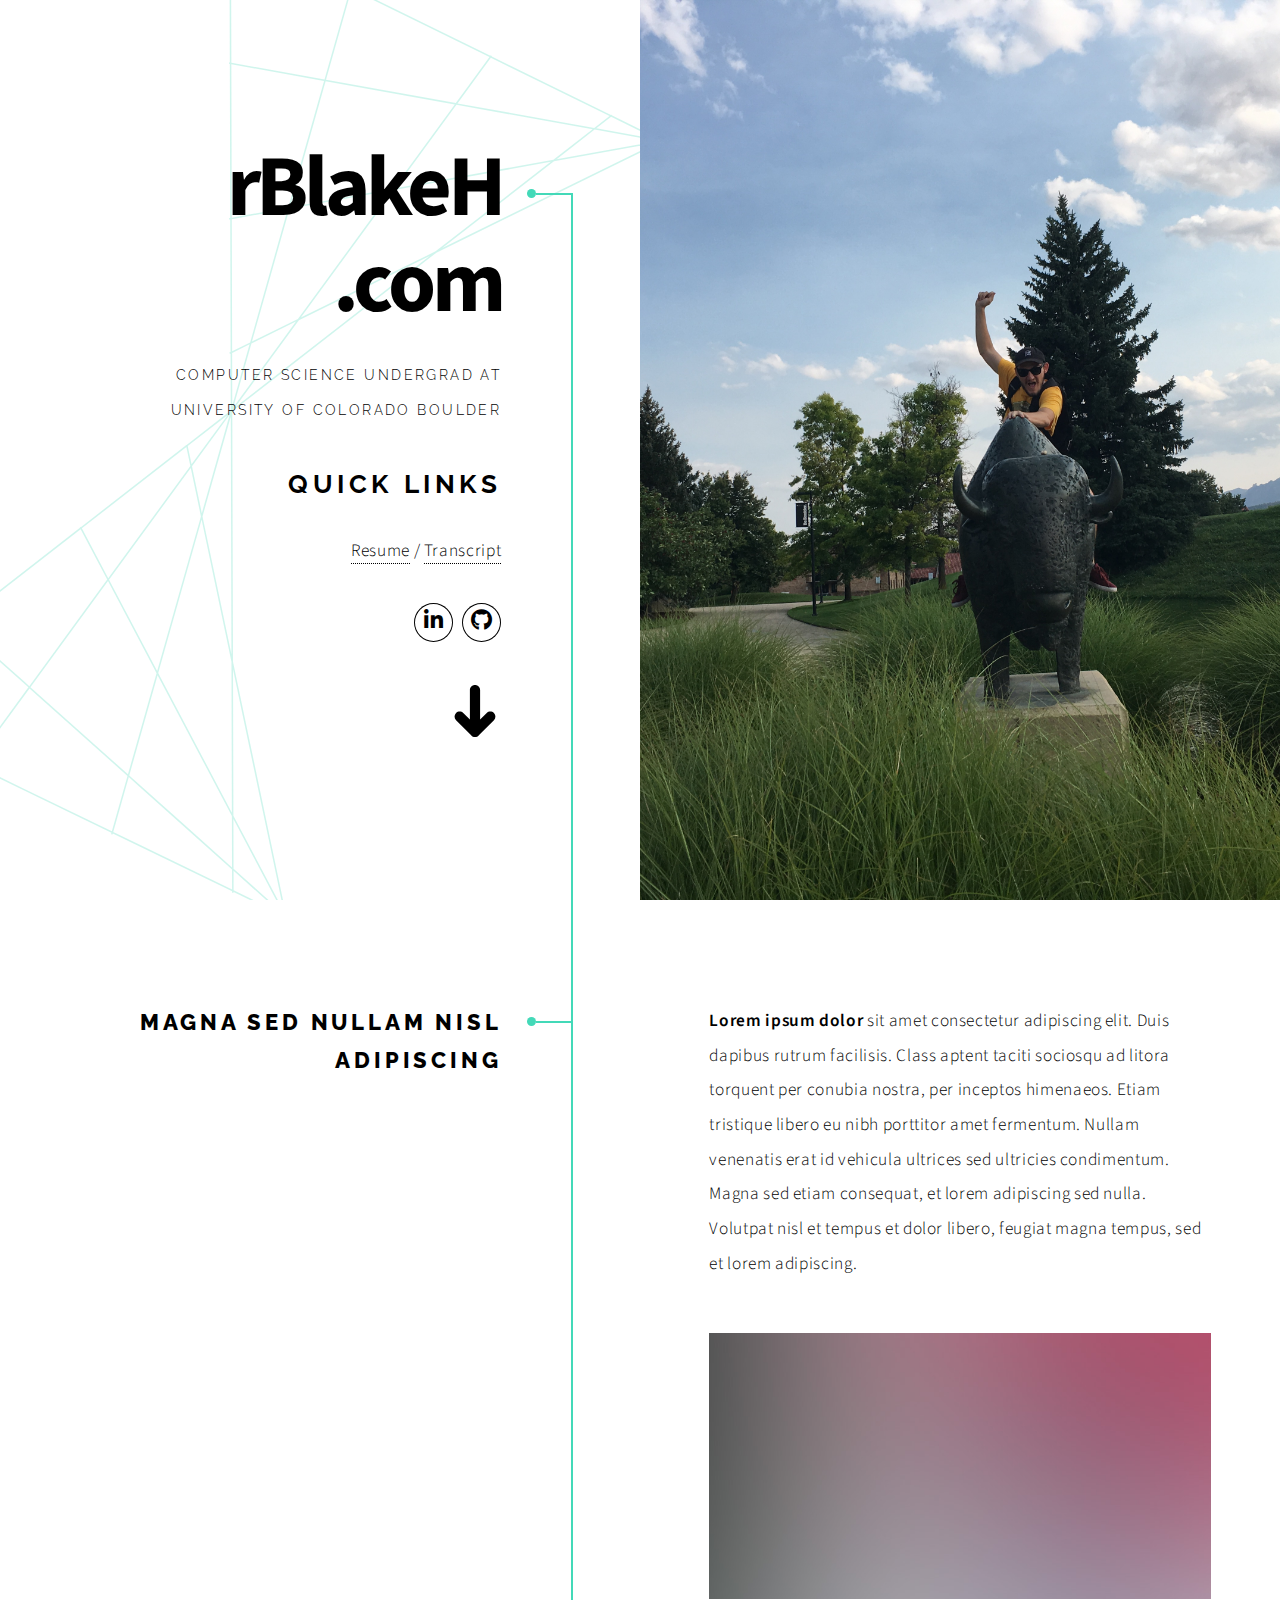
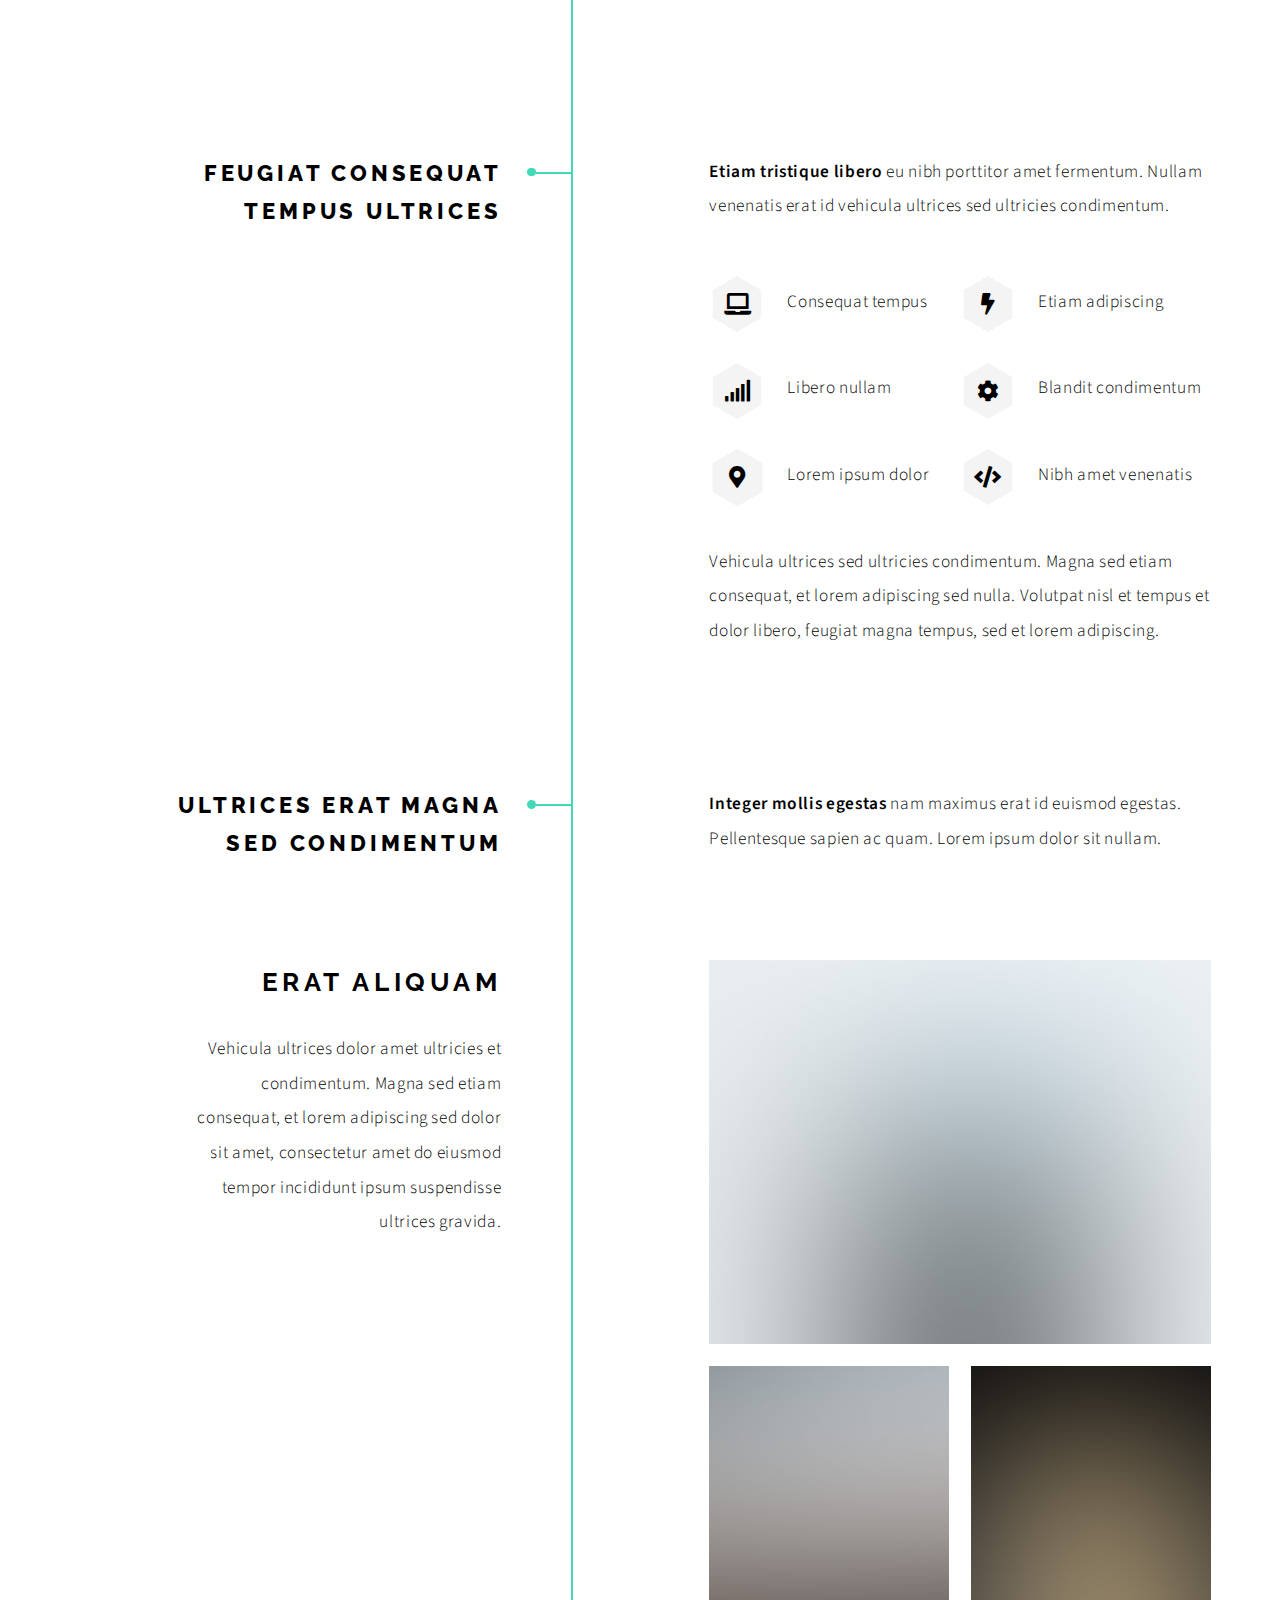
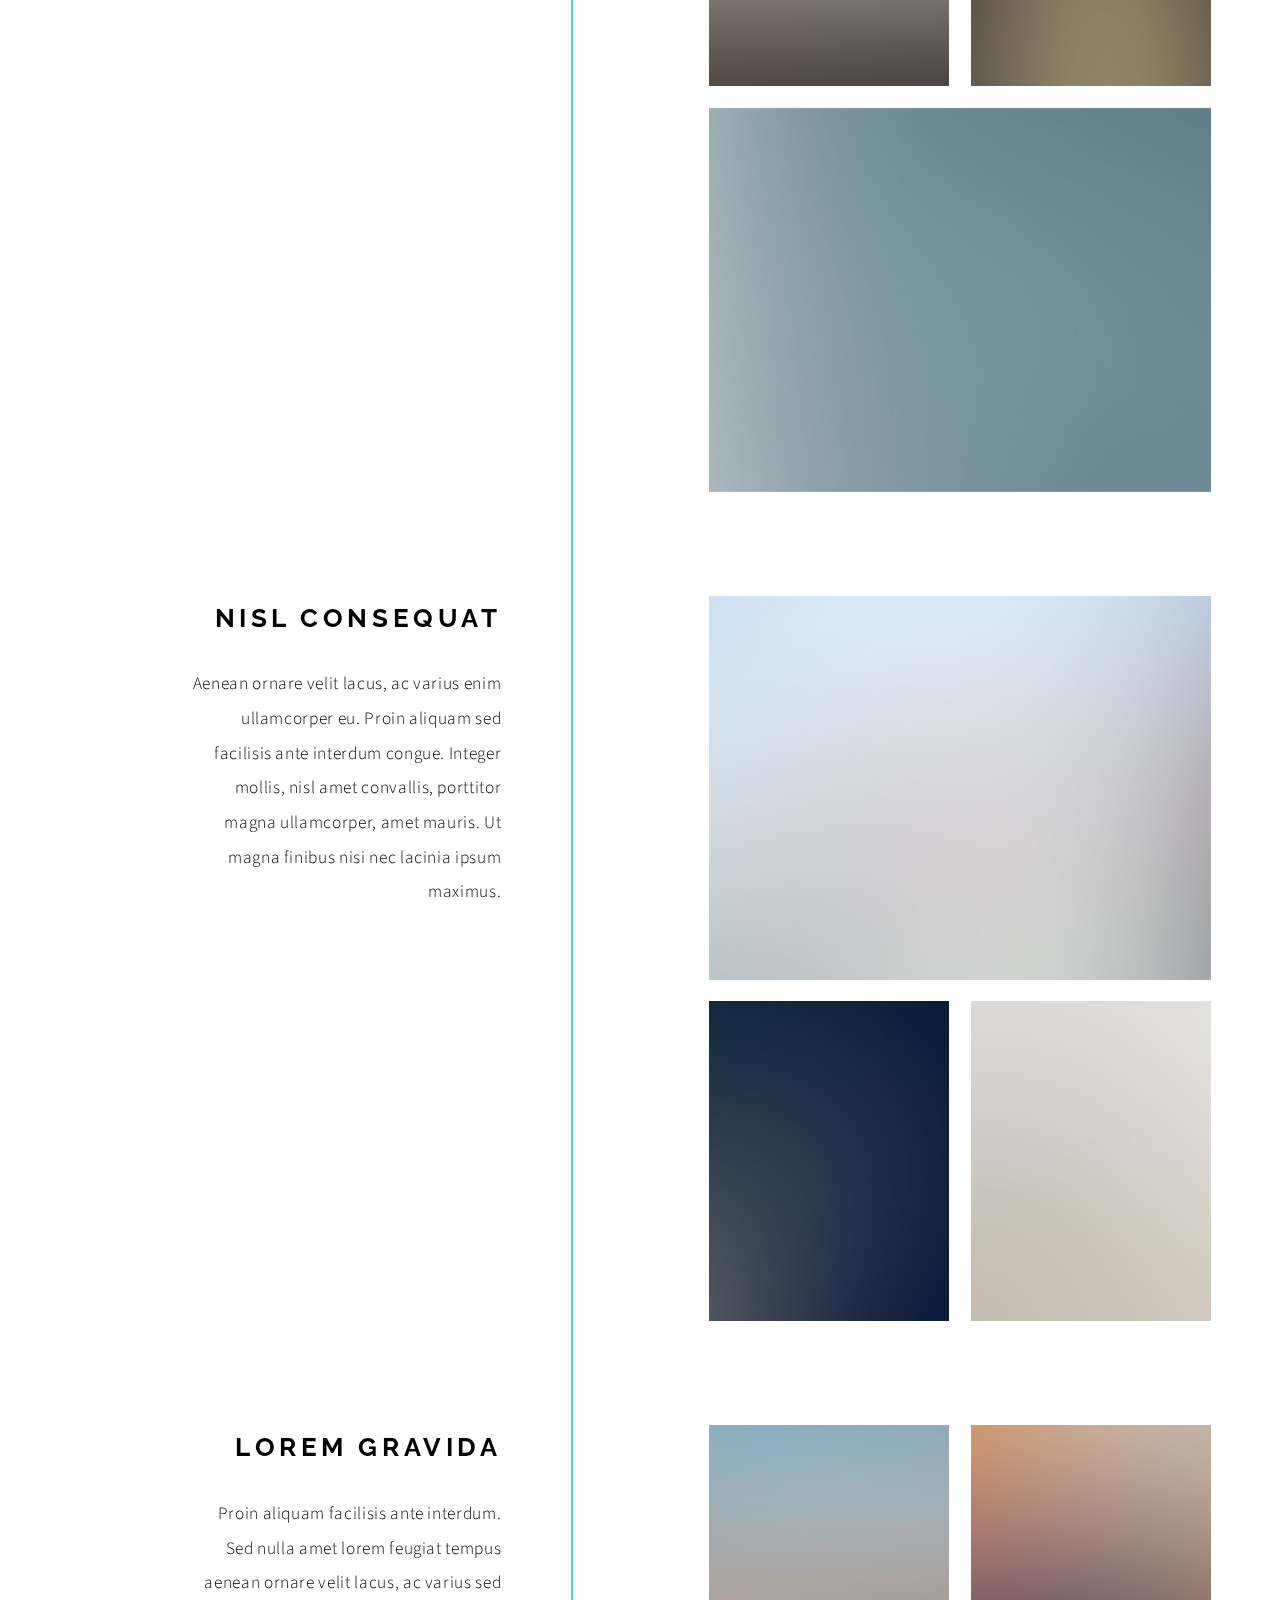
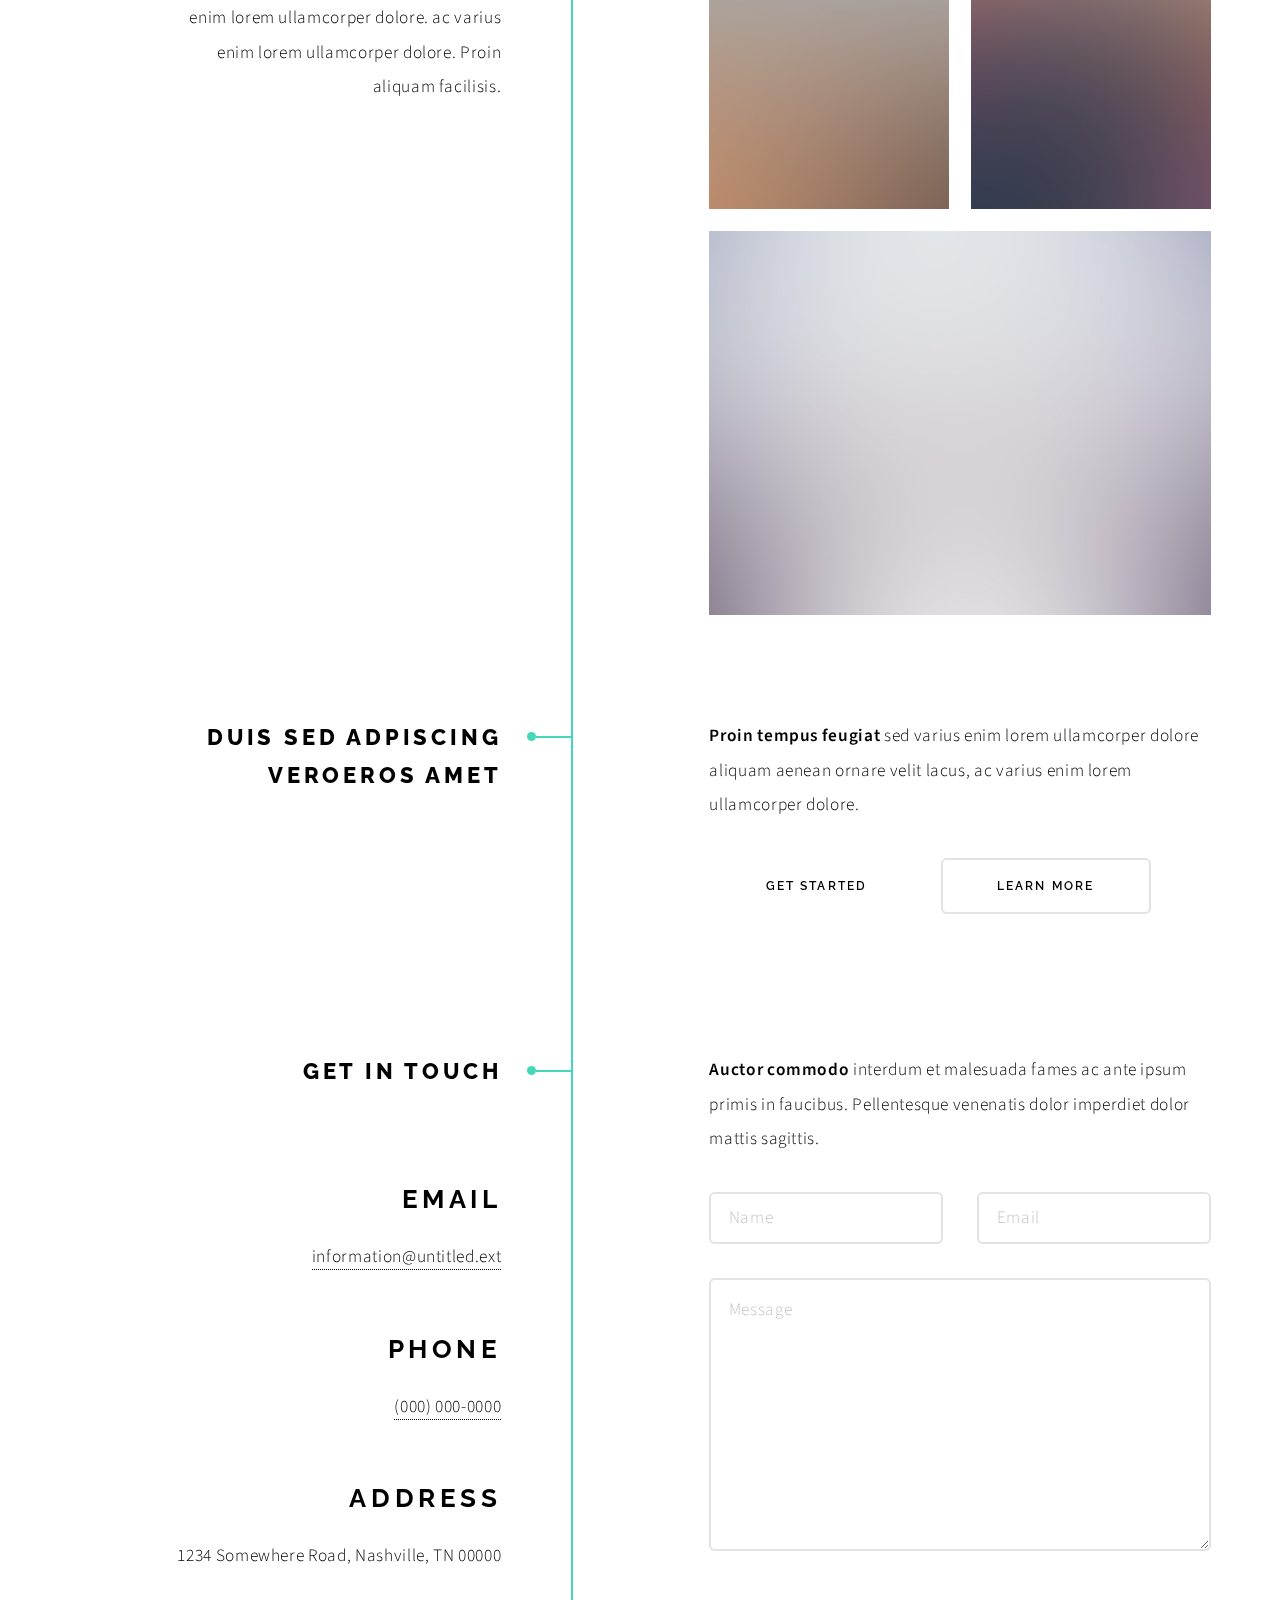
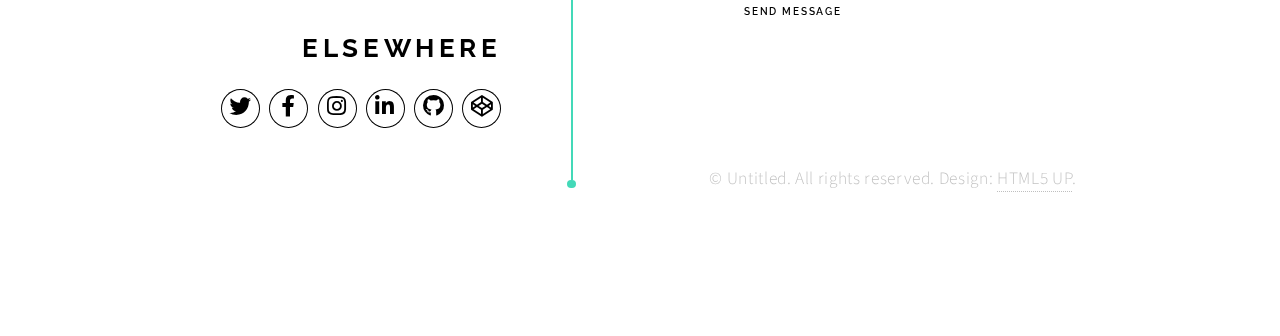
==== index.html @ 273418a0 "Add files via upload" ====
<!DOCTYPE HTML>
<!--
	Paradigm Shift by HTML5 UP
	html5up.net | @ajlkn
	Free for personal and commercial use under the CCA 3.0 license (html5up.net/license)
-->
<html>
	<head>
		<title>rBlakeH.com</title>
		<meta charset="utf-8" />
		<meta name="viewport" content="width=device-width, initial-scale=1, user-scalable=no" />
		<meta name="description" content="" />
		<meta name="keywords" content="" />
		<link rel="stylesheet" href="assets/css/main.css" />
	</head>
	<body class="is-preload">

		<!-- Wrapper -->
		<!-- <a href="https://twitter.com/ajlkn">@ajlkn</a> / <a href="https://html5up.net">HTML5 UP</a> -->
			<div id="wrapper">

				<!-- Intro -->
					<section class="intro">
						<header>
							<h1>rBlakeH
								.com</h1>
							<p>Computer Science undergrad at University of Colorado Boulder</p>

							<h3>Quick Links</h3>
							<a href="Rezz.pdf">Resume</a> / <a href="Rezz.pdf\">Transcript</a>
							<p> </p>
								<ul class="icons">
									<li><a href="https://www.linkedin.com/" target="_blank" class="icon brands fa-linkedin-in"><span class="label">LinkedIn</span></a></li>
									<li><a href="https://github.com/rBlakeH" target="_blank" class="icon brands fa-github"><span class="label">GitHub</span></a></li>
								</ul>


							<ul class="actions">
								<li><a href="#first" class="arrow scrolly"><span class="label">Next</span></a></li>
							</ul>
						</header>
						<div class="content">
							<span class="image fill" data-position="center"><img src="images/buff.JPG" alt="" /></span>
						</div>
					</section>

				<!-- Section -->
					<section id="first">
						<header>
							<h2>Magna sed nullam nisl adipiscing</h2>
						</header>
						<div class="content">
							<p><strong>Lorem ipsum dolor</strong> sit amet consectetur adipiscing elit. Duis dapibus rutrum facilisis. Class aptent taciti sociosqu ad litora torquent per conubia nostra, per inceptos himenaeos. Etiam tristique libero eu nibh porttitor amet fermentum. Nullam venenatis erat id vehicula ultrices sed ultricies condimentum. Magna sed etiam consequat, et lorem adipiscing sed nulla. Volutpat nisl et tempus et dolor libero, feugiat magna tempus, sed et lorem adipiscing.</p>
							<span class="image main"><img src="images/pic02.jpg" alt="" /></span>
						</div>
					</section>

				<!-- Section -->
					<section>
						<header>
							<h2>Feugiat consequat tempus ultrices</h2>
						</header>
						<div class="content">
							<p><strong>Etiam tristique libero</strong> eu nibh porttitor amet fermentum. Nullam venenatis erat id vehicula ultrices sed ultricies condimentum.</p>
							<ul class="feature-icons">
								<li class="icon solid fa-laptop">Consequat tempus</li>
								<li class="icon solid fa-bolt">Etiam adipiscing</li>
								<li class="icon solid fa-signal">Libero nullam</li>
								<li class="icon solid fa-cog">Blandit condimentum</li>
								<li class="icon solid fa-map-marker-alt">Lorem ipsum dolor</li>
								<li class="icon solid fa-code">Nibh amet venenatis</li>
							</ul>
							<p>Vehicula ultrices sed ultricies condimentum. Magna sed etiam consequat, et lorem adipiscing sed nulla. Volutpat nisl et tempus et dolor libero, feugiat magna tempus, sed et lorem adipiscing.</p>
						</div>
					</section>

				<!-- Section -->
					<section>
						<header>
							<h2>Ultrices erat magna sed condimentum</h2>
						</header>
						<div class="content">
							<p><strong>Integer mollis egestas</strong> nam maximus erat id euismod egestas. Pellentesque sapien ac quam. Lorem ipsum dolor sit nullam.</p>

							<!-- Section -->
								<section>
									<header>
										<h3>Erat aliquam</h3>
										<p>Vehicula ultrices dolor amet ultricies et condimentum. Magna sed etiam consequat, et lorem adipiscing sed dolor sit amet, consectetur amet do eiusmod tempor incididunt  ipsum suspendisse ultrices gravida.</p>
									</header>
									<div class="content">
										<div class="gallery">
											<a href="images/gallery/fulls/01.jpg" class="landscape"><img src="images/gallery/thumbs/01.jpg" alt="" /></a>
											<a href="images/gallery/fulls/02.jpg"><img src="images/gallery/thumbs/02.jpg" alt="" /></a>
											<a href="images/gallery/fulls/03.jpg"><img src="images/gallery/thumbs/03.jpg" alt="" /></a>
											<a href="images/gallery/fulls/04.jpg" class="landscape"><img src="images/gallery/thumbs/04.jpg" alt="" /></a>
										</div>
									</div>
								</section>

							<!-- Section -->
								<section>
									<header>
										<h3>Nisl consequat</h3>
										<p>Aenean ornare velit lacus, ac varius enim ullamcorper eu. Proin aliquam sed facilisis ante interdum congue. Integer mollis, nisl amet convallis, porttitor magna ullamcorper, amet mauris. Ut magna finibus nisi nec lacinia ipsum maximus.</p>
									</header>
									<div class="content">
										<div class="gallery">
											<a href="images/gallery/fulls/05.jpg" class="landscape"><img src="images/gallery/thumbs/05.jpg" alt="" /></a>
											<a href="images/gallery/fulls/06.jpg"><img src="images/gallery/thumbs/06.jpg" alt="" /></a>
											<a href="images/gallery/fulls/07.jpg"><img src="images/gallery/thumbs/07.jpg" alt="" /></a>
										</div>
									</div>
								</section>

							<!-- Section -->
								<section>
									<header>
										<h3>Lorem gravida</h3>
										<p>Proin aliquam facilisis ante interdum. Sed nulla amet lorem feugiat tempus aenean ornare velit lacus, ac varius sed enim lorem ullamcorper dolore.  ac varius enim lorem ullamcorper dolore. Proin aliquam facilisis.</p>
									</header>
									<div class="content">
										<div class="gallery">
											<a href="images/gallery/fulls/08.jpg" class="portrait"><img src="images/gallery/thumbs/08.jpg" alt="" /></a>
											<a href="images/gallery/fulls/09.jpg" class="portrait"><img src="images/gallery/thumbs/09.jpg" alt="" /></a>
											<a href="images/gallery/fulls/10.jpg" class="landscape"><img src="images/gallery/thumbs/10.jpg" alt="" /></a>
										</div>
									</div>
								</section>

						</div>
					</section>

				<!-- Section -->
					<section>
						<header>
							<h2>Duis sed adpiscing veroeros amet</h2>
						</header>
						<div class="content">
							<p><strong>Proin tempus feugiat</strong> sed varius enim lorem ullamcorper dolore aliquam aenean ornare velit lacus, ac varius enim lorem ullamcorper dolore.</p>
							<ul class="actions">
								<li><a href="#" class="button primary large">Get Started</a></li>
								<li><a href="#" class="button large">Learn More</a></li>
							</ul>
						</div>
					</section>

				<!-- Elements -->
				<!--
					<section>
						<header>
							<h2>Elements</h2>
						</header>
						<div class="content">

							<section>
								<header>
									<h3>Text</h3>
								</header>
								<div class="content">
									<p>This is <b>bold</b> and this is <strong>strong</strong>. This is <i>italic</i> and this is <em>emphasized</em>.
									This is <sup>superscript</sup> text and this is <sub>subscript</sub> text.
									This is <u>underlined</u> and this is code: <code>for (;;) { ... }</code>. Finally, <a href="#">this is a link</a>.</p>
									<hr />
									<h2>Heading Level 2</h2>
									<h3>Heading Level 3</h3>
									<h4>Heading Level 4</h4>
									<h5>Heading Level 5</h5>
									<hr />
									<h5>Blockquote</h5>
									<blockquote>Fringilla nisl. Donec accumsan interdum nisi, quis tincidunt felis sagittis eget tempus euismod. Vestibulum ante ipsum primis in faucibus vestibulum. Blandit adipiscing eu felis iaculis volutpat ac adipiscing accumsan faucibus. Vestibulum ante ipsum primis in faucibus lorem ipsum dolor sit amet nullam adipiscing eu felis.</blockquote>
									<h5>Preformatted</h5>
									<pre><code>i = 0;

while (!deck.isInOrder()) {
  print 'Iteration ' + i;
  deck.shuffle();
  i++;
}

print 'Sorted in ' + i + ' iterations.';</code></pre>
								</div>
							</section>

							<section>
								<header>
									<h3>Lists</h3>
								</header>
								<div class="content">

									<h4>Unordered</h4>
									<ul>
										<li>Dolor pulvinar etiam.</li>
										<li>Sagittis adipiscing.</li>
										<li>Felis enim feugiat.</li>
									</ul>

									<h4>Alternate</h4>
									<ul class="alt">
										<li>Dolor pulvinar etiam.</li>
										<li>Sagittis adipiscing.</li>
										<li>Felis enim feugiat.</li>
									</ul>

									<h4>Ordered</h4>
									<ol>
										<li>Dolor pulvinar etiam.</li>
										<li>Etiam vel felis viverra.</li>
										<li>Felis enim feugiat.</li>
										<li>Dolor pulvinar etiam.</li>
										<li>Etiam vel felis lorem.</li>
										<li>Felis enim et feugiat.</li>
									</ol>
									<h4>Icons</h4>
									<ul class="icons">
										<li><a href="#" class="icon brands fa-twitter"><span class="label">Twitter</span></a></li>
										<li><a href="#" class="icon brands fa-facebook-f"><span class="label">Facebook</span></a></li>
										<li><a href="#" class="icon brands fa-instagram"><span class="label">Instagram</span></a></li>
										<li><a href="#" class="icon brands fa-github"><span class="label">Github</span></a></li>
									</ul>

									<h4>Actions</h4>
									<ul class="actions">
										<li><a href="#" class="button primary">Default</a></li>
										<li><a href="#" class="button">Default</a></li>
									</ul>
									<ul class="actions stacked">
										<li><a href="#" class="button primary">Default</a></li>
										<li><a href="#" class="button">Default</a></li>
									</ul>
								</div>
							</section>

							<section>
								<header>
									<h3>Table</h3>
								</header>
								<div class="content">
									<h4>Default</h4>
									<div class="table-wrapper">
										<table>
											<thead>
												<tr>
													<th>Name</th>
													<th>Description</th>
													<th>Price</th>
												</tr>
											</thead>
											<tbody>
												<tr>
													<td>Item One</td>
													<td>Ante turpis integer aliquet porttitor.</td>
													<td>29.99</td>
												</tr>
												<tr>
													<td>Item Two</td>
													<td>Vis ac commodo adipiscing arcu aliquet.</td>
													<td>19.99</td>
												</tr>
												<tr>
													<td>Item Three</td>
													<td> Morbi faucibus arcu accumsan lorem.</td>
													<td>29.99</td>
												</tr>
												<tr>
													<td>Item Four</td>
													<td>Vitae integer tempus condimentum.</td>
													<td>19.99</td>
												</tr>
												<tr>
													<td>Item Five</td>
													<td>Ante turpis integer aliquet porttitor.</td>
													<td>29.99</td>
												</tr>
											</tbody>
											<tfoot>
												<tr>
													<td colspan="2"></td>
													<td>100.00</td>
												</tr>
											</tfoot>
										</table>
									</div>

									<h4>Alternate</h4>
									<div class="table-wrapper">
										<table class="alt">
											<thead>
												<tr>
													<th>Name</th>
													<th>Description</th>
													<th>Price</th>
												</tr>
											</thead>
											<tbody>
												<tr>
													<td>Item One</td>
													<td>Ante turpis integer aliquet porttitor.</td>
													<td>29.99</td>
												</tr>
												<tr>
													<td>Item Two</td>
													<td>Vis ac commodo adipiscing arcu aliquet.</td>
													<td>19.99</td>
												</tr>
												<tr>
													<td>Item Three</td>
													<td> Morbi faucibus arcu accumsan lorem.</td>
													<td>29.99</td>
												</tr>
												<tr>
													<td>Item Four</td>
													<td>Vitae integer tempus condimentum.</td>
													<td>19.99</td>
												</tr>
												<tr>
													<td>Item Five</td>
													<td>Ante turpis integer aliquet porttitor.</td>
													<td>29.99</td>
												</tr>
											</tbody>
											<tfoot>
												<tr>
													<td colspan="2"></td>
													<td>100.00</td>
												</tr>
											</tfoot>
										</table>
									</div>
								</div>
							</section>

							<section>
								<header>
									<h3>Buttons</h3>
								</header>
								<div class="content">
									<ul class="actions">
										<li><a href="#" class="button primary">Primary</a></li>
										<li><a href="#" class="button">Default</a></li>
									</ul>
									<ul class="actions">
										<li><a href="#" class="button large">Large</a></li>
										<li><a href="#" class="button">Default</a></li>
										<li><a href="#" class="button small">Small</a></li>
									</ul>
									<ul class="actions">
										<li><a href="#" class="button primary icon solid fa-download">Icon</a></li>
										<li><a href="#" class="button icon solid fa-download">Icon</a></li>
									</ul>
									<ul class="actions">
										<li><span class="button primary disabled">Disabled</span></li>
										<li><span class="button disabled">Disabled</span></li>
									</ul>
								</div>
							</section>

							<section>
								<header>
									<h3>Form</h3>
								</header>
								<div class="content">
									<form method="post" action="#">
										<div class="fields">
											<div class="field half">
												<label for="demo-name">Name</label>
												<input type="text" name="demo-name" id="demo-name" value="" placeholder="Jane Doe" />
											</div>
											<div class="field half">
												<label for="demo-email">Email</label>
												<input type="email" name="demo-email" id="demo-email" value="" placeholder="jane@untitled.tld" />
											</div>
											<div class="field">
												<label for="demo-category">Category</label>
												<select name="demo-category" id="demo-category">
													<option value="">-</option>
													<option value="1">Manufacturing</option>
													<option value="1">Shipping</option>
													<option value="1">Administration</option>
													<option value="1">Human Resources</option>
												</select>
											</div>
											<div class="field half">
												<input type="radio" id="demo-priority-low" name="demo-priority" checked>
												<label for="demo-priority-low">Low</label>
											</div>
											<div class="field half">
												<input type="radio" id="demo-priority-high" name="demo-priority">
												<label for="demo-priority-high">High</label>
											</div>
											<div class="field half">
												<input type="checkbox" id="demo-copy" name="demo-copy">
												<label for="demo-copy">Email me a copy</label>
											</div>
											<div class="field half">
												<input type="checkbox" id="demo-human" name="demo-human" checked>
												<label for="demo-human">Not a robot</label>
											</div>
											<div class="field">
												<label for="demo-message">Message</label>
												<textarea name="demo-message" id="demo-message" placeholder="Enter your message" rows="6"></textarea>
											</div>
										</div>
										<ul class="actions">
											<li><input type="submit" value="Send Message" class="primary" /></li>
											<li><input type="reset" value="Reset" /></li>
										</ul>
									</form>
								</div>
							</section>

						</div>
					</section>
				-->

				<!-- Section -->
					<section>
						<header>
							<h2>Get in touch</h2>
						</header>
						<div class="content">
							<p><strong>Auctor commodo</strong> interdum et malesuada fames ac ante ipsum primis in faucibus. Pellentesque venenatis dolor imperdiet dolor mattis sagittis.</p>
							<form>
								<div class="fields">
									<div class="field half">
										<input type="text" name="name" id="name" placeholder="Name" />
									</div>
									<div class="field half">
										<input type="email" name="email" id="email" placeholder="Email" />
									</div>
									<div class="field">
										<textarea name="message" id="message" placeholder="Message" rows="7"></textarea>
									</div>
								</div>
								<ul class="actions">
									<li><input type="submit" value="Send Message" class="button primary" /></li>
								</ul>
							</form>
						</div>
						<footer>
							<ul class="items">
								<li>
									<h3>Email</h3>
									<a href="#">information@untitled.ext</a>
								</li>
								<li>
									<h3>Phone</h3>
									<a href="#">(000) 000-0000</a>
								</li>
								<li>
									<h3>Address</h3>
									<span>1234 Somewhere Road, Nashville, TN 00000</span>
								</li>
								<li>
									<h3>Elsewhere</h3>
									<ul class="icons">
										<li><a href="#" class="icon brands fa-twitter"><span class="label">Twitter</span></a></li>
										<li><a href="#" class="icon brands fa-facebook-f"><span class="label">Facebook</span></a></li>
										<li><a href="#" class="icon brands fa-instagram"><span class="label">Instagram</span></a></li>
										<li><a href="#" class="icon brands fa-linkedin-in"><span class="label">LinkedIn</span></a></li>
										<li><a href="#" class="icon brands fa-github"><span class="label">GitHub</span></a></li>
										<li><a href="#" class="icon brands fa-codepen"><span class="label">Codepen</span></a></li>
									</ul>
								</li>
							</ul>
						</footer>
					</section>

				<!-- Copyright -->
					<div class="copyright">&copy; Untitled. All rights reserved. Design: <a href="https://html5up.net">HTML5 UP</a>.</div>

			</div>

		<!-- Scripts -->
			<script src="assets/js/jquery.min.js"></script>
			<script src="assets/js/jquery.scrolly.min.js"></script>
			<script src="assets/js/browser.min.js"></script>
			<script src="assets/js/breakpoints.min.js"></script>
			<script src="assets/js/util.js"></script>
			<script src="assets/js/main.js"></script>

	</body>
</html>
---- assets/css/main.css ----
@import url(fontawesome-all.min.css);
@import url("https://fonts.googleapis.com/css?family=Source+Sans+Pro:300,600,700,300i,600i,700i|Raleway:600,800");

/*
	Paradigm Shift by HTML5 UP
	html5up.net | @ajlkn
	Free for personal and commercial use under the CCA 3.0 license (html5up.net/license)
*/

ul.icons li a {
    border-radius: 100%;
    box-shadow: inset 0 0 0 1px #000000;
    display: inline-block;
    height: 2.25rem;
    line-height: 2.25rem;
    text-align: center;
    width: 2.25rem;
}

html, body, div, span, applet, object,
iframe, h1, h2, h3, h4, h5, h6, p, blockquote,
pre, a, abbr, acronym, address, big, cite,
code, del, dfn, em, img, ins, kbd, q, s, samp,
small, strike, strong, sub, sup, tt, var, b,
u, i, center, dl, dt, dd, ol, ul, li, fieldset,
form, label, legend, table, caption, tbody,
tfoot, thead, tr, th, td, article, aside,
canvas, details, embed, figure, figcaption,
footer, header, hgroup, menu, nav, output, ruby,
section, summary, time, mark, audio, video {
	margin: 0;
	padding: 0;
	border: 0;
	font-size: 100%;
	font: inherit;
	vertical-align: baseline;}

article, aside, details, figcaption, figure,
footer, header, hgroup, menu, nav, section {
	display: block;}

body {
	line-height: 1;
}

ol, ul {
	list-style: none;
}

blockquote, q {
	quotes: none;
}

	blockquote:before, blockquote:after, q:before, q:after {
		content: '';
		content: none;
	}

table {
	border-collapse: collapse;
	border-spacing: 0;
}

body {
	-webkit-text-size-adjust: none;
}

mark {
	background-color: transparent;
	color: inherit;
}

input::-moz-focus-inner {
	border: 0;
	padding: 0;
}

input, select, textarea {
	-moz-appearance: none;
	-webkit-appearance: none;
	-ms-appearance: none;
	appearance: none;
}

/* Basic */

	@-ms-viewport {
		width: device-width;
	}

	body {
		-ms-overflow-style: scrollbar;
	}

	@media screen and (max-width: 480px) {

		html, body {
			min-width: 320px;
		}

	}

	html {
		box-sizing: border-box;
	}

	*, *:before, *:after {
		box-sizing: inherit;
	}

	html {
		overflow-x: hidden;
	}

	body {
		background: #ffffff;
		overflow-x: hidden;
	}

		body.is-preload *, body.is-preload *:before, body.is-preload *:after {
			-moz-animation: none !important;
			-webkit-animation: none !important;
			-ms-animation: none !important;
			animation: none !important;
			-moz-transition: none !important;
			-webkit-transition: none !important;
			-ms-transition: none !important;
			transition: none !important;
		}

/* Typography */

	html {
		font-size: 18pt;
	}

		@media screen and (max-width: 1920px) {

			html {
				font-size: 13pt;
			}

		}

		@media screen and (max-width: 1152px) {

			html {
				font-size: 14pt;
			}

		}

		@media screen and (max-width: 736px) {

			html {
				font-size: 12pt;
			}

		}

		@media screen and (max-width: 480px) {

			html {
				font-size: 11pt;
			}

		}

	body {
		background-color: #ffffff;
		color: #000000;
	}

	body, input, select, textarea {
		color: #000000;
		font-family: "Source Sans Pro", Helvetica, sans-serif;
		font-size: 1rem;
		font-weight: 300;
		letter-spacing: 0.0375em;
		line-height: 2;
	}

	a {
		-moz-transition: border-bottom-color 0.25s ease-in-out;
		-webkit-transition: border-bottom-color 0.25s ease-in-out;
		-ms-transition: border-bottom-color 0.25s ease-in-out;
		transition: border-bottom-color 0.25s ease-in-out;
		text-decoration: none;
		color: #000000;
		border-bottom: dotted 1px;
	}

		a:hover {
			text-decoration: none;
			border-bottom-color: transparent;
		}

	strong, b {
		font-weight: 600;
		color: #000000;
	}

	em, i {
		font-style: italic;
	}

	p {
		margin: 0 0 2rem 0;
	}

	h1, h2, h3, h4, h5, h6 {
		color: #000000;
		font-family: "Raleway", Helvetica, sans-serif;
		font-weight: 700;
		letter-spacing: 0.175em;
		line-height: 1.75;
		margin: 0 0 1.5rem 0;
		text-transform: uppercase;
	}

		h1 a, h2 a, h3 a, h4 a, h5 a, h6 a {
			color: inherit;
			text-decoration: none;
		}

	h1 {
		font-family: "Source Sans Pro", Helvetica, sans-serif;
		font-size: 5rem;
		font-weight: 700;
		letter-spacing: -0.05em;
		line-height: 1.1;
		margin: 0 0 1.5rem 0;
		text-transform: none;
	}

	h2 {
		font-size: 1.25rem;
		font-weight: 800;
		margin: 0 0 2rem 0;
	}

	h3 {
		font-size: 1.5rem;
	}

	h4 {
		font-size: 0.875rem;
	}

	h5 {
		font-size: 0.75rem;
	}

	h6 {
		font-size: 0.625rem;
	}

	@media screen and (max-width: 736px) {

		h1 {
			font-size: 4.5rem;
			line-height: 1.1;
		}

		h2 {
			font-size: 1.25rem;
			line-height: 1.7;
		}

		h3 {
			font-size: 0.9rem;
		}

		h4 {
			font-size: 0.75rem;
		}

		h5 {
			font-size: 0.675rem;
		}

	}

	@media screen and (max-width: 360px) {

		h1 {
			font-size: 3.75rem;
		}

		h2 {
			font-size: 1.125rem;
		}

		h3 {
			font-size: 0.8rem;
		}

		h4 {
			font-size: 0.675rem;
		}

		h5 {
			font-size: 0.675rem;
		}

	}

	sub {
		font-size: 0.8rem;
		position: relative;
		top: 0.5rem;
	}

	sup {
		font-size: 0.8rem;
		position: relative;
		top: -0.5rem;
	}

	blockquote {
		border-left: solid 0.5rem rgba(144, 144, 144, 0.25);
		font-style: italic;
		margin: 0 0 2rem 0;
		padding: 1rem 0 1rem 2rem;
	}

	code {
		background: rgba(144, 144, 144, 0.1);
		border-radius: 0.325rem;
		font-family: "Courier New", monospace;
		font-size: 0.9rem;
		margin: 0 0.25rem;
		padding: 0.25rem 0.65rem;
	}

	pre {
		-webkit-overflow-scrolling: touch;
		font-family: "Courier New", monospace;
		font-size: 0.9rem;
		margin: 0 0 2rem 0;
		width: 100%;
	}

		pre code {
			display: block;
			line-height: 1.75;
			padding: 1rem 1.5rem;
			overflow-x: auto;
		}

	hr {
		border: 0;
		border-bottom: solid 2px rgba(144, 144, 144, 0.25);
		margin: 3rem 0;
	}

		hr.major {
			margin: 5rem 0;
		}

		@media screen and (max-width: 736px) {

			hr.major {
				margin: 3rem 0;
			}

		}

/* Row */

	.row {
		display: flex;
		flex-wrap: wrap;
		box-sizing: border-box;
		align-items: stretch;
	}

		.row > * {
			box-sizing: border-box;
		}

		.row.gtr-uniform > * > :last-child {
			margin-bottom: 0;
		}

		.row.aln-left {
			justify-content: flex-start;
		}

		.row.aln-center {
			justify-content: center;
		}

		.row.aln-right {
			justify-content: flex-end;
		}

		.row.aln-top {
			align-items: flex-start;
		}

		.row.aln-middle {
			align-items: center;
		}

		.row.aln-bottom {
			align-items: flex-end;
		}

		.row > .imp {
			order: -1;
		}

		.row > .col-1 {
			width: 8.33333%;
		}

		.row > .off-1 {
			margin-left: 8.33333%;
		}

		.row > .col-2 {
			width: 16.66667%;
		}

		.row > .off-2 {
			margin-left: 16.66667%;
		}

		.row > .col-3 {
			width: 25%;
		}

		.row > .off-3 {
			margin-left: 25%;
		}

		.row > .col-4 {
			width: 33.33333%;
		}

		.row > .off-4 {
			margin-left: 33.33333%;
		}

		.row > .col-5 {
			width: 41.66667%;
		}

		.row > .off-5 {
			margin-left: 41.66667%;
		}

		.row > .col-6 {
			width: 50%;
		}

		.row > .off-6 {
			margin-left: 50%;
		}

		.row > .col-7 {
			width: 58.33333%;
		}

		.row > .off-7 {
			margin-left: 58.33333%;
		}

		.row > .col-8 {
			width: 66.66667%;
		}

		.row > .off-8 {
			margin-left: 66.66667%;
		}

		.row > .col-9 {
			width: 75%;
		}

		.row > .off-9 {
			margin-left: 75%;
		}

		.row > .col-10 {
			width: 83.33333%;
		}

		.row > .off-10 {
			margin-left: 83.33333%;
		}

		.row > .col-11 {
			width: 91.66667%;
		}

		.row > .off-11 {
			margin-left: 91.66667%;
		}

		.row > .col-12 {
			width: 100%;
		}

		.row > .off-12 {
			margin-left: 100%;
		}

		.row.gtr-0 {
			margin-top: 0;
			margin-left: 0rem;
		}

			.row.gtr-0 > * {
				padding: 0 0 0 0rem;
			}

			.row.gtr-0.gtr-uniform {
				margin-top: 0rem;
			}

				.row.gtr-0.gtr-uniform > * {
					padding-top: 0rem;
				}

		.row.gtr-25 {
			margin-top: 0;
			margin-left: -0.5rem;
		}

			.row.gtr-25 > * {
				padding: 0 0 0 0.5rem;
			}

			.row.gtr-25.gtr-uniform {
				margin-top: -0.5rem;
			}

				.row.gtr-25.gtr-uniform > * {
					padding-top: 0.5rem;
				}

		.row.gtr-50 {
			margin-top: 0;
			margin-left: -1rem;
		}

			.row.gtr-50 > * {
				padding: 0 0 0 1rem;
			}

			.row.gtr-50.gtr-uniform {
				margin-top: -1rem;
			}

				.row.gtr-50.gtr-uniform > * {
					padding-top: 1rem;
				}

		.row {
			margin-top: 0;
			margin-left: -2rem;
		}

			.row > * {
				padding: 0 0 0 2rem;
			}

			.row.gtr-uniform {
				margin-top: -2rem;
			}

				.row.gtr-uniform > * {
					padding-top: 2rem;
				}

		.row.gtr-150 {
			margin-top: 0;
			margin-left: -3rem;
		}

			.row.gtr-150 > * {
				padding: 0 0 0 3rem;
			}

			.row.gtr-150.gtr-uniform {
				margin-top: -3rem;
			}

				.row.gtr-150.gtr-uniform > * {
					padding-top: 3rem;
				}

		.row.gtr-200 {
			margin-top: 0;
			margin-left: -4rem;
		}

			.row.gtr-200 > * {
				padding: 0 0 0 4rem;
			}

			.row.gtr-200.gtr-uniform {
				margin-top: -4rem;
			}

				.row.gtr-200.gtr-uniform > * {
					padding-top: 4rem;
				}

		@media screen and (max-width: 1920px) {

			.row {
				display: flex;
				flex-wrap: wrap;
				box-sizing: border-box;
				align-items: stretch;
			}

				.row > * {
					box-sizing: border-box;
				}

				.row.gtr-uniform > * > :last-child {
					margin-bottom: 0;
				}

				.row.aln-left {
					justify-content: flex-start;
				}

				.row.aln-center {
					justify-content: center;
				}

				.row.aln-right {
					justify-content: flex-end;
				}

				.row.aln-top {
					align-items: flex-start;
				}

				.row.aln-middle {
					align-items: center;
				}

				.row.aln-bottom {
					align-items: flex-end;
				}

				.row > .imp-xlarge {
					order: -1;
				}

				.row > .col-1-xlarge {
					width: 8.33333%;
				}

				.row > .off-1-xlarge {
					margin-left: 8.33333%;
				}

				.row > .col-2-xlarge {
					width: 16.66667%;
				}

				.row > .off-2-xlarge {
					margin-left: 16.66667%;
				}

				.row > .col-3-xlarge {
					width: 25%;
				}

				.row > .off-3-xlarge {
					margin-left: 25%;
				}

				.row > .col-4-xlarge {
					width: 33.33333%;
				}

				.row > .off-4-xlarge {
					margin-left: 33.33333%;
				}

				.row > .col-5-xlarge {
					width: 41.66667%;
				}

				.row > .off-5-xlarge {
					margin-left: 41.66667%;
				}

				.row > .col-6-xlarge {
					width: 50%;
				}

				.row > .off-6-xlarge {
					margin-left: 50%;
				}

				.row > .col-7-xlarge {
					width: 58.33333%;
				}

				.row > .off-7-xlarge {
					margin-left: 58.33333%;
				}

				.row > .col-8-xlarge {
					width: 66.66667%;
				}

				.row > .off-8-xlarge {
					margin-left: 66.66667%;
				}

				.row > .col-9-xlarge {
					width: 75%;
				}

				.row > .off-9-xlarge {
					margin-left: 75%;
				}

				.row > .col-10-xlarge {
					width: 83.33333%;
				}

				.row > .off-10-xlarge {
					margin-left: 83.33333%;
				}

				.row > .col-11-xlarge {
					width: 91.66667%;
				}

				.row > .off-11-xlarge {
					margin-left: 91.66667%;
				}

				.row > .col-12-xlarge {
					width: 100%;
				}

				.row > .off-12-xlarge {
					margin-left: 100%;
				}

				.row.gtr-0 {
					margin-top: 0;
					margin-left: 0rem;
				}

					.row.gtr-0 > * {
						padding: 0 0 0 0rem;
					}

					.row.gtr-0.gtr-uniform {
						margin-top: 0rem;
					}

						.row.gtr-0.gtr-uniform > * {
							padding-top: 0rem;
						}

				.row.gtr-25 {
					margin-top: 0;
					margin-left: -0.5rem;
				}

					.row.gtr-25 > * {
						padding: 0 0 0 0.5rem;
					}

					.row.gtr-25.gtr-uniform {
						margin-top: -0.5rem;
					}

						.row.gtr-25.gtr-uniform > * {
							padding-top: 0.5rem;
						}

				.row.gtr-50 {
					margin-top: 0;
					margin-left: -1rem;
				}

					.row.gtr-50 > * {
						padding: 0 0 0 1rem;
					}

					.row.gtr-50.gtr-uniform {
						margin-top: -1rem;
					}

						.row.gtr-50.gtr-uniform > * {
							padding-top: 1rem;
						}

				.row {
					margin-top: 0;
					margin-left: -2rem;
				}

					.row > * {
						padding: 0 0 0 2rem;
					}

					.row.gtr-uniform {
						margin-top: -2rem;
					}

						.row.gtr-uniform > * {
							padding-top: 2rem;
						}

				.row.gtr-150 {
					margin-top: 0;
					margin-left: -3rem;
				}

					.row.gtr-150 > * {
						padding: 0 0 0 3rem;
					}

					.row.gtr-150.gtr-uniform {
						margin-top: -3rem;
					}

						.row.gtr-150.gtr-uniform > * {
							padding-top: 3rem;
						}

				.row.gtr-200 {
					margin-top: 0;
					margin-left: -4rem;
				}

					.row.gtr-200 > * {
						padding: 0 0 0 4rem;
					}

					.row.gtr-200.gtr-uniform {
						margin-top: -4rem;
					}

						.row.gtr-200.gtr-uniform > * {
							padding-top: 4rem;
						}

		}

		@media screen and (max-width: 1280px) {

			.row {
				display: flex;
				flex-wrap: wrap;
				box-sizing: border-box;
				align-items: stretch;
			}

				.row > * {
					box-sizing: border-box;
				}

				.row.gtr-uniform > * > :last-child {
					margin-bottom: 0;
				}

				.row.aln-left {
					justify-content: flex-start;
				}

				.row.aln-center {
					justify-content: center;
				}

				.row.aln-right {
					justify-content: flex-end;
				}

				.row.aln-top {
					align-items: flex-start;
				}

				.row.aln-middle {
					align-items: center;
				}

				.row.aln-bottom {
					align-items: flex-end;
				}

				.row > .imp-large {
					order: -1;
				}

				.row > .col-1-large {
					width: 8.33333%;
				}

				.row > .off-1-large {
					margin-left: 8.33333%;
				}

				.row > .col-2-large {
					width: 16.66667%;
				}

				.row > .off-2-large {
					margin-left: 16.66667%;
				}

				.row > .col-3-large {
					width: 25%;
				}

				.row > .off-3-large {
					margin-left: 25%;
				}

				.row > .col-4-large {
					width: 33.33333%;
				}

				.row > .off-4-large {
					margin-left: 33.33333%;
				}

				.row > .col-5-large {
					width: 41.66667%;
				}

				.row > .off-5-large {
					margin-left: 41.66667%;
				}

				.row > .col-6-large {
					width: 50%;
				}

				.row > .off-6-large {
					margin-left: 50%;
				}

				.row > .col-7-large {
					width: 58.33333%;
				}

				.row > .off-7-large {
					margin-left: 58.33333%;
				}

				.row > .col-8-large {
					width: 66.66667%;
				}

				.row > .off-8-large {
					margin-left: 66.66667%;
				}

				.row > .col-9-large {
					width: 75%;
				}

				.row > .off-9-large {
					margin-left: 75%;
				}

				.row > .col-10-large {
					width: 83.33333%;
				}

				.row > .off-10-large {
					margin-left: 83.33333%;
				}

				.row > .col-11-large {
					width: 91.66667%;
				}

				.row > .off-11-large {
					margin-left: 91.66667%;
				}

				.row > .col-12-large {
					width: 100%;
				}

				.row > .off-12-large {
					margin-left: 100%;
				}

				.row.gtr-0 {
					margin-top: 0;
					margin-left: 0rem;
				}

					.row.gtr-0 > * {
						padding: 0 0 0 0rem;
					}

					.row.gtr-0.gtr-uniform {
						margin-top: 0rem;
					}

						.row.gtr-0.gtr-uniform > * {
							padding-top: 0rem;
						}

				.row.gtr-25 {
					margin-top: 0;
					margin-left: -0.375rem;
				}

					.row.gtr-25 > * {
						padding: 0 0 0 0.375rem;
					}

					.row.gtr-25.gtr-uniform {
						margin-top: -0.375rem;
					}

						.row.gtr-25.gtr-uniform > * {
							padding-top: 0.375rem;
						}

				.row.gtr-50 {
					margin-top: 0;
					margin-left: -0.75rem;
				}

					.row.gtr-50 > * {
						padding: 0 0 0 0.75rem;
					}

					.row.gtr-50.gtr-uniform {
						margin-top: -0.75rem;
					}

						.row.gtr-50.gtr-uniform > * {
							padding-top: 0.75rem;
						}

				.row {
					margin-top: 0;
					margin-left: -1.5rem;
				}

					.row > * {
						padding: 0 0 0 1.5rem;
					}

					.row.gtr-uniform {
						margin-top: -1.5rem;
					}

						.row.gtr-uniform > * {
							padding-top: 1.5rem;
						}

				.row.gtr-150 {
					margin-top: 0;
					margin-left: -2.25rem;
				}

					.row.gtr-150 > * {
						padding: 0 0 0 2.25rem;
					}

					.row.gtr-150.gtr-uniform {
						margin-top: -2.25rem;
					}

						.row.gtr-150.gtr-uniform > * {
							padding-top: 2.25rem;
						}

				.row.gtr-200 {
					margin-top: 0;
					margin-left: -3rem;
				}

					.row.gtr-200 > * {
						padding: 0 0 0 3rem;
					}

					.row.gtr-200.gtr-uniform {
						margin-top: -3rem;
					}

						.row.gtr-200.gtr-uniform > * {
							padding-top: 3rem;
						}

		}

		@media screen and (max-width: 1152px) {

			.row {
				display: flex;
				flex-wrap: wrap;
				box-sizing: border-box;
				align-items: stretch;
			}

				.row > * {
					box-sizing: border-box;
				}

				.row.gtr-uniform > * > :last-child {
					margin-bottom: 0;
				}

				.row.aln-left {
					justify-content: flex-start;
				}

				.row.aln-center {
					justify-content: center;
				}

				.row.aln-right {
					justify-content: flex-end;
				}

				.row.aln-top {
					align-items: flex-start;
				}

				.row.aln-middle {
					align-items: center;
				}

				.row.aln-bottom {
					align-items: flex-end;
				}

				.row > .imp-medium {
					order: -1;
				}

				.row > .col-1-medium {
					width: 8.33333%;
				}

				.row > .off-1-medium {
					margin-left: 8.33333%;
				}

				.row > .col-2-medium {
					width: 16.66667%;
				}

				.row > .off-2-medium {
					margin-left: 16.66667%;
				}

				.row > .col-3-medium {
					width: 25%;
				}

				.row > .off-3-medium {
					margin-left: 25%;
				}

				.row > .col-4-medium {
					width: 33.33333%;
				}

				.row > .off-4-medium {
					margin-left: 33.33333%;
				}

				.row > .col-5-medium {
					width: 41.66667%;
				}

				.row > .off-5-medium {
					margin-left: 41.66667%;
				}

				.row > .col-6-medium {
					width: 50%;
				}

				.row > .off-6-medium {
					margin-left: 50%;
				}

				.row > .col-7-medium {
					width: 58.33333%;
				}

				.row > .off-7-medium {
					margin-left: 58.33333%;
				}

				.row > .col-8-medium {
					width: 66.66667%;
				}

				.row > .off-8-medium {
					margin-left: 66.66667%;
				}

				.row > .col-9-medium {
					width: 75%;
				}

				.row > .off-9-medium {
					margin-left: 75%;
				}

				.row > .col-10-medium {
					width: 83.33333%;
				}

				.row > .off-10-medium {
					margin-left: 83.33333%;
				}

				.row > .col-11-medium {
					width: 91.66667%;
				}

				.row > .off-11-medium {
					margin-left: 91.66667%;
				}

				.row > .col-12-medium {
					width: 100%;
				}

				.row > .off-12-medium {
					margin-left: 100%;
				}

				.row.gtr-0 {
					margin-top: 0;
					margin-left: 0rem;
				}

					.row.gtr-0 > * {
						padding: 0 0 0 0rem;
					}

					.row.gtr-0.gtr-uniform {
						margin-top: 0rem;
					}

						.row.gtr-0.gtr-uniform > * {
							padding-top: 0rem;
						}

				.row.gtr-25 {
					margin-top: 0;
					margin-left: -0.375rem;
				}

					.row.gtr-25 > * {
						padding: 0 0 0 0.375rem;
					}

					.row.gtr-25.gtr-uniform {
						margin-top: -0.375rem;
					}

						.row.gtr-25.gtr-uniform > * {
							padding-top: 0.375rem;
						}

				.row.gtr-50 {
					margin-top: 0;
					margin-left: -0.75rem;
				}

					.row.gtr-50 > * {
						padding: 0 0 0 0.75rem;
					}

					.row.gtr-50.gtr-uniform {
						margin-top: -0.75rem;
					}

						.row.gtr-50.gtr-uniform > * {
							padding-top: 0.75rem;
						}

				.row {
					margin-top: 0;
					margin-left: -1.5rem;
				}

					.row > * {
						padding: 0 0 0 1.5rem;
					}

					.row.gtr-uniform {
						margin-top: -1.5rem;
					}

						.row.gtr-uniform > * {
							padding-top: 1.5rem;
						}

				.row.gtr-150 {
					margin-top: 0;
					margin-left: -2.25rem;
				}

					.row.gtr-150 > * {
						padding: 0 0 0 2.25rem;
					}

					.row.gtr-150.gtr-uniform {
						margin-top: -2.25rem;
					}

						.row.gtr-150.gtr-uniform > * {
							padding-top: 2.25rem;
						}

				.row.gtr-200 {
					margin-top: 0;
					margin-left: -3rem;
				}

					.row.gtr-200 > * {
						padding: 0 0 0 3rem;
					}

					.row.gtr-200.gtr-uniform {
						margin-top: -3rem;
					}

						.row.gtr-200.gtr-uniform > * {
							padding-top: 3rem;
						}

		}

		@media screen and (max-width: 736px) {

			.row {
				display: flex;
				flex-wrap: wrap;
				box-sizing: border-box;
				align-items: stretch;
			}

				.row > * {
					box-sizing: border-box;
				}

				.row.gtr-uniform > * > :last-child {
					margin-bottom: 0;
				}

				.row.aln-left {
					justify-content: flex-start;
				}

				.row.aln-center {
					justify-content: center;
				}

				.row.aln-right {
					justify-content: flex-end;
				}

				.row.aln-top {
					align-items: flex-start;
				}

				.row.aln-middle {
					align-items: center;
				}

				.row.aln-bottom {
					align-items: flex-end;
				}

				.row > .imp-small {
					order: -1;
				}

				.row > .col-1-small {
					width: 8.33333%;
				}

				.row > .off-1-small {
					margin-left: 8.33333%;
				}

				.row > .col-2-small {
					width: 16.66667%;
				}

				.row > .off-2-small {
					margin-left: 16.66667%;
				}

				.row > .col-3-small {
					width: 25%;
				}

				.row > .off-3-small {
					margin-left: 25%;
				}

				.row > .col-4-small {
					width: 33.33333%;
				}

				.row > .off-4-small {
					margin-left: 33.33333%;
				}

				.row > .col-5-small {
					width: 41.66667%;
				}

				.row > .off-5-small {
					margin-left: 41.66667%;
				}

				.row > .col-6-small {
					width: 50%;
				}

				.row > .off-6-small {
					margin-left: 50%;
				}

				.row > .col-7-small {
					width: 58.33333%;
				}

				.row > .off-7-small {
					margin-left: 58.33333%;
				}

				.row > .col-8-small {
					width: 66.66667%;
				}

				.row > .off-8-small {
					margin-left: 66.66667%;
				}

				.row > .col-9-small {
					width: 75%;
				}

				.row > .off-9-small {
					margin-left: 75%;
				}

				.row > .col-10-small {
					width: 83.33333%;
				}

				.row > .off-10-small {
					margin-left: 83.33333%;
				}

				.row > .col-11-small {
					width: 91.66667%;
				}

				.row > .off-11-small {
					margin-left: 91.66667%;
				}

				.row > .col-12-small {
					width: 100%;
				}

				.row > .off-12-small {
					margin-left: 100%;
				}

				.row.gtr-0 {
					margin-top: 0;
					margin-left: 0rem;
				}

					.row.gtr-0 > * {
						padding: 0 0 0 0rem;
					}

					.row.gtr-0.gtr-uniform {
						margin-top: 0rem;
					}

						.row.gtr-0.gtr-uniform > * {
							padding-top: 0rem;
						}

				.row.gtr-25 {
					margin-top: 0;
					margin-left: -0.3125rem;
				}

					.row.gtr-25 > * {
						padding: 0 0 0 0.3125rem;
					}

					.row.gtr-25.gtr-uniform {
						margin-top: -0.3125rem;
					}

						.row.gtr-25.gtr-uniform > * {
							padding-top: 0.3125rem;
						}

				.row.gtr-50 {
					margin-top: 0;
					margin-left: -0.625rem;
				}

					.row.gtr-50 > * {
						padding: 0 0 0 0.625rem;
					}

					.row.gtr-50.gtr-uniform {
						margin-top: -0.625rem;
					}

						.row.gtr-50.gtr-uniform > * {
							padding-top: 0.625rem;
						}

				.row {
					margin-top: 0;
					margin-left: -1.25rem;
				}

					.row > * {
						padding: 0 0 0 1.25rem;
					}

					.row.gtr-uniform {
						margin-top: -1.25rem;
					}

						.row.gtr-uniform > * {
							padding-top: 1.25rem;
						}

				.row.gtr-150 {
					margin-top: 0;
					margin-left: -1.875rem;
				}

					.row.gtr-150 > * {
						padding: 0 0 0 1.875rem;
					}

					.row.gtr-150.gtr-uniform {
						margin-top: -1.875rem;
					}

						.row.gtr-150.gtr-uniform > * {
							padding-top: 1.875rem;
						}

				.row.gtr-200 {
					margin-top: 0;
					margin-left: -2.5rem;
				}

					.row.gtr-200 > * {
						padding: 0 0 0 2.5rem;
					}

					.row.gtr-200.gtr-uniform {
						margin-top: -2.5rem;
					}

						.row.gtr-200.gtr-uniform > * {
							padding-top: 2.5rem;
						}

		}

		@media screen and (max-width: 480px) {

			.row {
				display: flex;
				flex-wrap: wrap;
				box-sizing: border-box;
				align-items: stretch;
			}

				.row > * {
					box-sizing: border-box;
				}

				.row.gtr-uniform > * > :last-child {
					margin-bottom: 0;
				}

				.row.aln-left {
					justify-content: flex-start;
				}

				.row.aln-center {
					justify-content: center;
				}

				.row.aln-right {
					justify-content: flex-end;
				}

				.row.aln-top {
					align-items: flex-start;
				}

				.row.aln-middle {
					align-items: center;
				}

				.row.aln-bottom {
					align-items: flex-end;
				}

				.row > .imp-xsmall {
					order: -1;
				}

				.row > .col-1-xsmall {
					width: 8.33333%;
				}

				.row > .off-1-xsmall {
					margin-left: 8.33333%;
				}

				.row > .col-2-xsmall {
					width: 16.66667%;
				}

				.row > .off-2-xsmall {
					margin-left: 16.66667%;
				}

				.row > .col-3-xsmall {
					width: 25%;
				}

				.row > .off-3-xsmall {
					margin-left: 25%;
				}

				.row > .col-4-xsmall {
					width: 33.33333%;
				}

				.row > .off-4-xsmall {
					margin-left: 33.33333%;
				}

				.row > .col-5-xsmall {
					width: 41.66667%;
				}

				.row > .off-5-xsmall {
					margin-left: 41.66667%;
				}

				.row > .col-6-xsmall {
					width: 50%;
				}

				.row > .off-6-xsmall {
					margin-left: 50%;
				}

				.row > .col-7-xsmall {
					width: 58.33333%;
				}

				.row > .off-7-xsmall {
					margin-left: 58.33333%;
				}

				.row > .col-8-xsmall {
					width: 66.66667%;
				}

				.row > .off-8-xsmall {
					margin-left: 66.66667%;
				}

				.row > .col-9-xsmall {
					width: 75%;
				}

				.row > .off-9-xsmall {
					margin-left: 75%;
				}

				.row > .col-10-xsmall {
					width: 83.33333%;
				}

				.row > .off-10-xsmall {
					margin-left: 83.33333%;
				}

				.row > .col-11-xsmall {
					width: 91.66667%;
				}

				.row > .off-11-xsmall {
					margin-left: 91.66667%;
				}

				.row > .col-12-xsmall {
					width: 100%;
				}

				.row > .off-12-xsmall {
					margin-left: 100%;
				}

				.row.gtr-0 {
					margin-top: 0;
					margin-left: 0rem;
				}

					.row.gtr-0 > * {
						padding: 0 0 0 0rem;
					}

					.row.gtr-0.gtr-uniform {
						margin-top: 0rem;
					}

						.row.gtr-0.gtr-uniform > * {
							padding-top: 0rem;
						}

				.row.gtr-25 {
					margin-top: 0;
					margin-left: -0.3125rem;
				}

					.row.gtr-25 > * {
						padding: 0 0 0 0.3125rem;
					}

					.row.gtr-25.gtr-uniform {
						margin-top: -0.3125rem;
					}

						.row.gtr-25.gtr-uniform > * {
							padding-top: 0.3125rem;
						}

				.row.gtr-50 {
					margin-top: 0;
					margin-left: -0.625rem;
				}

					.row.gtr-50 > * {
						padding: 0 0 0 0.625rem;
					}

					.row.gtr-50.gtr-uniform {
						margin-top: -0.625rem;
					}

						.row.gtr-50.gtr-uniform > * {
							padding-top: 0.625rem;
						}

				.row {
					margin-top: 0;
					margin-left: -1.25rem;
				}

					.row > * {
						padding: 0 0 0 1.25rem;
					}

					.row.gtr-uniform {
						margin-top: -1.25rem;
					}

						.row.gtr-uniform > * {
							padding-top: 1.25rem;
						}

				.row.gtr-150 {
					margin-top: 0;
					margin-left: -1.875rem;
				}

					.row.gtr-150 > * {
						padding: 0 0 0 1.875rem;
					}

					.row.gtr-150.gtr-uniform {
						margin-top: -1.875rem;
					}

						.row.gtr-150.gtr-uniform > * {
							padding-top: 1.875rem;
						}

				.row.gtr-200 {
					margin-top: 0;
					margin-left: -2.5rem;
				}

					.row.gtr-200 > * {
						padding: 0 0 0 2.5rem;
					}

					.row.gtr-200.gtr-uniform {
						margin-top: -2.5rem;
					}

						.row.gtr-200.gtr-uniform > * {
							padding-top: 2.5rem;
						}

		}

/* Box */

	.box {
		border: solid 2px rgba(144, 144, 144, 0.25);
		border-radius: 0.325rem;
		margin-bottom: 2rem;
		padding: 1.5rem;
	}

		.box > :last-child {
			margin-bottom: 0;
		}

		.box.alt {
			border: 0;
			border-radius: 0;
			padding: 0;
		}

/* Button */

	input[type="submit"],
	input[type="reset"],
	input[type="button"],
	button,
	.button {
		-moz-appearance: none;
		-webkit-appearance: none;
		-ms-appearance: none;
		appearance: none;
		-moz-transition: background-color 0.25s ease-in-out, box-shadow 0.25s ease-in-out, color 0.25s ease-in-out;
		-webkit-transition: background-color 0.25s ease-in-out, box-shadow 0.25s ease-in-out, color 0.25s ease-in-out;
		-ms-transition: background-color 0.25s ease-in-out, box-shadow 0.25s ease-in-out, color 0.25s ease-in-out;
		transition: background-color 0.25s ease-in-out, box-shadow 0.25s ease-in-out, color 0.25s ease-in-out;
		background-color: transparent;
		border-radius: 0.325rem;
		border: 0;
		box-shadow: inset 0 0 0 2px rgba(144, 144, 144, 0.25);
		color: #000000 !important;
		cursor: pointer;
		display: inline-block;
		font-family: "Raleway", Helvetica, sans-serif;
		font-size: 0.6rem;
		font-weight: 600;
		height: 3rem;
		letter-spacing: 0.175em;
		line-height: 3rem;
		padding: 0 2rem;
		text-align: center;
		text-decoration: none;
		text-transform: uppercase;
		white-space: nowrap;
	}

		input[type="submit"]:hover,
		input[type="reset"]:hover,
		input[type="button"]:hover,
		button:hover,
		.button:hover {
			box-shadow: inset 0 0 0 2px #2ee4bb;
			color: #2ee4bb !important;
		}

		input[type="submit"]:active,
		input[type="reset"]:active,
		input[type="button"]:active,
		button:active,
		.button:active {
			background-color: rgba(73, 252, 212, 0.25);
			box-shadow: inset 0 0 0 2px #2ee4bb;
			color: #2ee4bb !important;
		}

		input[type="submit"].small,
		input[type="reset"].small,
		input[type="button"].small,
		button.small,
		.button.small {
			font-size: 0.5rem;
			height: 2.25rem;
			line-height: 2.25rem;
			padding: 0 1.25rem;
		}

		input[type="submit"].large,
		input[type="reset"].large,
		input[type="button"].large,
		button.large,
		.button.large {
			font-size: 0.7rem;
			height: 3.2625rem;
			line-height: 3.2625rem;
			padding: 0 3.25rem;
		}

		input[type="submit"].wide,
		input[type="reset"].wide,
		input[type="button"].wide,
		button.wide,
		.button.wide {
			min-width: 13rem;
		}

		input[type="submit"].icon:before,
		input[type="reset"].icon:before,
		input[type="button"].icon:before,
		button.icon:before,
		.button.icon:before {
			margin-right: 0.5rem;
		}

		input[type="submit"].fit,
		input[type="reset"].fit,
		input[type="button"].fit,
		button.fit,
		.button.fit {
			width: 100%;
		}

		input[type="submit"].disabled, input[type="submit"]:disabled,
		input[type="reset"].disabled,
		input[type="reset"]:disabled,
		input[type="button"].disabled,
		input[type="button"]:disabled,
		button.disabled,
		button:disabled,
		.button.disabled,
		.button:disabled {
			pointer-events: none;
			opacity: 0.25;
		}

		input[type="submit"].primary,
		input[type="reset"].primary,
		input[type="button"].primary,
		button.primary,
		.button.primary {
			background-color: #ffffff;
			box-shadow: none;
			color: #000000 !important;
		}

			input[type="submit"].primary:hover,
			input[type="reset"].primary:hover,
			input[type="button"].primary:hover,
			button.primary:hover,
			.button.primary:hover {
				background-color: #ffffff;
			}

			input[type="submit"].primary:active,
			input[type="reset"].primary:active,
			input[type="button"].primary:active,
			button.primary:active,
			.button.primary:active {
				background-color: #ffffff;
			}

		@media screen and (max-width: 736px) {

			input[type="submit"],
			input[type="reset"],
			input[type="button"],
			button,
			.button {
				font-size: 0.7rem;
				height: 3.3rem;
				line-height: 3.3rem;
			}

				input[type="submit"].large,
				input[type="reset"].large,
				input[type="button"].large,
				button.large,
				.button.large {
					font-size: 0.8rem;
					height: 3.75rem;
					line-height: 3.75rem;
				}

				input[type="submit"].small,
				input[type="reset"].small,
				input[type="button"].small,
				button.small,
				.button.small {
					font-size: 0.6rem;
					height: 3rem;
					line-height: 3rem;
				}

		}

/* Form */

	form {
		margin: 0 0 2rem 0;
	}

		form > :last-child {
			margin-bottom: 0;
		}

		form > .fields {
			display: -moz-flex;
			display: -webkit-flex;
			display: -ms-flex;
			display: flex;
			-moz-flex-wrap: wrap;
			-webkit-flex-wrap: wrap;
			-ms-flex-wrap: wrap;
			flex-wrap: wrap;
			margin: -2rem 0 2rem -2rem;
			width: calc(100% + 4rem);
		}

			form > .fields > .field {
				-moz-flex-grow: 0;
				-webkit-flex-grow: 0;
				-ms-flex-grow: 0;
				flex-grow: 0;
				-moz-flex-shrink: 0;
				-webkit-flex-shrink: 0;
				-ms-flex-shrink: 0;
				flex-shrink: 0;
				padding: 2rem 0 0 2rem;
				width: calc(100% - 2rem);
			}

				form > .fields > .field > :last-child {
					margin-bottom: 0;
				}

				form > .fields > .field.half {
					width: calc(50% - 1rem);
				}

				form > .fields > .field.third {
					width: calc(100%/3 - 0.66667rem);
				}

				form > .fields > .field.quarter {
					width: calc(25% - 0.5rem);
				}

		@media screen and (max-width: 480px) {

			form > .fields {
				margin: -1.5rem 0 2rem -1.5rem;
				width: calc(100% + 3rem);
			}

				form > .fields > .field {
					padding: 1.5rem 0 0 1.5rem;
					width: calc(100% - 1.5rem);
				}

					form > .fields > .field.half {
						width: calc(100% - 1.5rem);
					}

					form > .fields > .field.third {
						width: calc(100% - 1.5rem);
					}

					form > .fields > .field.quarter {
						width: calc(100% - 1.5rem);
					}

		}

	input[type="text"],
	input[type="password"],
	input[type="email"],
	input[type="tel"],
	input[type="search"],
	input[type="url"],
	select,
	textarea {
		-moz-appearance: none;
		-webkit-appearance: none;
		-ms-appearance: none;
		appearance: none;
		border-radius: 0.325rem;
		border: solid 2px rgba(144, 144, 144, 0.25);
		color: inherit;
		display: block;
		outline: 0;
		padding: 0 1rem;
		text-decoration: none;
		width: 100%;
	}

		input[type="text"]:invalid,
		input[type="password"]:invalid,
		input[type="email"]:invalid,
		input[type="tel"]:invalid,
		input[type="search"]:invalid,
		input[type="url"]:invalid,
		select:invalid,
		textarea:invalid {
			box-shadow: none;
		}

		input[type="text"]:focus,
		input[type="password"]:focus,
		input[type="email"]:focus,
		input[type="tel"]:focus,
		input[type="search"]:focus,
		input[type="url"]:focus,
		select:focus,
		textarea:focus {
			border-color: #2ee4bb;
		}

	label {
		color: #000000;
		display: block;
		font-family: "Raleway", Helvetica, sans-serif;
		font-size: 0.75rem;
		font-weight: 600;
		letter-spacing: 0.175em;
		line-height: 1.75;
		margin: 0 0 1rem 0;
		text-transform: uppercase;
	}

	input[type="text"],
	input[type="password"],
	input[type="email"],
	input[type="tel"],
	input[type="search"],
	input[type="url"] {
		height: 3rem;
	}

	select {
		background-image: url("data:image/svg+xml;charset=utf8,%3Csvg xmlns='http://www.w3.org/2000/svg' width='40' height='40' preserveAspectRatio='none' viewBox='0 0 40 40'%3E%3Cpath d='M9.4,12.3l10.4,10.4l10.4-10.4c0.2-0.2,0.5-0.4,0.9-0.4c0.3,0,0.6,0.1,0.9,0.4l3.3,3.3c0.2,0.2,0.4,0.5,0.4,0.9 c0,0.4-0.1,0.6-0.4,0.9L20.7,31.9c-0.2,0.2-0.5,0.4-0.9,0.4c-0.3,0-0.6-0.1-0.9-0.4L4.3,17.3c-0.2-0.2-0.4-0.5-0.4-0.9 c0-0.4,0.1-0.6,0.4-0.9l3.3-3.3c0.2-0.2,0.5-0.4,0.9-0.4S9.1,12.1,9.4,12.3z' fill='rgba(144, 144, 144, 0.25)' /%3E%3C/svg%3E");
		background-position: calc(100% - 1rem) center;
		background-repeat: no-repeat;
		background-size: 1.25rem;
		height: 3rem;
		padding-right: 3rem;
		text-overflow: ellipsis;
	}

		select option {
			background-color: #ffffff;
			color: #000000;
		}

		select:focus::-ms-value {
			background-color: transparent;
		}

		select::-ms-expand {
			display: none;
		}

	textarea {
		padding: 0.75rem 1rem;
	}

	input[type="checkbox"],
	input[type="radio"] {
		-moz-appearance: none;
		-webkit-appearance: none;
		-ms-appearance: none;
		appearance: none;
		display: block;
		float: left;
		margin-right: -2rem;
		opacity: 0;
		width: 1rem;
		z-index: -1;
	}

		input[type="checkbox"] + label,
		input[type="radio"] + label {
			text-decoration: none;
			color: #000000;
			cursor: pointer;
			display: inline-block;
			font-family: "Source Sans Pro", Helvetica, sans-serif;
			font-size: 1rem;
			font-weight: 300;
			letter-spacing: 0.0375em;
			padding-left: 2.675rem;
			padding-right: 0.875rem;
			position: relative;
			text-transform: none;
		}

			input[type="checkbox"] + label:before,
			input[type="radio"] + label:before {
				-moz-osx-font-smoothing: grayscale;
				-webkit-font-smoothing: antialiased;
				display: inline-block;
				font-style: normal;
				font-variant: normal;
				text-rendering: auto;
				line-height: 1;
				text-transform: none !important;
				font-family: 'Font Awesome 5 Free';
				font-weight: 900;
			}

			input[type="checkbox"] + label:before,
			input[type="radio"] + label:before {
				border-radius: 0.325rem;
				border: solid 2px rgba(144, 144, 144, 0.25);
				content: '';
				display: inline-block;
				font-size: 0.8rem;
				height: 2.25rem;
				left: 0;
				line-height: 2.25rem;
				position: absolute;
				text-align: center;
				top: -0.15rem;
				width: 2.25rem;
			}

		input[type="checkbox"]:checked + label:before,
		input[type="radio"]:checked + label:before {
			content: '\f00c';
			background-color: #49fcd4;
			border-color: #49fcd4;
			color: #ffffff;
		}

		input[type="checkbox"]:focus + label:before,
		input[type="radio"]:focus + label:before {
			border-color: #49fcd4;
			box-shadow: 0 0 0 1px #49fcd4;
		}

	input[type="checkbox"] + label:before {
		border-radius: 0.325rem;
	}

	input[type="radio"] + label:before {
		border-radius: 100%;
	}

	::-webkit-input-placeholder {
		opacity: 1.0;
		color: rgba(0, 0, 0, 0.25) !important;
	}

	:-moz-placeholder {
		opacity: 1.0;
		color: rgba(0, 0, 0, 0.25) !important;
	}

	::-moz-placeholder {
		opacity: 1.0;
		color: rgba(0, 0, 0, 0.25) !important;
	}

	:-ms-input-placeholder {
		opacity: 1.0;
		color: rgba(0, 0, 0, 0.25) !important;
	}

	@media screen and (max-width: 736px) {

		label {
			font-size: 0.675rem;
		}

		input[type="checkbox"] + label,
		input[type="radio"] + label {
			font-size: 1rem;
		}

	}

	@media screen and (max-width: 360px) {

		label {
			font-size: 0.675rem;
		}

		input[type="checkbox"] + label,
		input[type="radio"] + label {
			font-size: 1rem;
		}

	}

/* Icon */

	.icon {
		text-decoration: none;
		border-bottom: none;
		position: relative;
	}

		.icon:before {
			-moz-osx-font-smoothing: grayscale;
			-webkit-font-smoothing: antialiased;
			display: inline-block;
			font-style: normal;
			font-variant: normal;
			text-rendering: auto;
			line-height: 1;
			text-transform: none !important;
			font-family: 'Font Awesome 5 Free';
			font-weight: 400;
		}

		.icon > .label {
			display: none;
		}

		.icon.solid:before {
			font-weight: 900;
		}

		.icon.brands:before {
			font-family: 'Font Awesome 5 Brands';
		}

/* Image */

	.image {
		border: 500;
		display: inline-block;
		position: relative;
	}

		.image img {
			display: block;
		}

		.image[data-position] img {
			-moz-object-fit: cover;
			-webkit-object-fit: cover;
			-ms-object-fit: cover;
			object-fit: cover;
			display: block;
			position: absolute;
			top: 0;
			left: 0;
			width: 100%;
			height: 100%;
		}

		.image[data-position="top left"] img {
			-moz-object-position: top left;
			-webkit-object-position: top left;
			-ms-object-position: top left;
			object-position: top left;
		}

		.image[data-position="top"] img {
			-moz-object-position: top;
			-webkit-object-position: top;
			-ms-object-position: top;
			object-position: top;
		}

		.image[data-position="top right"] img {
			-moz-object-position: top right;
			-webkit-object-position: top right;
			-ms-object-position: top right;
			object-position: top right;
		}

		.image[data-position="right"] img {
			-moz-object-position: right;
			-webkit-object-position: right;
			-ms-object-position: right;
			object-position: right;
		}

		.image[data-position="bottom right"] img {
			-moz-object-position: bottom right;
			-webkit-object-position: bottom right;
			-ms-object-position: bottom right;
			object-position: bottom right;
		}

		.image[data-position="bottom"] img {
			-moz-object-position: bottom;
			-webkit-object-position: bottom;
			-ms-object-position: bottom;
			object-position: bottom;
		}

		.image[data-position="bottom left"] img {
			-moz-object-position: bottom left;
			-webkit-object-position: bottom left;
			-ms-object-position: bottom left;
			object-position: bottom left;
		}

		.image[data-position="left"] img {
			-moz-object-position: left;
			-webkit-object-position: left;
			-ms-object-position: left;
			object-position: left;
		}

		.image[data-position="center"] img {
			-moz-object-position: center;
			-webkit-object-position: center;
			-ms-object-position: center;
			object-position: center;
		}

		.image[data-position="25% 25%"] img {
			-moz-object-position: 25% 25%;
			-webkit-object-position: 25% 25%;
			-ms-object-position: 25% 25%;
			object-position: 25% 25%;
		}

		.image[data-position="75% 25%"] img {
			-moz-object-position: 75% 25%;
			-webkit-object-position: 75% 25%;
			-ms-object-position: 75% 25%;
			object-position: 75% 25%;
		}

		.image[data-position="75% 75%"] img {
			-moz-object-position: 75% 75%;
			-webkit-object-position: 75% 75%;
			-ms-object-position: 75% 75%;
			object-position: 75% 75%;
		}

		.image[data-position="25% 75%"] img {
			-moz-object-position: 25% 75%;
			-webkit-object-position: 25% 75%;
			-ms-object-position: 25% 75%;
			object-position: 25% 75%;
		}

		.image.left, .image.right {
			max-width: 40%;
		}

			.image.left img, .image.right img {
				width: 100%;
			}

		.image.left {
			float: left;
			margin: 0 2rem 2rem 0;
			top: 0.25rem;
		}

		.image.right {
			float: right;
			margin: 0 0 2rem 2rem;
			top: 0.25rem;
		}

		.image.fit {
			display: block;
			margin: 0 0 2rem 0;
			width: 100%;
		}

			.image.fit img {
				width: 100%;
			}

		.image.main {
			display: block;
			margin: 3rem 0;
			width: 100%;
		}

			.image.main img {
				width: 100%;
			}

			.image.main:first-child {
				margin-top: 0;
			}

		.image.fill {
			height: 100%;
			left: 0;
			position: absolute;
			top: 0;
			width: 100%;
		}

			.image.fill img {
				height: 100%;
				left: 0;
				position: absolute;
				top: 0;
				width: 100%;
			}

/* List */

	ol {
		list-style: decimal;
		margin: 0 0 2rem 0;
		padding-left: 1.25rem;
	}

		ol li {
			padding-left: 0.25rem;
		}

	ul {
		list-style: disc;
		margin: 0 0 2rem 0;
		padding-left: 1rem;
	}

		ul li {
			padding-left: 0.325rem;
		}

		ul.alt {
			list-style: none;
			padding-left: 0;
		}

			ul.alt > li {
				border-top: solid 1px rgba(144, 144, 144, 0.25);
				padding: 0.75rem 0;
			}

				ul.alt > li:first-child {
					border-top: 0;
					padding-top: 0;
				}

				ul.alt > li:last-child {
					padding-bottom: 0;
				}

		ul.items {
			list-style: none;
			padding-left: 0;
		}

			ul.items > li {
				padding-left: 0;
				margin: 0 0 3rem 0;
			}

				ul.items > li > h3 {
					margin: 0 0 1rem 0;
				}

				ul.items > li > :last-child {
					margin-bottom: 0;
				}

				ul.items > li:last-child {
					margin-bottom: 0;
				}

		@media screen and (max-width: 736px) {

			ul.items > li {
				margin: 0 0 2rem 0;
			}

		}

	dl {
		margin: 0 0 2rem 0;
	}

		dl dt {
			display: block;
			font-weight: 600;
			margin: 0 0 1rem 0;
		}

		dl dd {
			margin-left: 1.5rem;
		}

/* Actions */

	ul.actions {
		display: -moz-flex;
		display: -webkit-flex;
		display: -ms-flex;
		display: flex;
		cursor: default;
		list-style: none;
		margin-left: -1rem;
		padding-left: 0;
	}

		ul.actions li {
			padding: 0 0 0 1rem;
			vertical-align: middle;
		}

		ul.actions.special {
			-moz-justify-content: center;
			-webkit-justify-content: center;
			-ms-justify-content: center;
			justify-content: center;
			width: 100%;
			margin-left: 0;
		}

			ul.actions.special li:first-child {
				padding-left: 0;
			}

		ul.actions.stacked {
			-moz-flex-direction: column;
			-webkit-flex-direction: column;
			-ms-flex-direction: column;
			flex-direction: column;
			margin-left: 0;
		}

			ul.actions.stacked li {
				padding: 1.3rem 0 0 0;
			}

				ul.actions.stacked li:first-child {
					padding-top: 0;
				}

		ul.actions.fit {
			width: calc(100% + 1rem);
		}

			ul.actions.fit li {
				-moz-flex-grow: 1;
				-webkit-flex-grow: 1;
				-ms-flex-grow: 1;
				flex-grow: 1;
				-moz-flex-shrink: 1;
				-webkit-flex-shrink: 1;
				-ms-flex-shrink: 1;
				flex-shrink: 1;
				width: 100%;
			}

				ul.actions.fit li > * {
					width: 100%;
				}

			ul.actions.fit.stacked {
				width: 100%;
			}

		@media screen and (max-width: 480px) {

			ul.actions:not(.fixed) {
				-moz-flex-direction: column;
				-webkit-flex-direction: column;
				-ms-flex-direction: column;
				flex-direction: column;
				margin-left: 0;
				width: 100% !important;
			}

				ul.actions:not(.fixed) li {
					-moz-flex-grow: 1;
					-webkit-flex-grow: 1;
					-ms-flex-grow: 1;
					flex-grow: 1;
					-moz-flex-shrink: 1;
					-webkit-flex-shrink: 1;
					-ms-flex-shrink: 1;
					flex-shrink: 1;
					padding: 1rem 0 0 0;
					text-align: center;
					width: 100%;
				}

					ul.actions:not(.fixed) li > * {
						width: 100%;
					}

					ul.actions:not(.fixed) li:first-child {
						padding-top: 0;
					}

					ul.actions:not(.fixed) li input[type="submit"],
					ul.actions:not(.fixed) li input[type="reset"],
					ul.actions:not(.fixed) li input[type="button"],
					ul.actions:not(.fixed) li button,
					ul.actions:not(.fixed) li .button {
						width: 100%;
					}

						ul.actions:not(.fixed) li input[type="submit"].icon:before,
						ul.actions:not(.fixed) li input[type="reset"].icon:before,
						ul.actions:not(.fixed) li input[type="button"].icon:before,
						ul.actions:not(.fixed) li button.icon:before,
						ul.actions:not(.fixed) li .button.icon:before {
							margin-left: -0.5rem;
						}

		}

/* Icons */

	ul.icons {
		cursor: default;
		list-style: none;
		padding-left: 0;
	}

		ul.icons li {
			display: inline-block;
		}

			ul.icons li:last-child {
				padding-right: 0;
			}

			ul.icons li .icon {
				-moz-transition: background-color 0.25s ease-in-out;
				-webkit-transition: background-color 0.25s ease-in-out;
				-ms-transition: background-color 0.25s ease-in-out;
				transition: background-color 0.25s ease-in-out;
				width: 2.25rem;
				height: 2.25rem;
				text-align: center;
				line-height: 2.25rem;
				border-radius: 2.25rem;
				display: inline-block;
			}

				ul.icons li .icon:before {
					font-size: 1.25rem;
				}

				ul.icons li .icon:hover {
					background-color: rgba(144, 144, 144, 0.1);
				}

/* Table */

	.table-wrapper {
		-webkit-overflow-scrolling: touch;
		overflow-x: auto;
	}

	table {
		margin: 0 0 2rem 0;
		width: 100%;
	}

		table tbody tr {
			border: solid 1px rgba(144, 144, 144, 0.25);
			border-left: 0;
			border-right: 0;
		}

			table tbody tr:nth-child(2n + 1) {
				background-color: rgba(144, 144, 144, 0.1);
			}

		table td {
			padding: 0.75rem 0.75rem;
		}

		table th {
			color: #000000;
			font-size: 0.9rem;
			font-weight: 600;
			padding: 0 0.75rem 0.75rem 0.75rem;
			text-align: left;
		}

		table thead {
			border-bottom: solid 2px rgba(144, 144, 144, 0.25);
		}

		table tfoot {
			border-top: solid 2px rgba(144, 144, 144, 0.25);
		}

		table.alt {
			border-collapse: separate;
		}

			table.alt tbody tr td {
				border: solid 1px rgba(144, 144, 144, 0.25);
				border-left-width: 0;
				border-top-width: 0;
			}

				table.alt tbody tr td:first-child {
					border-left-width: 1px;
				}

			table.alt tbody tr:first-child td {
				border-top-width: 1px;
			}

			table.alt thead {
				border-bottom: 0;
			}

			table.alt tfoot {
				border-top: 0;
			}

/* Arrow */

	a.arrow {
		border-bottom: 0;
		display: inline-block;
		height: 4rem;
		position: relative;
		width: 6rem;
	}

		a.arrow .label {
			display: none;
		}

		a.arrow:before {
			background-image: url("data:image/svg+xml;charset=utf8,%3Csvg xmlns='http://www.w3.org/2000/svg' x='0px' y='0px' viewBox='0 0 512 512'%3E%3Cpath d='M442.53,346.28L293.65,495.16c-0.33,0.33-0.7,0.62-1.05,0.94c-9.16,9.77-22.15,15.9-36.6,15.9 c-14.44,0-27.43-6.13-36.59-15.88c-0.35-0.33-0.72-0.62-1.06-0.96L69.47,346.28c-19.62-19.62-19.62-51.44,0-71.05 c19.62-19.62,51.43-19.62,71.06,0l65.23,65.23V50.24C205.76,22.5,228.25,0,256,0s50.24,22.5,50.24,50.24v290.21l65.23-65.23 c19.62-19.62,51.43-19.62,71.05,0C462.15,294.84,462.15,326.66,442.53,346.28z' fill='%23000000' /%3E%3C/svg%3E");
			background-position: center;
			background-repeat: no-repeat;
			background-size: contain;
			content: '';
			display: inline-block;
			height: 100%;
			position: relative;
			width: 3rem;
		}

/* Gallery */

	@-moz-keyframes gallery-modal-spinner {
		0% {
			-moz-transform: rotate(0deg);
			-webkit-transform: rotate(0deg);
			-ms-transform: rotate(0deg);
			transform: rotate(0deg);
		}

		100% {
			-moz-transform: rotate(360deg);
			-webkit-transform: rotate(360deg);
			-ms-transform: rotate(360deg);
			transform: rotate(360deg);
		}
	}

	@-webkit-keyframes gallery-modal-spinner {
		0% {
			-moz-transform: rotate(0deg);
			-webkit-transform: rotate(0deg);
			-ms-transform: rotate(0deg);
			transform: rotate(0deg);
		}

		100% {
			-moz-transform: rotate(360deg);
			-webkit-transform: rotate(360deg);
			-ms-transform: rotate(360deg);
			transform: rotate(360deg);
		}
	}

	@-ms-keyframes gallery-modal-spinner {
		0% {
			-moz-transform: rotate(0deg);
			-webkit-transform: rotate(0deg);
			-ms-transform: rotate(0deg);
			transform: rotate(0deg);
		}

		100% {
			-moz-transform: rotate(360deg);
			-webkit-transform: rotate(360deg);
			-ms-transform: rotate(360deg);
			transform: rotate(360deg);
		}
	}

	@keyframes gallery-modal-spinner {
		0% {
			-moz-transform: rotate(0deg);
			-webkit-transform: rotate(0deg);
			-ms-transform: rotate(0deg);
			transform: rotate(0deg);
		}

		100% {
			-moz-transform: rotate(360deg);
			-webkit-transform: rotate(360deg);
			-ms-transform: rotate(360deg);
			transform: rotate(360deg);
		}
	}

	.gallery {
		display: flex;
		flex-wrap: wrap;
		margin: -1.25rem 0 0 -1.25rem;
		width: calc(100% + 1.25rem);
	}

		.gallery a {
			border-bottom: 0;
			display: block;
			margin: 1.25rem 0 0 1.25rem;
			outline: 0;
			position: relative;
			width: calc(50% - 1.25rem);
		}

			.gallery a img {
				display: block;
				height: 25vw;
				min-height: 18rem;
				object-fit: cover;
				object-position: center;
				width: 100%;
			}

			.gallery a.landscape {
				width: 100%;
			}

				.gallery a.landscape img {
					height: 30vw;
				}

			.gallery a.portrait img {
				height: 30vw;
			}

		.gallery .modal {
			display: -moz-flex;
			display: -webkit-flex;
			display: -ms-flex;
			display: flex;
			-moz-align-items: center;
			-webkit-align-items: center;
			-ms-align-items: center;
			align-items: center;
			-moz-justify-content: center;
			-webkit-justify-content: center;
			-ms-justify-content: center;
			justify-content: center;
			pointer-events: none;
			-moz-user-select: none;
			-webkit-user-select: none;
			-ms-user-select: none;
			user-select: none;
			-moz-transition: opacity 0.5s ease, visibility 0.5s, z-index 0.5s;
			-webkit-transition: opacity 0.5s ease, visibility 0.5s, z-index 0.5s;
			-ms-transition: opacity 0.5s ease, visibility 0.5s, z-index 0.5s;
			transition: opacity 0.5s ease, visibility 0.5s, z-index 0.5s;
			-webkit-tap-highlight-color: rgba(0, 0, 0, 0);
			background-color: rgba(255, 255, 255, 0.875);
			height: 100%;
			left: 0;
			opacity: 0;
			outline: 0;
			position: fixed;
			top: 0;
			visibility: none;
			width: 100%;
			z-index: 0;
		}

			.gallery .modal:before {
				-moz-animation: gallery-modal-spinner 1s infinite linear;
				-webkit-animation: gallery-modal-spinner 1s infinite linear;
				-ms-animation: gallery-modal-spinner 1s infinite linear;
				animation: gallery-modal-spinner 1s infinite linear;
				-moz-transition: opacity 0.25s ease;
				-webkit-transition: opacity 0.25s ease;
				-ms-transition: opacity 0.25s ease;
				transition: opacity 0.25s ease;
				-moz-transition-delay: 0.5s;
				-webkit-transition-delay: 0.5s;
				-ms-transition-delay: 0.5s;
				transition-delay: 0.5s;
				background-image: url("data:image/svg+xml;charset=utf8,%3Csvg xmlns='http://www.w3.org/2000/svg' xmlns:xlink='http://www.w3.org/1999/xlink' width='96px' height='96px' viewBox='0 0 96 96' zoomAndPan='disable'%3E%3Cstyle%3Ecircle %7Bfill: transparent%3B stroke: %23000000%3B stroke-width: 2px%3B %7D%3C/style%3E%3Cdefs%3E%3CclipPath id='corner'%3E%3Cpolygon points='0,0 48,0 48,48 96,48 96,96 0,96' /%3E%3C/clipPath%3E%3C/defs%3E%3Cg clip-path='url(%23corner)'%3E%3Ccircle cx='48' cy='48' r='32'/%3E%3C/g%3E%3C/svg%3E");
				background-position: center;
				background-repeat: no-repeat;
				background-size: 4rem;
				content: '';
				display: block;
				height: 4rem;
				left: 50%;
				margin: -2rem 0 0 -2rem;
				opacity: 0;
				position: absolute;
				top: 50%;
				width: 4rem;
			}

			.gallery .modal:after {
				background-image: url("data:image/svg+xml;charset=utf8,%3Csvg xmlns='http://www.w3.org/2000/svg' xmlns:xlink='http://www.w3.org/1999/xlink' width='64px' height='64px' viewBox='0 0 64 64' zoomAndPan='disable'%3E%3Cstyle%3Eline %7Bstroke: %23000000%3Bstroke-width: 2px%3B%7D%3C/style%3E%3Cline x1='20' y1='20' x2='44' y2='44' /%3E%3Cline x1='20' y1='44' x2='44' y2='20' /%3E%3C/svg%3E");
				background-position: center;
				background-repeat: no-repeat;
				background-size: 3rem;
				content: '';
				cursor: pointer;
				display: block;
				height: 4rem;
				position: absolute;
				right: 0.5rem;
				top: 0.5rem;
				width: 4rem;
			}

			.gallery .modal .inner {
				-moz-transform: translateY(0.75rem);
				-webkit-transform: translateY(0.75rem);
				-ms-transform: translateY(0.75rem);
				transform: translateY(0.75rem);
				-moz-transition: opacity 0.25s ease, -moz-transform 0.25s ease;
				-webkit-transition: opacity 0.25s ease, -webkit-transform 0.25s ease;
				-ms-transition: opacity 0.25s ease, -ms-transform 0.25s ease;
				transition: opacity 0.25s ease, transform 0.25s ease;
				opacity: 0;
			}

				.gallery .modal .inner img {
					box-shadow: 0 1rem 3rem 0 rgba(0, 0, 0, 0.35);
					display: block;
					max-height: 90vh;
					max-width: 90vw;
				}

			.gallery .modal.visible {
				pointer-events: auto;
				opacity: 1;
				visibility: visible;
				z-index: 11000;
			}

				.gallery .modal.visible:before {
					opacity: 1;
				}

			.gallery .modal.loaded .inner {
				-moz-transform: translateY(0);
				-webkit-transform: translateY(0);
				-ms-transform: translateY(0);
				transform: translateY(0);
				-moz-transition: opacity 0.5s ease, -moz-transform 0.5s ease;
				-webkit-transition: opacity 0.5s ease, -webkit-transform 0.5s ease;
				-ms-transition: opacity 0.5s ease, -ms-transform 0.5s ease;
				transition: opacity 0.5s ease, transform 0.5s ease;
				opacity: 1;
			}

			.gallery .modal.loaded:before {
				-moz-transition-delay: 0s;
				-webkit-transition-delay: 0s;
				-ms-transition-delay: 0s;
				transition-delay: 0s;
				opacity: 0;
			}

		@media screen and (max-width: 1152px) {

			.gallery a img {
				height: 20rem;
			}

			.gallery a.landscape img {
				height: 25rem;
			}

			.gallery a.portrait img {
				height: 25rem;
			}

			.gallery .modal .inner img {
				max-width: 100vw;
			}

		}

		@media screen and (max-width: 736px) {

			.gallery {
				margin: -0.625rem 0 0 -0.625rem;
				width: calc(100% + 0.625rem);
			}

				.gallery a {
					margin: 0.625rem 0 0 0.625rem;
					width: calc(50% - 0.625rem);
				}

					.gallery a img {
						height: 20rem;
					}

					.gallery a.landscape img {
						height: 20rem;
					}

					.gallery a.portrait img {
						height: 30rem;
					}

		}

		@media screen and (max-width: 480px) {

			.gallery a img {
				height: 12rem;
				min-height: 0;
			}

			.gallery a.landscape img {
				height: 12rem;
			}

			.gallery a.portrait img {
				height: 14rem;
			}

		}

/* Feature Icons */

	ul.feature-icons {
		display: flex;
		flex-wrap: wrap;
		list-style: none;
		margin: 3rem 0;
		padding-left: 0;
	}

		ul.feature-icons:first-child {
			margin-top: 0;
		}

		ul.feature-icons li {
			margin: 2.5rem 0 0 0;
			padding: 0.5rem 0 0 4.5rem;
			position: relative;
			width: 50%;
		}

			ul.feature-icons li:before {
				background-image: url("data:image/svg+xml;charset=utf8,%3Csvg xmlns='http://www.w3.org/2000/svg' x='0px' y='0px' viewBox='0 0 512 512'%3E%3Cpath d='M256,0l221.7,128v256L256,512L34.3,384V128L256,0z' fill='rgba(144, 144, 144, 0.1)' /%3E%3C/svg%3E");
				background-position: center;
				background-repeat: no-repeat;
				background-size: contain;
				color: #000000;
				display: block;
				font-size: 1.25rem;
				height: 3.25rem;
				left: 0;
				line-height: 3.25rem;
				position: absolute;
				text-align: center;
				top: 0;
				width: 3.25rem;
			}

			ul.feature-icons li:nth-child(1), ul.feature-icons li:nth-child(2) {
				margin-top: 0;
			}

		@media screen and (max-width: 736px) {

			ul.feature-icons {
				margin: 0 0 3rem 0;
			}

				ul.feature-icons li {
					width: 100%;
				}

					ul.feature-icons li:nth-child(2) {
						margin-top: 2rem;
					}

		}

/* Wrapper */

	#wrapper {
		position: relative;
		width: 100vw;
		padding: 0 0 10rem 0;
	}

		#wrapper:before {
			background-attachment: fixed;
			background-color: #ffffff;
			background-image: url("data:image/svg+xml;charset=utf8,%3Csvg xmlns='http://www.w3.org/2000/svg' viewBox='0 0 920 1750' x='0px' y='0px'%3E %3Cpath style='fill: rgba(67, 217, 184, 0.25)' d='M889.72,1137.55l-2.91-0.75l-364.39,282.94l-0.7-0.9l-0.51,0.11l-94.77-451.5l-32.51-15.75l-16.73-8.11l0,0.68 l-1.46,0l0-1.39l-1.89-0.92l-112.41-54.47l-0.29,1.03l-1.41-0.37l0.37-1.31l-34.14-16.54l-98.56-47.76l-0.59,0.81l-1.16-0.88 l0.42-0.57L11.43,766.33l-0.25,0.2l-0.9-1.15l102.87-79.98l0.08-0.1l0.02,0.02l116.68-90.72l-0.18-0.34l1.3-0.66l0.05,0.09 l100.5-78.14l-0.07-0.32l0.65-0.14l42.3-32.89l-0.15-54.54l-0.59,0.29l-0.64-1.31l1.23-0.6l-0.01-4.54l-0.33-122.47l-0.99,0.18 l-0.28-1.43l1.27-0.23l-0.4-147.49l-0.87-0.16l0.28-1.43l0.58,0.1l-0.35-127.48l-0.13-0.06l0.64-1.31L489.97,76.8l0.73,0.19 l-0.04,0.14l132.63,65.11l0.33-0.45l1.16,0.88l-0.16,0.22l114.21,56.07l0.45-0.35l0.72,0.93l47.89,23.51l2.76-1.36l0.56,4.61 l-3.32-1.63L571.52,330.88L375.95,482.93l0.66,239.95l51.12,243.57l222.53,107.83l236.23,60.93l2.27-1.77 M375.8,425.34l17.25-8.47 l36.13-127.75l-53.73,9.66L375.8,425.34z M551,241.05l38.19-52.2l-123.83-22.27l-34.13,120.68l98.99-17.81L551,241.05z M532.3,269.09l151.34-27.22l37.63-29.25l-130.48-23.47L532.3,269.09z M303.38,733.9l-2.36-4.48l-44.18-83.78L182.5,747.25 l40.78,36.46l52.69,47.11L303.38,733.9z M277.18,831.91l56.95,50.93L375.69,920l-0.13-49.23l-71.19-135L277.18,831.91z M303.96,731.86l41.93-148.25l-9.74-46.39L257.8,644.33L303.96,731.86z M304.94,733.73l9.55,18.12l61.05,115.78l-0.39-144.6 l-16.9-80.53l-11.71-55.81L304.94,733.73z M375.21,211.79l0.23,85.51l54.17-9.74l34.29-121.23l-88.87-15.98L375.21,211.79z M430.78,288.83l-17.88,63.21L394.81,416l44.01-21.6l90.15-123.23L430.78,288.83z M287.76,898.62l87.99,42.64l-0.05-19.29 l-91.37-81.71l-7.59-6.78l-14.88,52.59L287.76,898.62z M174.26,843.62l86.26,41.8l15-53.03l-93.89-83.95l-53.34,72.91L174.26,843.62 z M113.18,687.22L12.71,765.33l55.69,26.99l58.56,28.38l53.58-73.24l-34.83-31.14L113.18,687.22z M230.62,595.92l-116.27,90.4 l63.02,56.36l4.03,3.61l74.67-102.08l-7.47-14.17L230.62,595.92z M331.94,517.15l-100.15,77.86l25.25,47.88l78.71-107.59l-1.71-8.14 L331.94,517.15z M333.22,516.15l2.02,9.64l1.66,7.92l34.65-47.37L333.22,516.15z M337.31,535.63l9.43,44.95l26.67-94.3 L337.31,535.63z M347.39,583.66l27.74,132.16l-0.62-228.04L347.39,583.66z M374.7,21.83l0.35,127.02l89.27,16.06l24.61-87 L374.7,21.83z M490.25,78.56l-22.26,78.7l-2.24,7.91l124.39,22.37l10.23-13.99l22.04-30.12L490.25,78.56z M623.74,144.09 l-12.29,16.8l-19.71,26.95l131.07,23.58l14.73-11.45L623.74,144.09z M739,200.67l-13.3,10.34l-0.96,0.74l58.14,10.46L739,200.67z M723.19,212.96l-25.33,19.69l-11.14,8.66l97.03-17.45L723.19,212.96z M782.89,225.5l-98.64,17.74l-107.06,83.23L782.89,225.5z M631.68,282.26l49.48-38.47l-150.1,27l-89.41,122.22l129.1-63.37L631.68,282.26z M565.06,334.05l-125.28,61.5l-45.94,62.8 l-14.96,20.44L565.06,334.05z M425.31,412.87l11.65-15.93l-42.69,20.96l-13.66,48.3l-3.58,12.67L425.31,412.87z M392.51,418.76 l-16.71,8.2l0.01,4.72l0.12,45.68L392.51,418.76z M377.21,941.96l21.37,10.36l24.14,11.7l-45.56-40.74L377.21,941.96z M377.15,921.31l34.83,31.15l12.57,11.24l-47.53-90.14L377.15,921.31z M376.63,730.07l0.38,140.33l48.29,91.59L376.63,730.07z M806.29,1197.48l75.8-58.86l-28.56,11.47l-25.6,10.28l14.96,7.25l-0.64,1.31l-16.16-7.83l-124.76,50.1l40.56,36.27L806.29,1197.48z M522.43,1146.18l58.88,111.66l52.71-21.17l64.61-25.95l-75.11-67.17L522.43,1146.18z M621.92,1142.14l-115.78-103.53l-46.8-12.07 l62.33,118.2l7.06-0.18L621.92,1142.14z M700.14,1210.12l124.19-49.87l-42.89-20.78l-155.8,4.04L700.14,1210.12z M679.7,1295.77 l61.03-47.39l-40.9-36.57l-117.85,47.32l42.09,79.82L679.7,1295.77z M522.48,1417.85l1.83-1.42l98.6-76.56l-42.28-80.19 l-84.25,33.83L522.48,1417.85z M496.08,1292.06l83.87-33.68l-59.14-112.16l-55.04,1.43L496.08,1292.06z M465.46,1146.2l54.58-1.42 l-62.61-118.74l-18.03-4.65l0.36-1.41l16.74,4.32l-27.63-52.4L465.46,1146.2z M458.42,1024.79l45.35,11.7l-74.14-66.29 L458.42,1024.79z M431.46,969.87l75.38,67.41l136.26,35.15L431.46,969.87z M649.76,1075.65l-140.54-36.25l114.83,102.68l154.53-4.01 L649.76,1075.65z M656.92,1077.5l124.84,60.5l51.97-1.35l47.7-1.24L656.92,1077.5z M784.62,1139.38l41.54,20.13l56.45-22.67 L784.62,1139.38z'/%3E %3C/svg%3E");
			background-position: -50% 10%;
			background-repeat: repeat-y;
			background-size: 75% auto;
			content: '';
			display: block;
			height: 100%;
			left: 0;
			position: absolute;
			top: 0;
			width: 50vw;
			z-index: -1;
		}

		#wrapper section {
			display: grid;
			grid-template-areas: "header content" "footer content";
			grid-template-columns: 50vw 50vw;
			grid-template-rows: 1fr;
		}

			#wrapper section:first-child {
				margin-top: 0;
			}

			#wrapper section > header {
				grid-area: header;
				justify-self: end;
				text-align: right;
			}

				#wrapper section > header h2 {
					margin: 0 0 5rem 0;
				}

				#wrapper section > header h1 + p {
					font-family: "Raleway", Helvetica, sans-serif;
					font-size: 0.8rem;
					letter-spacing: 0.175em;
					line-height: 2.5;
					text-transform: uppercase;
				}

				#wrapper section > header ul.actions {
					justify-content: flex-end;
				}

			#wrapper section > .content {
				grid-area: content;
				max-width: 60rem;
				position: relative;
			}

			#wrapper section > footer {
				grid-area: footer;
				text-align: right;
			}

				#wrapper section > footer ul.actions {
					justify-content: flex-end;
				}

		#wrapper > section {
			position: relative;
		}

			#wrapper > section > header:before {
				background: #43d9b8;
				content: '';
				display: block;
				margin-top: 1rem;
				position: absolute;
				width: 2px;
			}

			#wrapper > section > header h1, #wrapper > section > header h2 {
				position: relative;
			}

				#wrapper > section > header h1:before, #wrapper > section > header h2:before {
					background: #43d9b8;
					content: '';
					display: block;
					height: 2px;
					position: absolute;
					top: 1rem;
				}

				#wrapper > section > header h1:after, #wrapper > section > header h2:after {
					background: #43d9b8;
					border-radius: 0.5rem;
					content: '';
					display: block;
					height: 0.5rem;
					position: absolute;
					top: 0.75rem;
					width: 0.5rem;
				}

			#wrapper > section > header h1 {
				margin-top: -2rem;
			}

				#wrapper > section > header h1:before {
					top: 3rem;
				}

				#wrapper > section > header h1:after {
					top: 2.75rem;
				}

			#wrapper > section > .content > section {
				position: relative;
			}

				#wrapper > section > .content > section:first-child {
					margin-top: 6rem;
				}

			#wrapper > section.intro {
				align-items: center;
			}

				#wrapper > section.intro > header {
					padding-top: 4rem;
					width: 100%;
				}

					#wrapper > section.intro > header > * {
						margin-left: auto;
					}

					#wrapper > section.intro > header:before {
						left: auto;
					}

				#wrapper > section.intro > .content {
					height: 100vh;
					max-width: none;
				}

			#wrapper > section:last-of-type > header:before {
				height: 100%;
			}

			#wrapper > section:last-of-type > header:after {
				background: #43d9b8;
				border-radius: 0.5rem;
				bottom: -1.5rem;
				content: '';
				display: block;
				height: 0.5rem;
				position: absolute;
				width: 0.5rem;
				z-index: 1;
			}

		#wrapper .copyright {
			color: rgba(0, 0, 0, 0.25);
			font-size: 1rem;
			left: 50vw;
			position: relative;
			width: 50vw;
		}

			#wrapper .copyright a {
				color: inherit;
			}

		#wrapper section {
			margin: 7.5rem 0 0 0;
		}

			#wrapper section > header {
				padding: 0 10rem 0 5rem;
				width: 35rem;
			}

			#wrapper section > .content {
				padding: 0 5rem;
			}

			#wrapper section > footer {
				padding: 0 10rem;
			}

		#wrapper > section > header:before {
			height: calc(100% + 10rem);
			left: calc(50vw - 5rem);
		}

		#wrapper > section > header h1:before, #wrapper > section > header h2:before {
			right: -5rem;
			width: 2.5rem;
		}

		#wrapper > section > header h1:after, #wrapper > section > header h2:after {
			right: -2.5rem;
		}

		#wrapper > section > .content > section {
			left: calc(-50vw - 5rem);
		}

			#wrapper > section > .content > section > header {
				width: 32rem;
			}

		#wrapper > section.intro > header > * {
			width: 20rem;
		}

		#wrapper > section.intro > header:before {
			margin-left: calc(50vw - 10rem);
		}

		@media screen and (max-width: 1152px) {

			#wrapper > section.intro > header > * {
				width: 100%;
			}

			#wrapper > section.intro > header:before {
				margin-left: 0;
			}

		}

		#wrapper > section:last-of-type > header:after {
			left: calc(50vw - 5rem - 0.25rem + 1px);
		}

		#wrapper .copyright {
			padding: 0 5rem;
		}

		@media screen and (max-width: 1280px) {

			#wrapper {
				padding: 0 0 8rem 0;
			}

				#wrapper section {
					margin: 6rem 0 0 0;
				}

					#wrapper section > header {
						padding: 0 8rem 0 4rem;
						width: 33rem;
					}

					#wrapper section > .content {
						padding: 0 4rem;
					}

					#wrapper section > footer {
						padding: 0 8rem;
					}

				#wrapper > section > header:before {
					height: calc(100% + 8rem);
					left: calc(50vw - 4rem);
				}

				#wrapper > section > header h1:before, #wrapper > section > header h2:before {
					right: -4rem;
					width: 2rem;
				}

				#wrapper > section > header h1:after, #wrapper > section > header h2:after {
					right: -2rem;
				}

				#wrapper > section > .content > section {
					left: calc(-50vw - 4rem);
				}

					#wrapper > section > .content > section > header {
						width: 30rem;
					}

				#wrapper > section.intro > header > * {
					width: 21rem;
				}

				#wrapper > section.intro > header:before {
					margin-left: calc(50vw - 8rem);
				}

		}

		@media screen and (max-width: 1280px) and (max-width: 1152px) {

			#wrapper > section.intro > header > * {
				width: 100%;
			}

			#wrapper > section.intro > header:before {
				margin-left: 0;
			}

		}

		@media screen and (max-width: 1280px) {

				#wrapper > section:last-of-type > header:after {
					left: calc(50vw - 4rem - 0.25rem + 1px);
				}

				#wrapper .copyright {
					padding: 0 4rem;
				}

		}

		@media screen and (max-width: 1152px) {

			#wrapper {
				padding: 0;
			}

				#wrapper:before {
					display: none;
				}

				#wrapper section {
					grid-template-areas: "header" "content" "footer";
					grid-template-columns: 1fr;
					grid-template-rows: 3fr;
				}

					#wrapper section > header {
						justify-self: start;
						padding: 0;
						text-align: left;
						width: 100%;
					}

						#wrapper section > header ul.actions {
							justify-content: flex-start;
						}

					#wrapper section > .content {
						padding: 0;
						width: 100%;
						overflow-x: hidden;
					}

					#wrapper section > footer {
						padding: 0;
						text-align: left;
					}

						#wrapper section > footer ul.actions {
							justify-content: flex-start;
						}

				#wrapper > section {
					margin: 0;
				}

					#wrapper > section > header {
						background-attachment: fixed;
						background-color: #ffffff;
						background-image: url("data:image/svg+xml;charset=utf8,%3Csvg xmlns='http://www.w3.org/2000/svg' viewBox='0 0 920 1750' x='0px' y='0px'%3E %3Cpath style='fill: rgba(67, 217, 184, 0.5)' d='M889.72,1137.55l-2.91-0.75l-364.39,282.94l-0.7-0.9l-0.51,0.11l-94.77-451.5l-32.51-15.75l-16.73-8.11l0,0.68 l-1.46,0l0-1.39l-1.89-0.92l-112.41-54.47l-0.29,1.03l-1.41-0.37l0.37-1.31l-34.14-16.54l-98.56-47.76l-0.59,0.81l-1.16-0.88 l0.42-0.57L11.43,766.33l-0.25,0.2l-0.9-1.15l102.87-79.98l0.08-0.1l0.02,0.02l116.68-90.72l-0.18-0.34l1.3-0.66l0.05,0.09 l100.5-78.14l-0.07-0.32l0.65-0.14l42.3-32.89l-0.15-54.54l-0.59,0.29l-0.64-1.31l1.23-0.6l-0.01-4.54l-0.33-122.47l-0.99,0.18 l-0.28-1.43l1.27-0.23l-0.4-147.49l-0.87-0.16l0.28-1.43l0.58,0.1l-0.35-127.48l-0.13-0.06l0.64-1.31L489.97,76.8l0.73,0.19 l-0.04,0.14l132.63,65.11l0.33-0.45l1.16,0.88l-0.16,0.22l114.21,56.07l0.45-0.35l0.72,0.93l47.89,23.51l2.76-1.36l0.56,4.61 l-3.32-1.63L571.52,330.88L375.95,482.93l0.66,239.95l51.12,243.57l222.53,107.83l236.23,60.93l2.27-1.77 M375.8,425.34l17.25-8.47 l36.13-127.75l-53.73,9.66L375.8,425.34z M551,241.05l38.19-52.2l-123.83-22.27l-34.13,120.68l98.99-17.81L551,241.05z M532.3,269.09l151.34-27.22l37.63-29.25l-130.48-23.47L532.3,269.09z M303.38,733.9l-2.36-4.48l-44.18-83.78L182.5,747.25 l40.78,36.46l52.69,47.11L303.38,733.9z M277.18,831.91l56.95,50.93L375.69,920l-0.13-49.23l-71.19-135L277.18,831.91z M303.96,731.86l41.93-148.25l-9.74-46.39L257.8,644.33L303.96,731.86z M304.94,733.73l9.55,18.12l61.05,115.78l-0.39-144.6 l-16.9-80.53l-11.71-55.81L304.94,733.73z M375.21,211.79l0.23,85.51l54.17-9.74l34.29-121.23l-88.87-15.98L375.21,211.79z M430.78,288.83l-17.88,63.21L394.81,416l44.01-21.6l90.15-123.23L430.78,288.83z M287.76,898.62l87.99,42.64l-0.05-19.29 l-91.37-81.71l-7.59-6.78l-14.88,52.59L287.76,898.62z M174.26,843.62l86.26,41.8l15-53.03l-93.89-83.95l-53.34,72.91L174.26,843.62 z M113.18,687.22L12.71,765.33l55.69,26.99l58.56,28.38l53.58-73.24l-34.83-31.14L113.18,687.22z M230.62,595.92l-116.27,90.4 l63.02,56.36l4.03,3.61l74.67-102.08l-7.47-14.17L230.62,595.92z M331.94,517.15l-100.15,77.86l25.25,47.88l78.71-107.59l-1.71-8.14 L331.94,517.15z M333.22,516.15l2.02,9.64l1.66,7.92l34.65-47.37L333.22,516.15z M337.31,535.63l9.43,44.95l26.67-94.3 L337.31,535.63z M347.39,583.66l27.74,132.16l-0.62-228.04L347.39,583.66z M374.7,21.83l0.35,127.02l89.27,16.06l24.61-87 L374.7,21.83z M490.25,78.56l-22.26,78.7l-2.24,7.91l124.39,22.37l10.23-13.99l22.04-30.12L490.25,78.56z M623.74,144.09 l-12.29,16.8l-19.71,26.95l131.07,23.58l14.73-11.45L623.74,144.09z M739,200.67l-13.3,10.34l-0.96,0.74l58.14,10.46L739,200.67z M723.19,212.96l-25.33,19.69l-11.14,8.66l97.03-17.45L723.19,212.96z M782.89,225.5l-98.64,17.74l-107.06,83.23L782.89,225.5z M631.68,282.26l49.48-38.47l-150.1,27l-89.41,122.22l129.1-63.37L631.68,282.26z M565.06,334.05l-125.28,61.5l-45.94,62.8 l-14.96,20.44L565.06,334.05z M425.31,412.87l11.65-15.93l-42.69,20.96l-13.66,48.3l-3.58,12.67L425.31,412.87z M392.51,418.76 l-16.71,8.2l0.01,4.72l0.12,45.68L392.51,418.76z M377.21,941.96l21.37,10.36l24.14,11.7l-45.56-40.74L377.21,941.96z M377.15,921.31l34.83,31.15l12.57,11.24l-47.53-90.14L377.15,921.31z M376.63,730.07l0.38,140.33l48.29,91.59L376.63,730.07z M806.29,1197.48l75.8-58.86l-28.56,11.47l-25.6,10.28l14.96,7.25l-0.64,1.31l-16.16-7.83l-124.76,50.1l40.56,36.27L806.29,1197.48z M522.43,1146.18l58.88,111.66l52.71-21.17l64.61-25.95l-75.11-67.17L522.43,1146.18z M621.92,1142.14l-115.78-103.53l-46.8-12.07 l62.33,118.2l7.06-0.18L621.92,1142.14z M700.14,1210.12l124.19-49.87l-42.89-20.78l-155.8,4.04L700.14,1210.12z M679.7,1295.77 l61.03-47.39l-40.9-36.57l-117.85,47.32l42.09,79.82L679.7,1295.77z M522.48,1417.85l1.83-1.42l98.6-76.56l-42.28-80.19 l-84.25,33.83L522.48,1417.85z M496.08,1292.06l83.87-33.68l-59.14-112.16l-55.04,1.43L496.08,1292.06z M465.46,1146.2l54.58-1.42 l-62.61-118.74l-18.03-4.65l0.36-1.41l16.74,4.32l-27.63-52.4L465.46,1146.2z M458.42,1024.79l45.35,11.7l-74.14-66.29 L458.42,1024.79z M431.46,969.87l75.38,67.41l136.26,35.15L431.46,969.87z M649.76,1075.65l-140.54-36.25l114.83,102.68l154.53-4.01 L649.76,1075.65z M656.92,1077.5l124.84,60.5l51.97-1.35l47.7-1.24L656.92,1077.5z M784.62,1139.38l41.54,20.13l56.45-22.67 L784.62,1139.38z'/%3E %3C/svg%3E");
						background-position: 25% 50%;
						background-repeat: repeat-y;
						background-size: 40rem auto;
					}

						#wrapper > section > header > * {
							max-width: 25rem;
						}

						#wrapper > section > header > :last-child {
							margin-bottom: 0;
						}

						#wrapper > section > header:before {
							display: none;
						}

						#wrapper > section > header h1:before, #wrapper > section > header h2:before {
							display: none;
						}

						#wrapper > section > header h1:after, #wrapper > section > header h2:after {
							display: none;
						}

					#wrapper > section > .content > :last-child {
						margin-bottom: 0;
					}

					#wrapper > section > .content > section {
						left: 0;
					}

						#wrapper > section > .content > section:first-child {
							margin-top: 0;
						}

						#wrapper > section > .content > section > header {
							width: 100%;
						}

						#wrapper > section > .content > section:last-child {
							margin-bottom: 0;
						}

					#wrapper > section > footer > :last-child {
						margin-bottom: 0;
					}

					#wrapper > section.intro {
						margin-bottom: 0;
					}

						#wrapper > section.intro > header {
							margin-bottom: 0;
						}

							#wrapper > section.intro > header ul.actions {
								display: none;
							}

							#wrapper > section.intro > header > * {
								margin-left: 0;
								margin-right: 0;
								width: 100%;
							}

							#wrapper > section.intro > header > ul.actions {
								margin-left: -1rem;
							}

							#wrapper > section.intro > header:before {
								margin-left: 0;
							}

					#wrapper > section:last-of-type > header:after {
						display: none;
					}

				#wrapper .copyright {
					left: 0;
					width: 100%;
				}

				#wrapper section {
					margin: 6rem 0 0 0;
				}

				#wrapper > section {
					margin: 0;
				}

					#wrapper > section > header {
						padding: 4rem 4rem;
					}

					#wrapper > section > .content {
						padding: 4rem 4rem;
					}

						#wrapper > section > .content > section {
							margin: 4rem 0;
						}

					#wrapper > section > footer {
						padding: 0 4rem 4rem 4rem;
					}

					#wrapper > section.intro > header {
						padding: 8rem 4rem 5rem 4rem;
					}

				#wrapper .copyright {
					padding: 0 4rem 4rem 4rem;
				}

		}

		@media screen and (max-width: 736px) {

			#wrapper section {
				margin: 3rem 0 0 0;
			}

			#wrapper > section {
				margin: 0;
			}

				#wrapper > section > header {
					padding: 3rem 2rem;
				}

				#wrapper > section > .content {
					padding: 3rem 2rem;
				}

					#wrapper > section > .content > section {
						margin: 3rem 0;
					}

				#wrapper > section > footer {
					padding: 0 2rem 3rem 2rem;
				}

				#wrapper > section.intro > header {
					padding: 5.5rem 2rem 2.5rem 2rem;
				}

			#wrapper .copyright {
				padding: 0 2rem 2rem 2rem;
			}

		}

		@media screen and (max-width: 360px) {

			#wrapper section {
				margin: 2.25rem 0 0 0;
			}

			#wrapper > section {
				margin: 0;
			}

				#wrapper > section > header {
					padding: 2.25rem 1.5rem;
				}

				#wrapper > section > .content {
					padding: 2.25rem 1.5rem;
				}

					#wrapper > section > .content > section {
						margin: 2.25rem 0;
					}

				#wrapper > section > footer {
					padding: 0 1.5rem 2.25rem 1.5rem;
				}

				#wrapper > section.intro > header {
					padding: 4.875rem 1.5rem 1.875rem 1.5rem;
				}

			#wrapper .copyright {
				padding: 0 1.5rem 1.5rem 1.5rem;
			}

		}

	body.is-mobile #wrapper:before {
		background-attachment: scroll;
		background-position: 50% -3%;
		background-repeat: repeat-y;
		background-size: 150% auto;
	}

	body.is-mobile #wrapper > section > header {
		background-attachment: scroll;
		background-position: 25% 50%;
	}

	body.is-mobile #wrapper > section.intro > header {
		background-position: 25% 23%;
	}

	#wrapper:before {
		transition: opacity 1s ease;
	}

		body.is-preload #wrapper:before {
			opacity: 0;
		}

	#wrapper > section.intro {
		transition: opacity 1s ease;
		opacity: 1;
	}

		#wrapper > section.intro > header {
			transition: transform 1s ease;
		}

		#wrapper > section.intro > .content {
			transition: transform 1s ease;
		}

		body.is-preload #wrapper > section.intro {
			opacity: 0;
		}

			body.is-preload #wrapper > section.intro > header {
				transform: translateY(1rem);
			}

			body.is-preload #wrapper > section.intro > .content {
				transform: translateY(-1rem);
			}

		@media screen and (max-width: 1280px) {

			#wrapper > section.intro > header > * {
				transition: transform 1s ease, opacity 1s ease;
			}

			body.is-preload #wrapper > section.intro > header {
				transform: none;
			}

				body.is-preload #wrapper > section.intro > header > * {
					transform: translate(-0.5rem);
					opacity: 0;
				}

			body.is-preload #wrapper > section.intro > .content {
				transform: none;
			}

		}

	body.is-ie #wrapper section {
		display: flex;
		flex-wrap: wrap;
	}

		body.is-ie #wrapper section > header {
			width: 50%;
		}

		body.is-ie #wrapper section > .content {
			width: 50%;
		}

		body.is-ie #wrapper section > footer {
			width: 50%;
			text-align: left;
			margin-left: 50%;
			padding: 5rem;
		}

	body.is-ie #wrapper > section > .content > section {
		width: 100vw;
	}

	@media screen and (max-width: 1280px) {

		body.is-ie #wrapper section > footer {
			padding: 4rem;
		}

	}
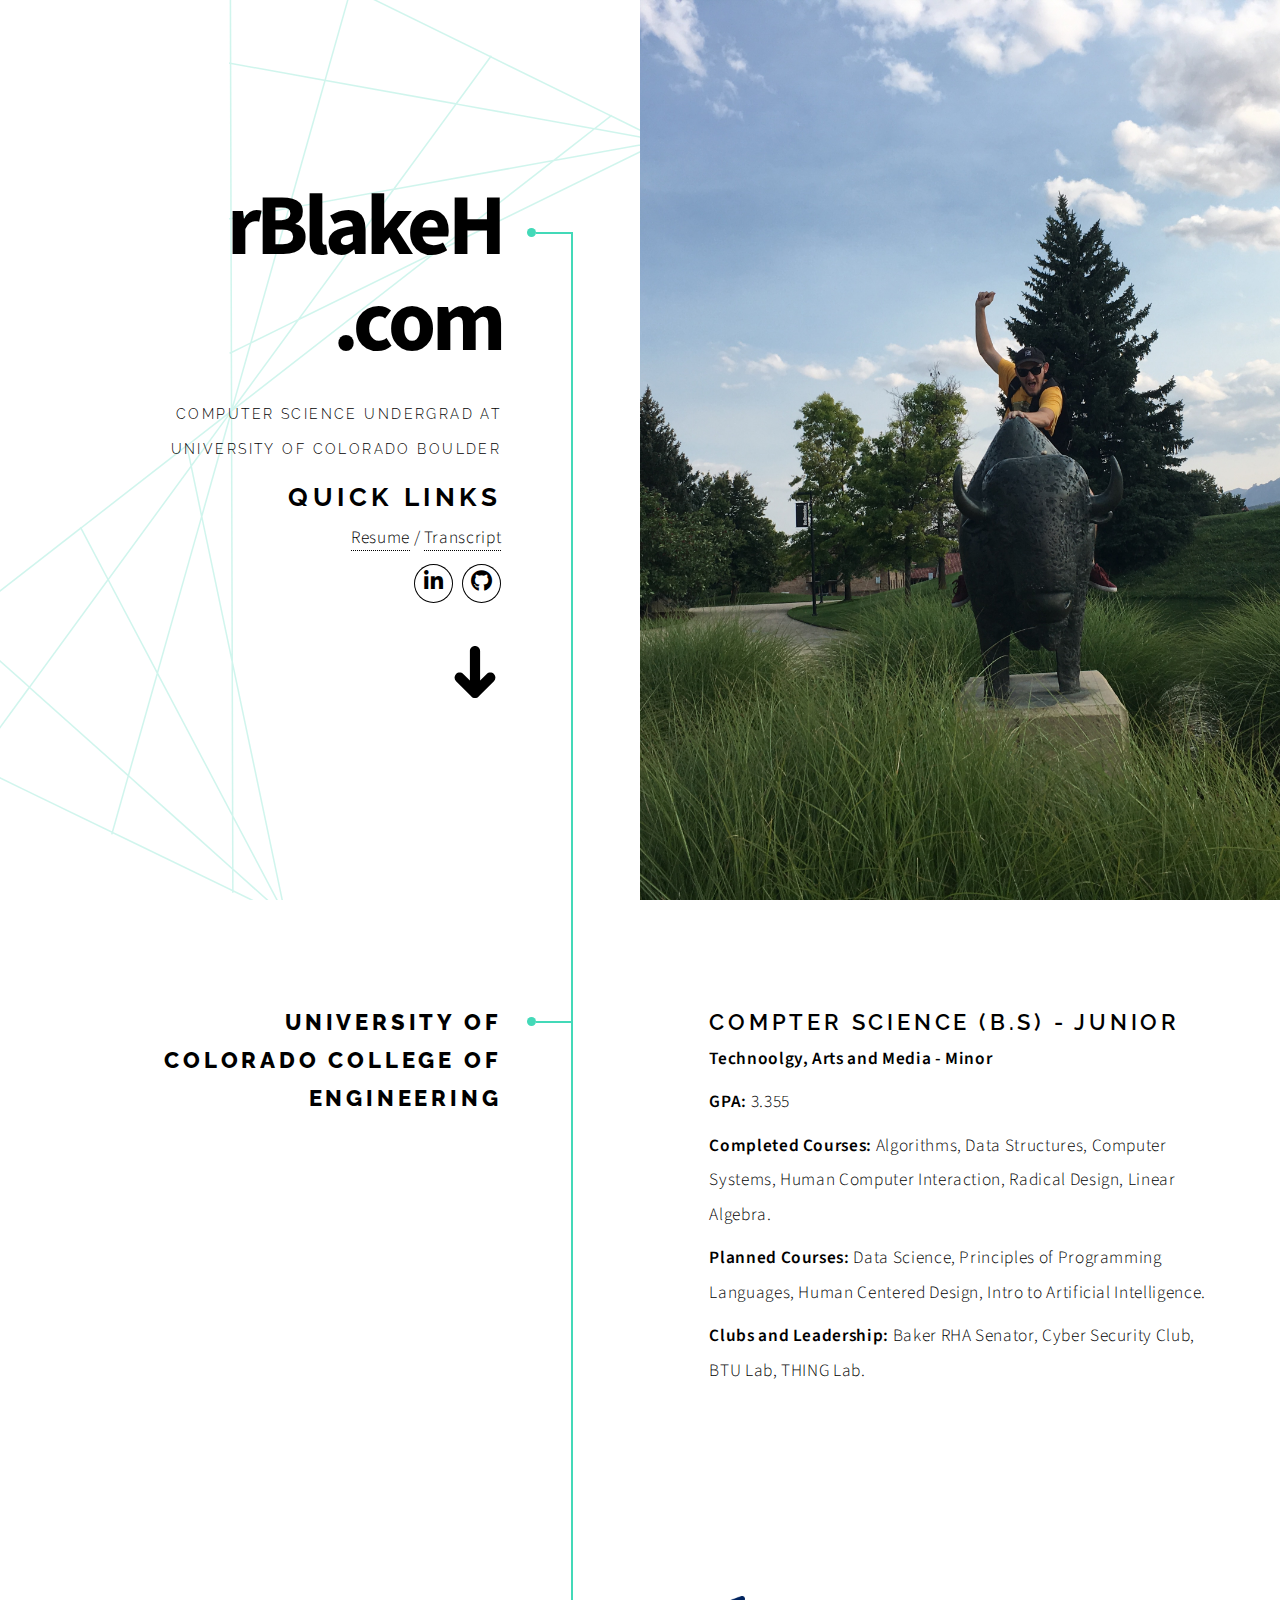
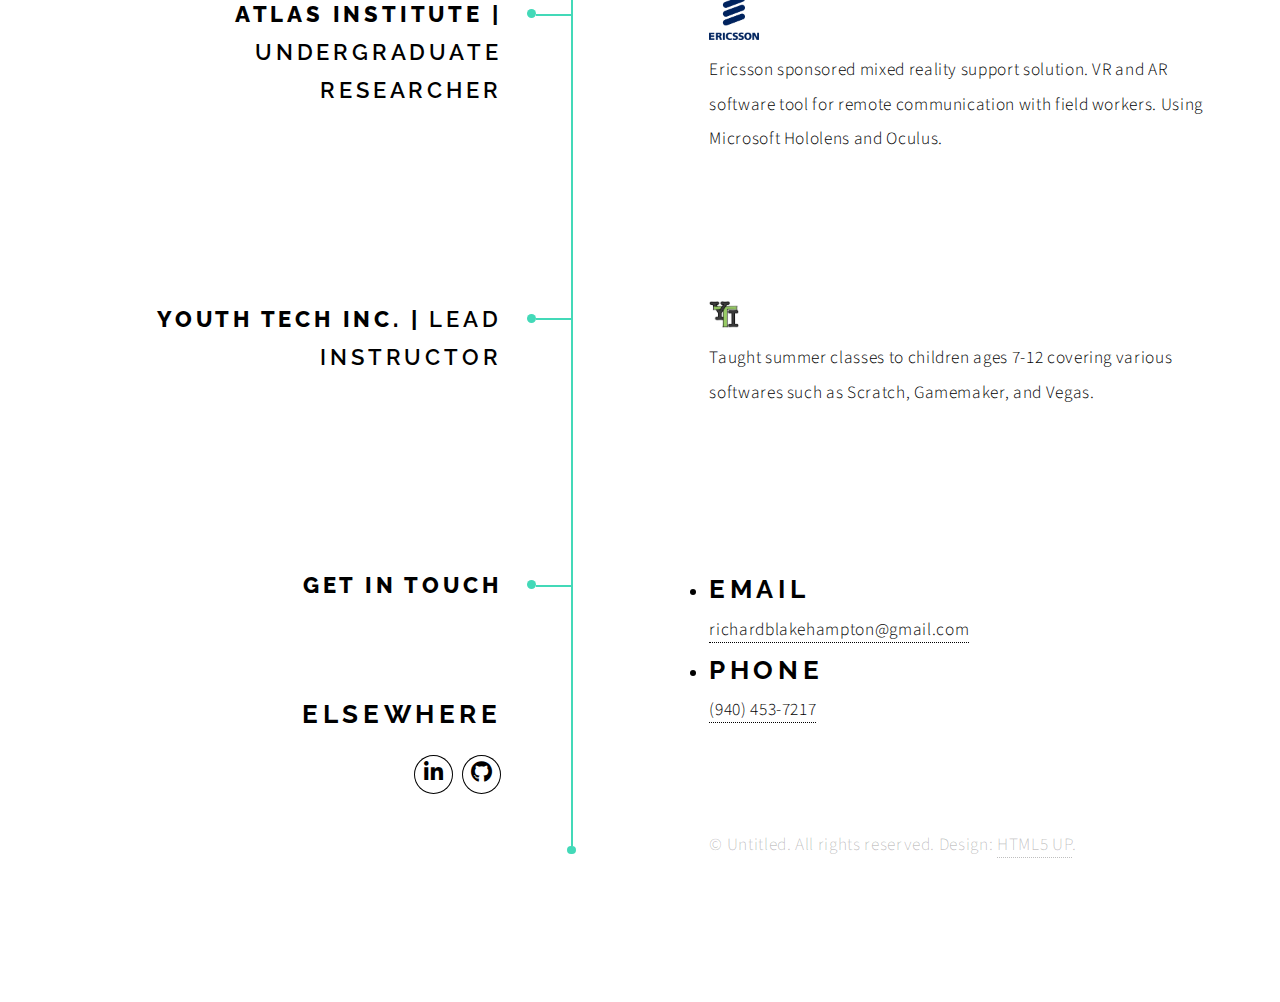
==== commit ed10019c: "update contact info and employers" ====
--- a/index.html
+++ b/index.html
@@ -12,6 +12,10 @@
 		<meta name="description" content="" />
 		<meta name="keywords" content="" />
 		<link rel="stylesheet" href="assets/css/main.css" />
+		<!-- Global site tag (gtag.js) - Google Analytics -->
+		<script async src="https://www.googletagmanager.com/gtag/js?id=UA-148056466-1"></script>
+		<script>window.dataLayer = window.dataLayer || [];function gtag(){dataLayer.push(arguments);}gtag('js', new Date());gtag('config', 'UA-148056466-1');</script>
+
 	</head>
 	<body class="is-preload">
 
@@ -27,10 +31,10 @@
 							<p>Computer Science undergrad at University of Colorado Boulder</p>
 
 							<h3>Quick Links</h3>
-							<a href="Rezz.pdf">Resume</a> / <a href="Rezz.pdf\">Transcript</a>
+							<a href="rezz.pdf">Resume</a> / <a href="Transcript.pdf">Transcript</a>
 							<p> </p>
 								<ul class="icons">
-									<li><a href="https://www.linkedin.com/" target="_blank" class="icon brands fa-linkedin-in"><span class="label">LinkedIn</span></a></li>
+									<li><a href="https://www.linkedin.com/in/blake-hampton-b2847a192/" target="_blank" class="icon brands fa-linkedin-in"><span class="label">LinkedIn</span></a></li>
 									<li><a href="https://github.com/rBlakeH" target="_blank" class="icon brands fa-github"><span class="label">GitHub</span></a></li>
 								</ul>
 
@@ -44,46 +48,63 @@
 						</div>
 					</section>
 
-				<!-- Section -->
 					<section id="first">
-						<header>
-							<h2>Magna sed nullam nisl adipiscing</h2>
-						</header>
-						<div class="content">
-							<p><strong>Lorem ipsum dolor</strong> sit amet consectetur adipiscing elit. Duis dapibus rutrum facilisis. Class aptent taciti sociosqu ad litora torquent per conubia nostra, per inceptos himenaeos. Etiam tristique libero eu nibh porttitor amet fermentum. Nullam venenatis erat id vehicula ultrices sed ultricies condimentum. Magna sed etiam consequat, et lorem adipiscing sed nulla. Volutpat nisl et tempus et dolor libero, feugiat magna tempus, sed et lorem adipiscing.</p>
-							<span class="image main"><img src="images/pic02.jpg" alt="" /></span>
-						</div>
-					</section>
+
+						<header>
+							<h2>University of Colorado College of Engineering</h2>
+						</header>
+						<div class="content">
+							<h2><strong>Compter Science (B.S) - Junior</strong></h2>
+							<p><strong>Technoolgy, Arts and Media - Minor</strong></p>
+							<p><strong>GPA:</strong> 3.355</p>
+							<p><strong>Completed Courses: </strong> Algorithms, Data Structures, Computer Systems, Human Computer Interaction, Radical Design, Linear Algebra.  </p>
+							<p><strong>Planned Courses: </strong>Data Science, Principles of Programming Languages, Human Centered Design, Intro to Artificial Intelligence.</p>
+							<p><strong>Clubs and Leadership: </strong>Baker RHA Senator, Cyber Security Club, BTU Lab, THING Lab.</p>
+							<span class="image main"><img src="images/ec.jpg" alt="" /></span>
+						</div>
+					</section>
+				
+
+
+					
 
 				<!-- Section -->
 					<section>
-						<header>
-							<h2>Feugiat consequat tempus ultrices</h2>
-						</header>
-						<div class="content">
-							<p><strong>Etiam tristique libero</strong> eu nibh porttitor amet fermentum. Nullam venenatis erat id vehicula ultrices sed ultricies condimentum.</p>
-							<ul class="feature-icons">
-								<li class="icon solid fa-laptop">Consequat tempus</li>
-								<li class="icon solid fa-bolt">Etiam adipiscing</li>
-								<li class="icon solid fa-signal">Libero nullam</li>
-								<li class="icon solid fa-cog">Blandit condimentum</li>
-								<li class="icon solid fa-map-marker-alt">Lorem ipsum dolor</li>
-								<li class="icon solid fa-code">Nibh amet venenatis</li>
-							</ul>
-							<p>Vehicula ultrices sed ultricies condimentum. Magna sed etiam consequat, et lorem adipiscing sed nulla. Volutpat nisl et tempus et dolor libero, feugiat magna tempus, sed et lorem adipiscing.</p>
+					
+						<header>
+							<h2>ATLAS Institute | <strong>undergraduate researcher</strong></h2>
+						</header>
+						<div class="content">
+							<span class="image main10"><img src="images/eric.png" alt="" /></span>
+							<p>Ericsson sponsored mixed reality support solution. VR and AR software tool for remote communication with field workers. Using Microsoft Hololens and Oculus.</p>
+							
+						</div>
+					</section>
+
+
+						<!-- Section -->
+					<section>
+					
+						<header>
+							<h2>Youth Tech Inc. | <strong>Lead Instructor</strong> </h2>
+						</header>
+						<div class="content">
+							<span class="image main10"><img src="images/yti.png" alt="" /></span>
+							<p>Taught summer classes to children ages 7-12 covering various softwares such as Scratch, Gamemaker, and  Vegas.</p>
+							
 						</div>
 					</section>
 
 				<!-- Section -->
-					<section>
+					<!-- <section>
 						<header>
 							<h2>Ultrices erat magna sed condimentum</h2>
 						</header>
 						<div class="content">
-							<p><strong>Integer mollis egestas</strong> nam maximus erat id euismod egestas. Pellentesque sapien ac quam. Lorem ipsum dolor sit nullam.</p>
+							<p><strong>Integer mollis egestas</strong> nam maximus erat id euismod egestas. Pellentesque sapien ac quam. Lorem ipsum dolor sit nullam.</p> -->
 
 							<!-- Section -->
-								<section>
+								<!-- <section>
 									<header>
 										<h3>Erat aliquam</h3>
 										<p>Vehicula ultrices dolor amet ultricies et condimentum. Magna sed etiam consequat, et lorem adipiscing sed dolor sit amet, consectetur amet do eiusmod tempor incididunt  ipsum suspendisse ultrices gravida.</p>
@@ -96,10 +117,10 @@
 											<a href="images/gallery/fulls/04.jpg" class="landscape"><img src="images/gallery/thumbs/04.jpg" alt="" /></a>
 										</div>
 									</div>
-								</section>
+								</section> -->
 
 							<!-- Section -->
-								<section>
+								<!-- <section>
 									<header>
 										<h3>Nisl consequat</h3>
 										<p>Aenean ornare velit lacus, ac varius enim ullamcorper eu. Proin aliquam sed facilisis ante interdum congue. Integer mollis, nisl amet convallis, porttitor magna ullamcorper, amet mauris. Ut magna finibus nisi nec lacinia ipsum maximus.</p>
@@ -111,10 +132,10 @@
 											<a href="images/gallery/fulls/07.jpg"><img src="images/gallery/thumbs/07.jpg" alt="" /></a>
 										</div>
 									</div>
-								</section>
+								</section> -->
 
 							<!-- Section -->
-								<section>
+								<!-- <section>
 									<header>
 										<h3>Lorem gravida</h3>
 										<p>Proin aliquam facilisis ante interdum. Sed nulla amet lorem feugiat tempus aenean ornare velit lacus, ac varius sed enim lorem ullamcorper dolore.  ac varius enim lorem ullamcorper dolore. Proin aliquam facilisis.</p>
@@ -129,10 +150,10 @@
 								</section>
 
 						</div>
-					</section>
+					</section> -->
 
 				<!-- Section -->
-					<section>
+			<!-- 		<section>
 						<header>
 							<h2>Duis sed adpiscing veroeros amet</h2>
 						</header>
@@ -143,7 +164,7 @@
 								<li><a href="#" class="button large">Learn More</a></li>
 							</ul>
 						</div>
-					</section>
+					</section> -->
 
 				<!-- Elements -->
 				<!--
@@ -419,47 +440,23 @@
 							<h2>Get in touch</h2>
 						</header>
 						<div class="content">
-							<p><strong>Auctor commodo</strong> interdum et malesuada fames ac ante ipsum primis in faucibus. Pellentesque venenatis dolor imperdiet dolor mattis sagittis.</p>
-							<form>
-								<div class="fields">
-									<div class="field half">
-										<input type="text" name="name" id="name" placeholder="Name" />
-									</div>
-									<div class="field half">
-										<input type="email" name="email" id="email" placeholder="Email" />
-									</div>
-									<div class="field">
-										<textarea name="message" id="message" placeholder="Message" rows="7"></textarea>
-									</div>
-								</div>
-								<ul class="actions">
-									<li><input type="submit" value="Send Message" class="button primary" /></li>
-								</ul>
-							</form>
+							<li>
+									<h3>Email</h3>
+									<a href="#">richardblakehampton@gmail.com</a>
+								</li>
+								<li>
+									<h3>Phone</h3>
+									<a href="#">(940) 453-7217</a>
+								</li>
+					
 						</div>
 						<footer>
 							<ul class="items">
 								<li>
-									<h3>Email</h3>
-									<a href="#">information@untitled.ext</a>
-								</li>
-								<li>
-									<h3>Phone</h3>
-									<a href="#">(000) 000-0000</a>
-								</li>
-								<li>
-									<h3>Address</h3>
-									<span>1234 Somewhere Road, Nashville, TN 00000</span>
-								</li>
-								<li>
 									<h3>Elsewhere</h3>
 									<ul class="icons">
-										<li><a href="#" class="icon brands fa-twitter"><span class="label">Twitter</span></a></li>
-										<li><a href="#" class="icon brands fa-facebook-f"><span class="label">Facebook</span></a></li>
-										<li><a href="#" class="icon brands fa-instagram"><span class="label">Instagram</span></a></li>
-										<li><a href="#" class="icon brands fa-linkedin-in"><span class="label">LinkedIn</span></a></li>
-										<li><a href="#" class="icon brands fa-github"><span class="label">GitHub</span></a></li>
-										<li><a href="#" class="icon brands fa-codepen"><span class="label">Codepen</span></a></li>
+									<li><a href="https://www.linkedin.com/in/blake-hampton-b2847a192/" target="_blank" class="icon brands fa-linkedin-in"><span class="label">LinkedIn</span></a></li>
+									<li><a href="https://github.com/rBlakeH" target="_blank" class="icon brands fa-github"><span class="label">GitHub</span></a></li>
 									</ul>
 								</li>
 							</ul>
--- a/assets/css/main.css
+++ b/assets/css/main.css
@@ -205,7 +205,7 @@
 	}
 
 	p {
-		margin: 0 0 2rem 0;
+		margin: 0 0 .5rem 0;
 	}
 
 	h1, h2, h3, h4, h5, h6 {
@@ -214,7 +214,7 @@
 		font-weight: 700;
 		letter-spacing: 0.175em;
 		line-height: 1.75;
-		margin: 0 0 1.5rem 0;
+	/*	margin: 0 0 1.5rem 0;*/
 		text-transform: uppercase;
 	}
 
@@ -236,7 +236,7 @@
 	h2 {
 		font-size: 1.25rem;
 		font-weight: 800;
-		margin: 0 0 2rem 0;
+		/*margin: 0 0 2rem 0;*/
 	}
 
 	h3 {
@@ -2511,6 +2511,10 @@
 
 			.image.main img {
 				width: 100%;
+			}
+
+			.image.main10 img {
+				width: 10%;
 			}
 
 			.image.main:first-child {
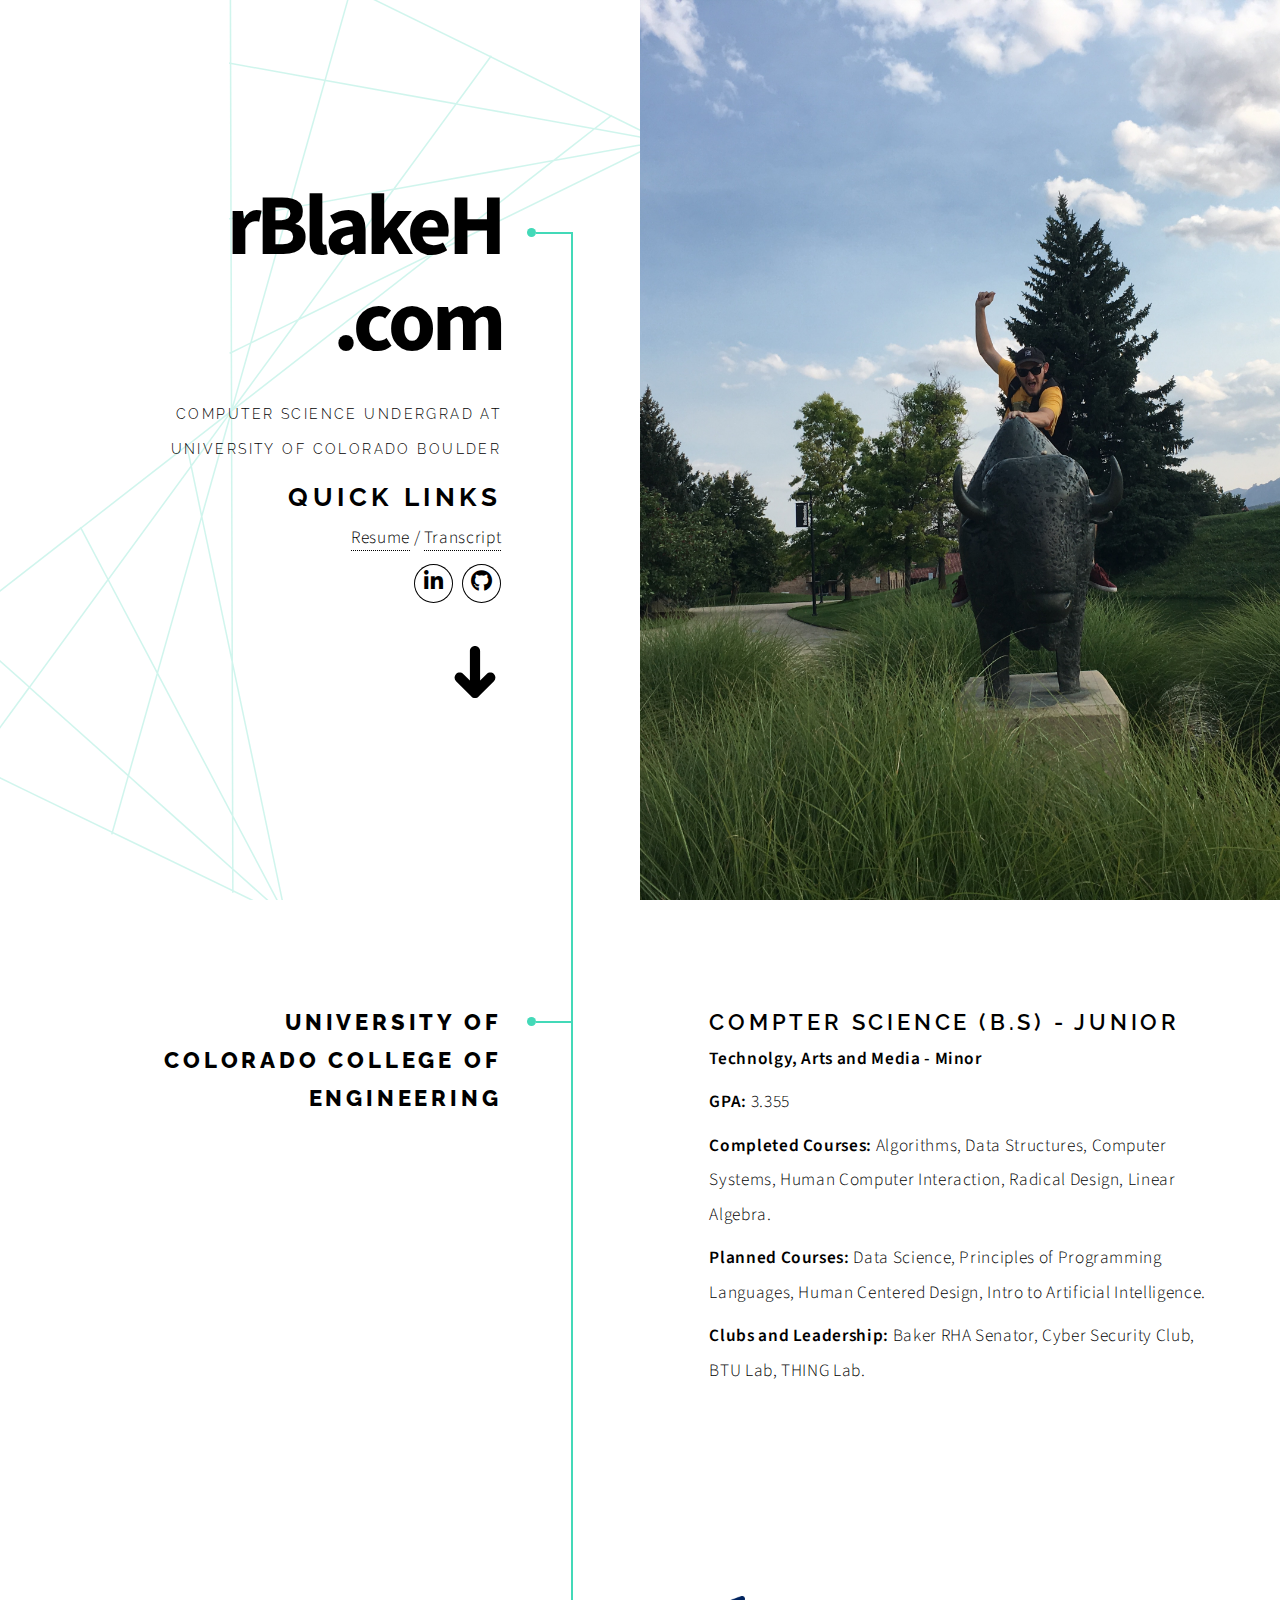
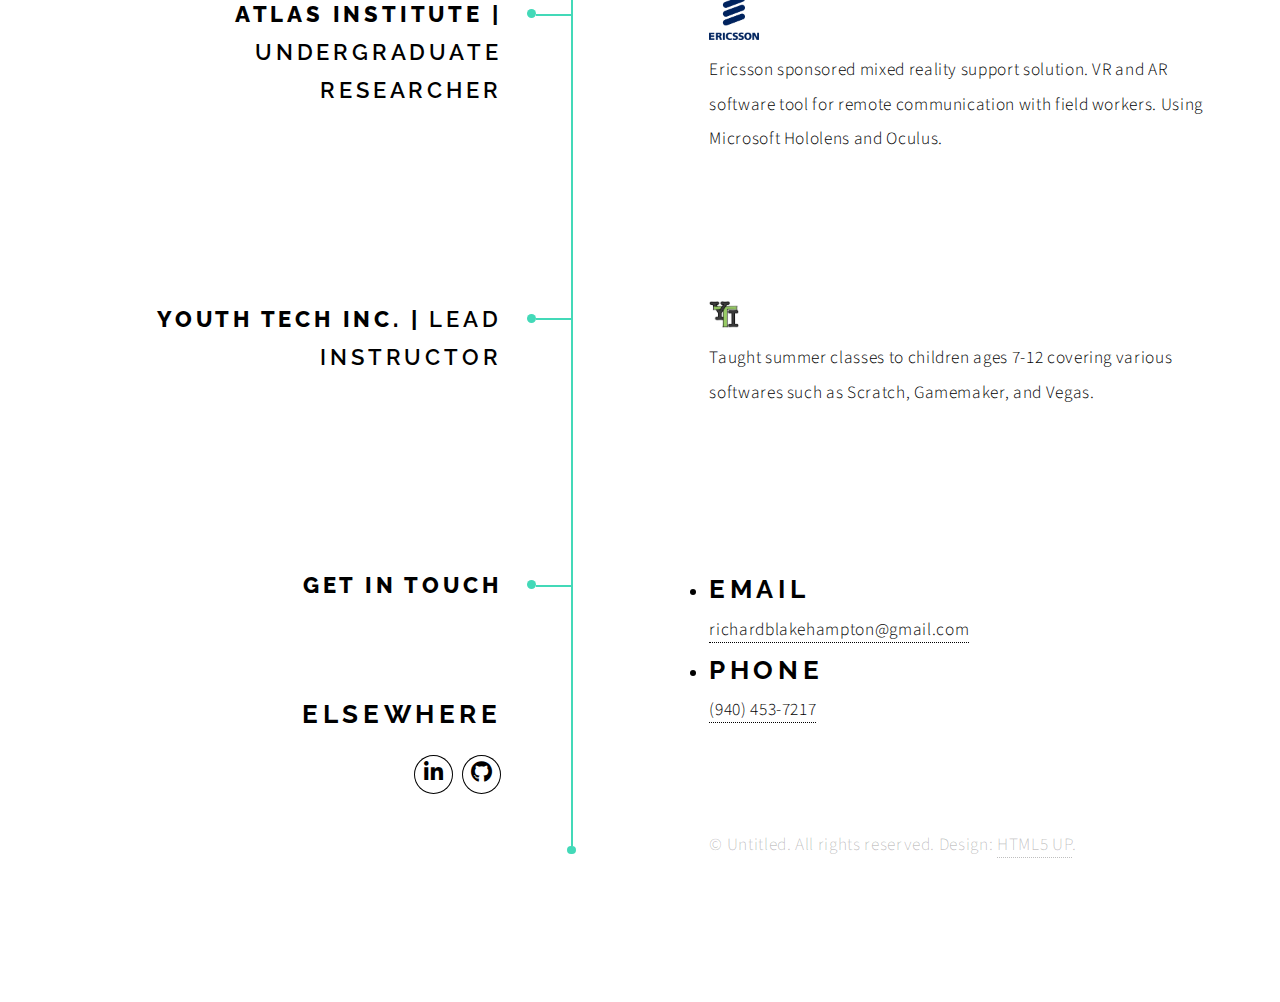
==== commit c7ca93e4: "spelling" ====
--- a/index.html
+++ b/index.html
@@ -55,7 +55,7 @@
 						</header>
 						<div class="content">
 							<h2><strong>Compter Science (B.S) - Junior</strong></h2>
-							<p><strong>Technoolgy, Arts and Media - Minor</strong></p>
+							<p><strong>Technolgy, Arts and Media - Minor</strong></p>
 							<p><strong>GPA:</strong> 3.355</p>
 							<p><strong>Completed Courses: </strong> Algorithms, Data Structures, Computer Systems, Human Computer Interaction, Radical Design, Linear Algebra.  </p>
 							<p><strong>Planned Courses: </strong>Data Science, Principles of Programming Languages, Human Centered Design, Intro to Artificial Intelligence.</p>
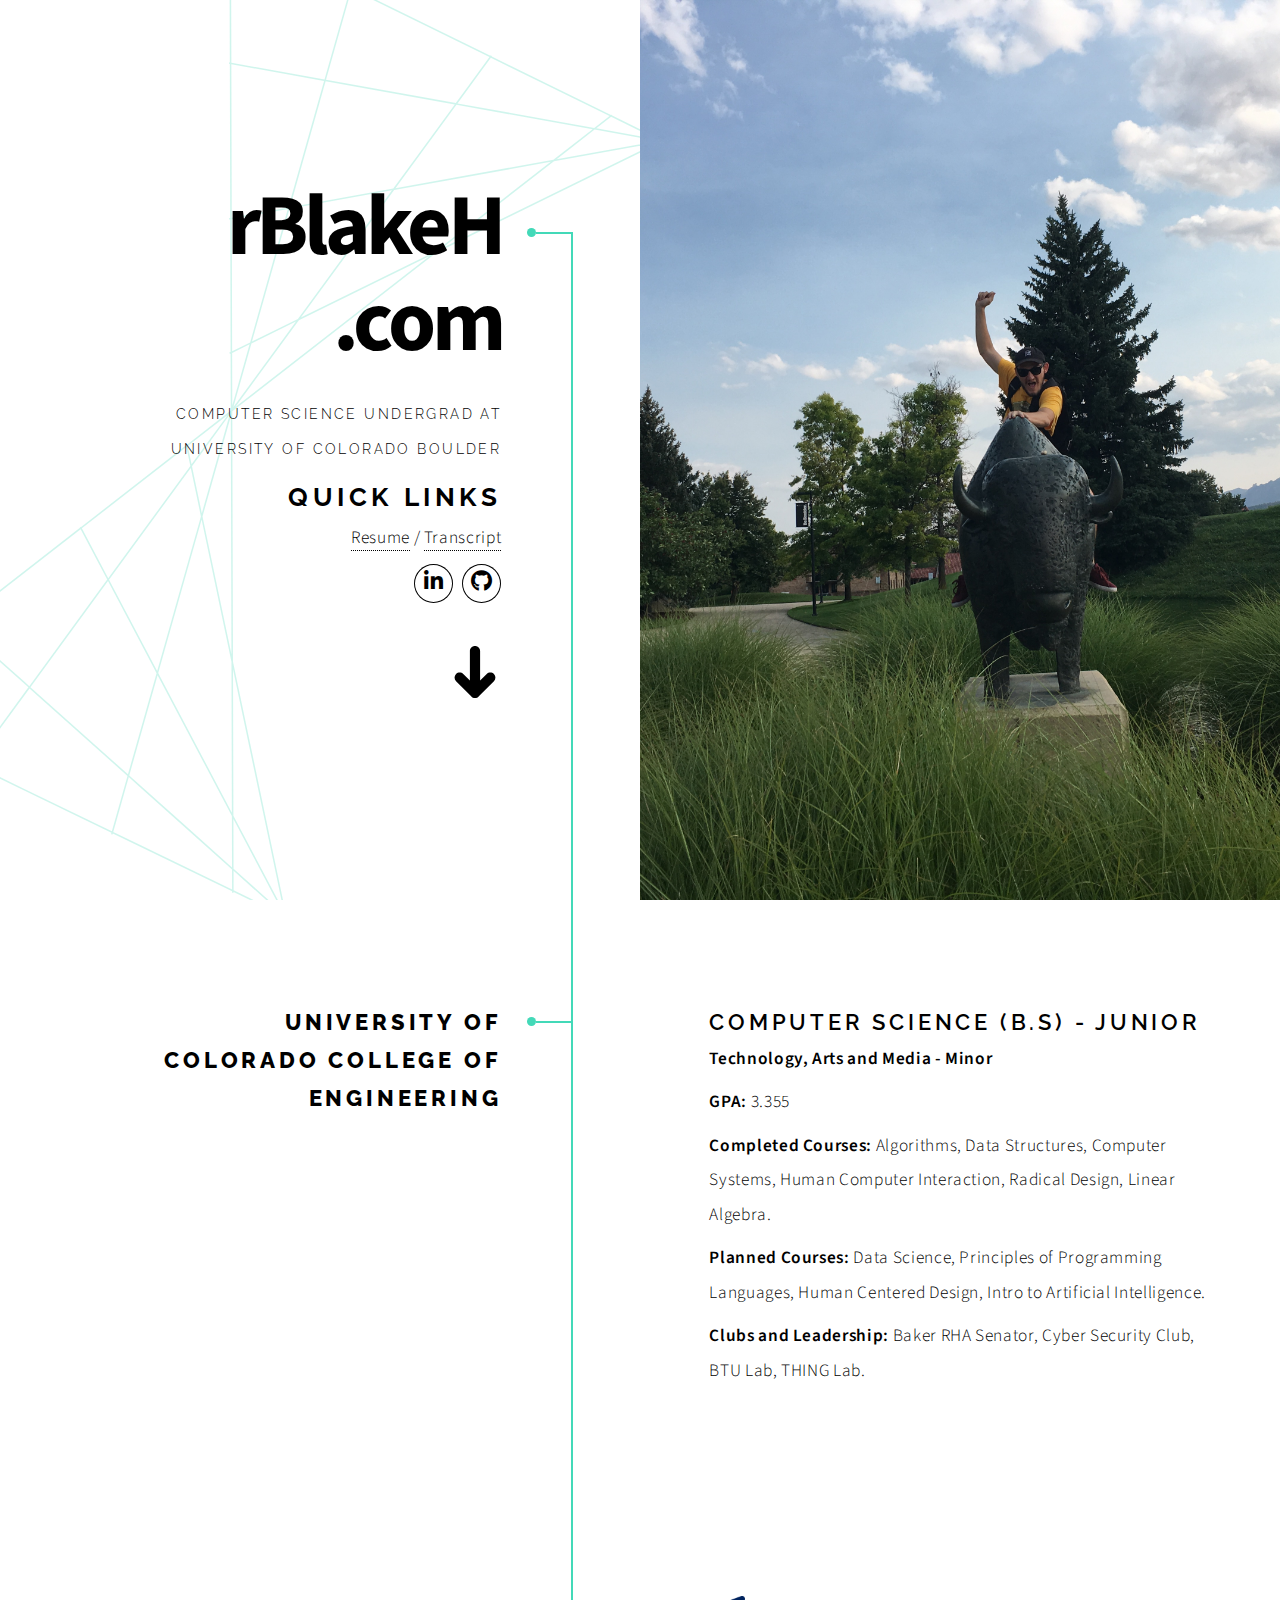
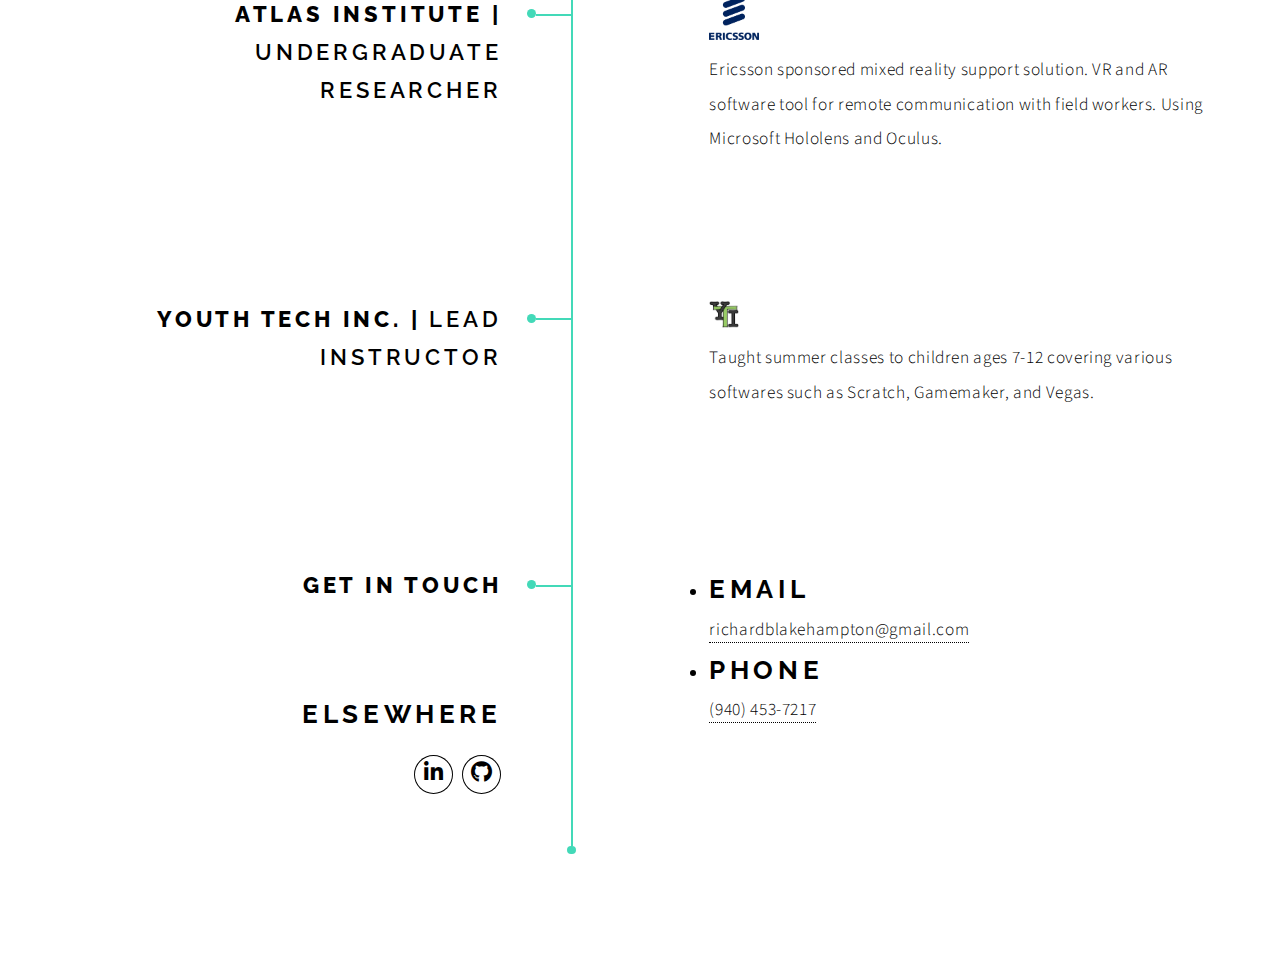
==== commit 65d9e25b: "remove projects" ====
--- a/index.html
+++ b/index.html
@@ -54,8 +54,8 @@
 							<h2>University of Colorado College of Engineering</h2>
 						</header>
 						<div class="content">
-							<h2><strong>Compter Science (B.S) - Junior</strong></h2>
-							<p><strong>Technolgy, Arts and Media - Minor</strong></p>
+							<h2><strong> Computer Science (B.S) - Junior</strong></h2>
+							<p><strong>Technology, Arts and Media - Minor</strong></p>
 							<p><strong>GPA:</strong> 3.355</p>
 							<p><strong>Completed Courses: </strong> Algorithms, Data Structures, Computer Systems, Human Computer Interaction, Radical Design, Linear Algebra.  </p>
 							<p><strong>Planned Courses: </strong>Data Science, Principles of Programming Languages, Human Centered Design, Intro to Artificial Intelligence.</p>
@@ -94,6 +94,29 @@
 							
 						</div>
 					</section>
+
+						<!-- Section -->
+					<!-- <section>
+						<header>
+							<h2>Projects</h2>
+						</header>
+					</section>
+
+
+					<section>
+						<header>
+							<h2>LogCam</h2>
+						</header>
+						<div class="content">
+							<span class="image main10"><img src="images/yti.png" alt="" /></span>
+							<p></p>
+							
+						</div>
+					</section> -->
+
+
+
+
 
 				<!-- Section -->
 					<!-- <section>
@@ -464,7 +487,7 @@
 					</section>
 
 				<!-- Copyright -->
-					<div class="copyright">&copy; Untitled. All rights reserved. Design: <a href="https://html5up.net">HTML5 UP</a>.</div>
+					<!-- <div class="copyright">&copy; Untitled. All rights reserved. Design: <a href="https://html5up.net">HTML5 UP</a>.</div> -->
 
 			</div>
 
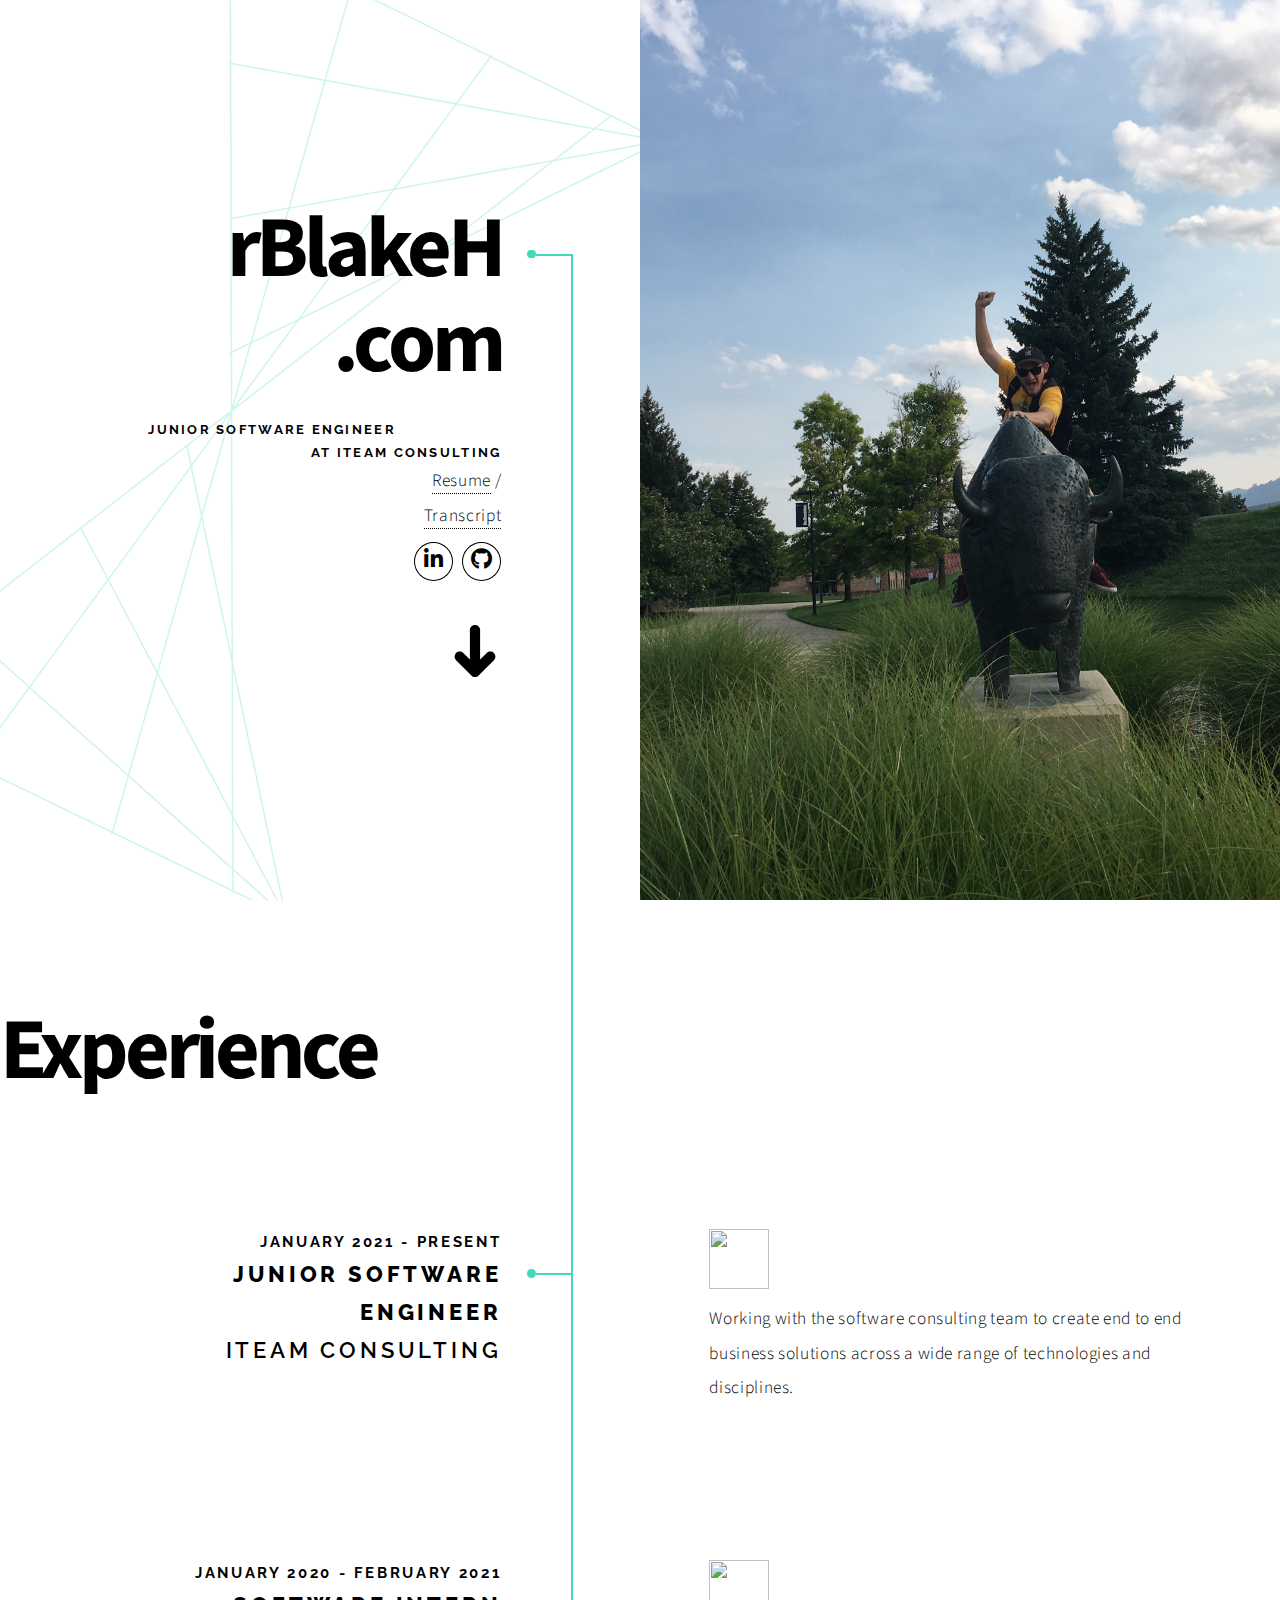
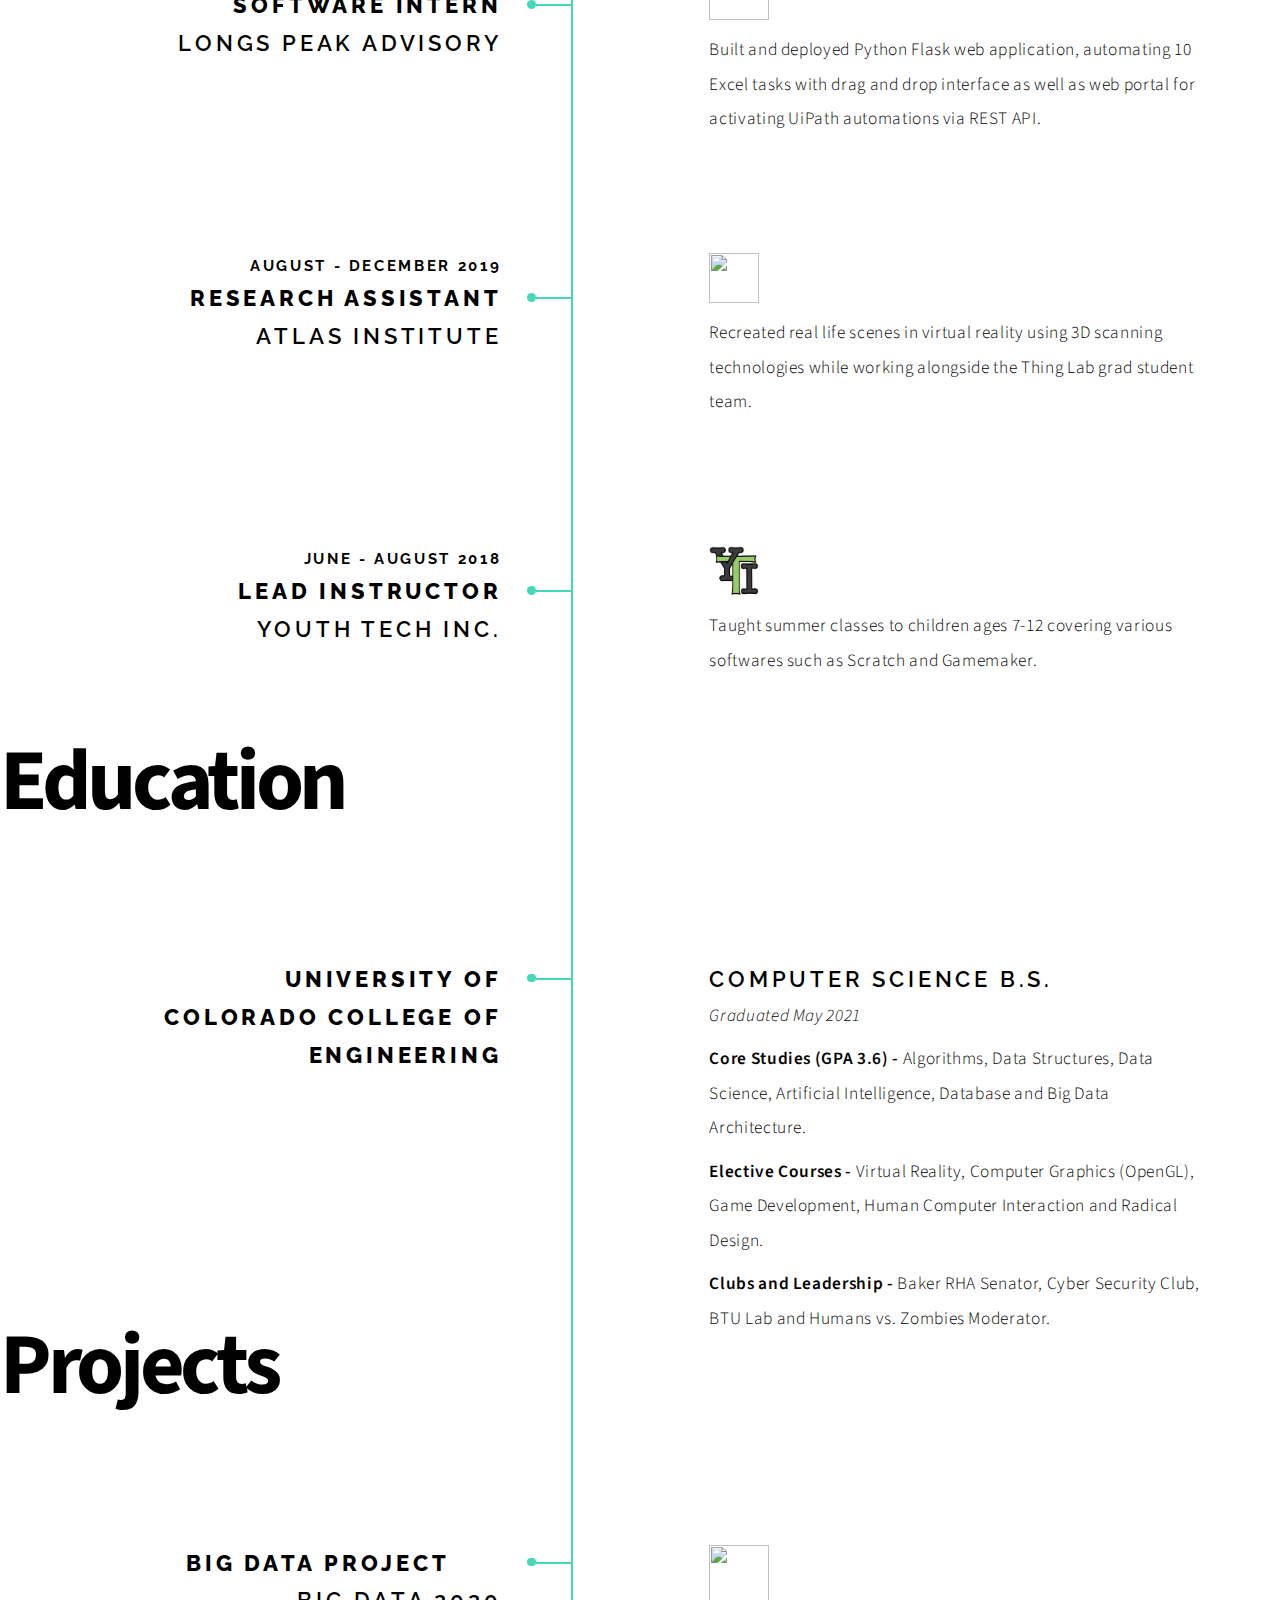
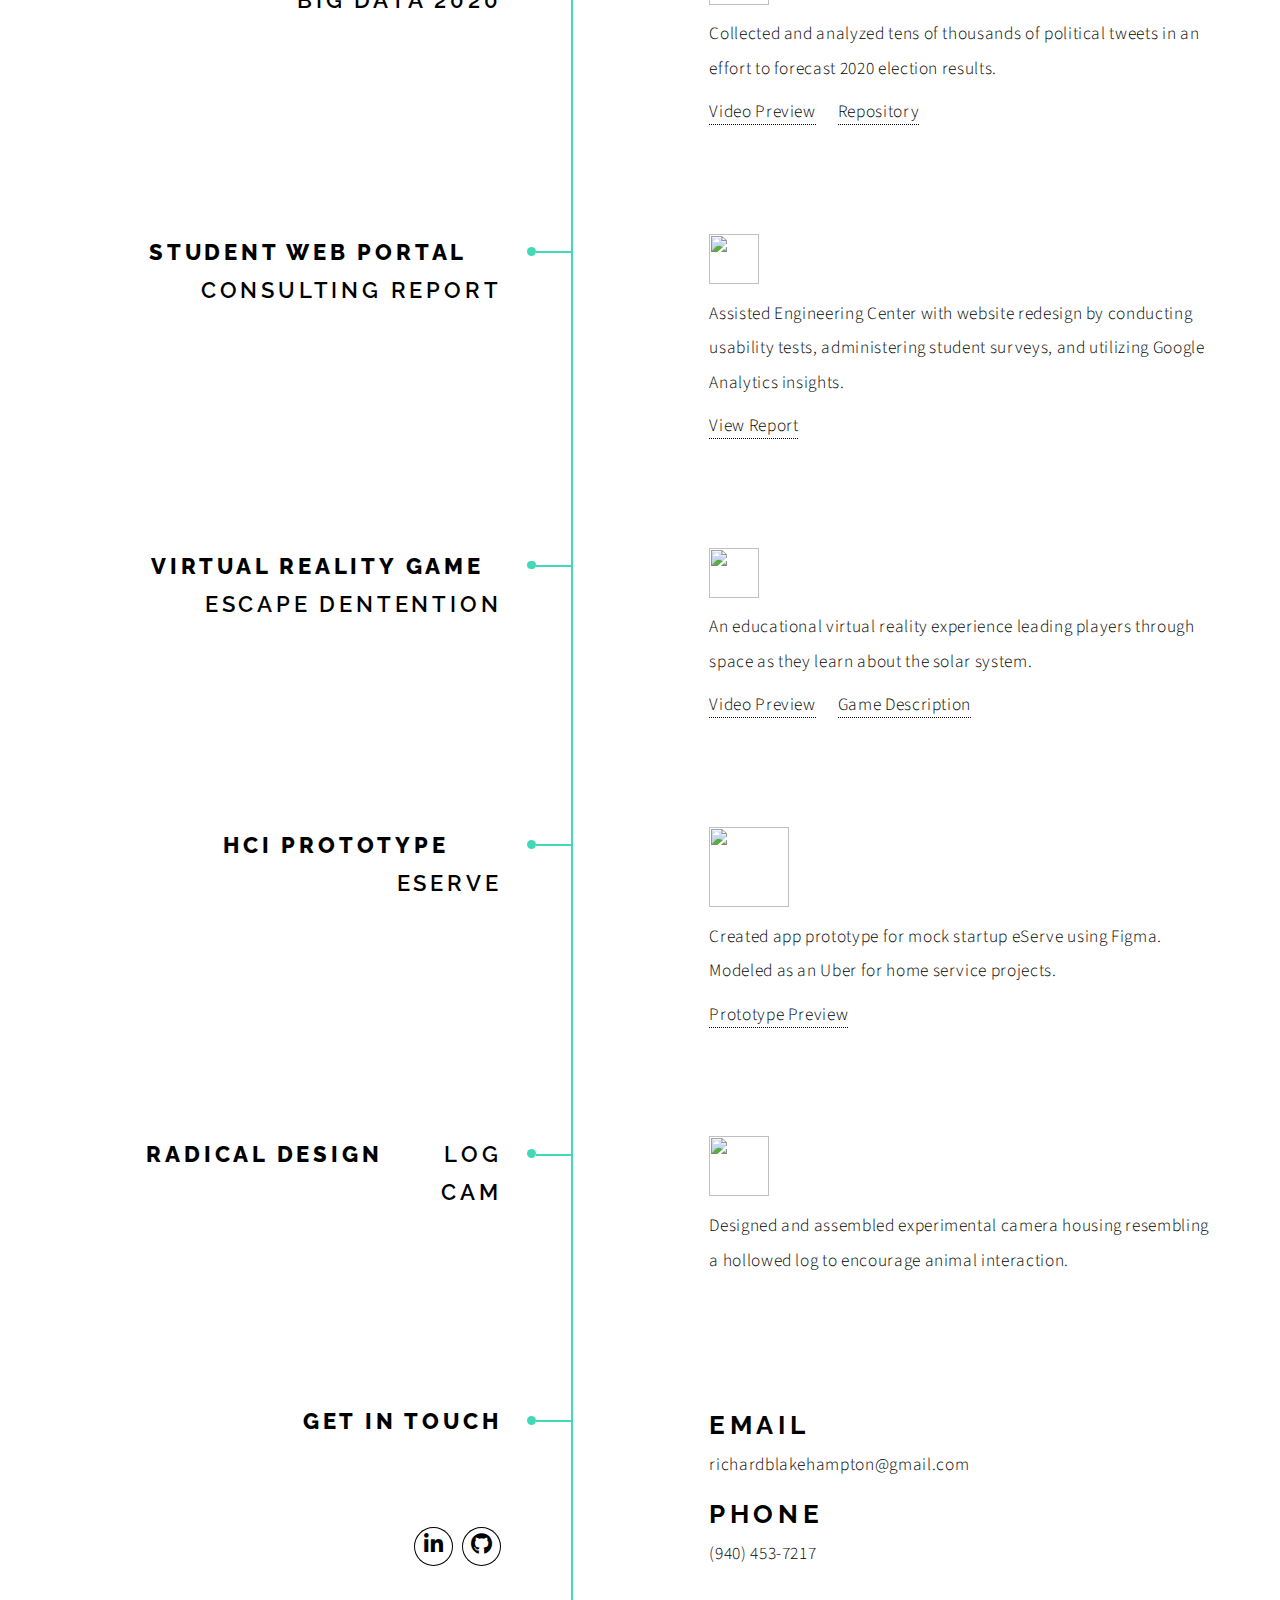
==== commit 5df8bfb9: "iteam changes" ====
--- a/index.html
+++ b/index.html
@@ -1,9 +1,5 @@
 <!DOCTYPE HTML>
-<!--
-	Paradigm Shift by HTML5 UP
-	html5up.net | @ajlkn
-	Free for personal and commercial use under the CCA 3.0 license (html5up.net/license)
--->
+
 <html>
 	<head>
 		<title>rBlakeH.com</title>
@@ -12,471 +8,185 @@
 		<meta name="description" content="" />
 		<meta name="keywords" content="" />
 		<link rel="stylesheet" href="assets/css/main.css" />
-		<!-- Global site tag (gtag.js) - Google Analytics -->
 		<script async src="https://www.googletagmanager.com/gtag/js?id=UA-148056466-1"></script>
 		<script>window.dataLayer = window.dataLayer || [];function gtag(){dataLayer.push(arguments);}gtag('js', new Date());gtag('config', 'UA-148056466-1');</script>
 
 	</head>
 	<body class="is-preload">
-
-		<!-- Wrapper -->
-		<!-- <a href="https://twitter.com/ajlkn">@ajlkn</a> / <a href="https://html5up.net">HTML5 UP</a> -->
 			<div id="wrapper">
-
 				<!-- Intro -->
-					<section class="intro">
-						<header>
-							<h1>rBlakeH
-								.com</h1>
-							<p>Computer Science undergrad at University of Colorado Boulder</p>
-
-							<h3>Quick Links</h3>
-							<a href="rezz.pdf">Resume</a> / <a href="Transcript.pdf">Transcript</a>
-							<p> </p>
-								<ul class="icons">
-									<li><a href="https://www.linkedin.com/in/blake-hampton-b2847a192/" target="_blank" class="icon brands fa-linkedin-in"><span class="label">LinkedIn</span></a></li>
-									<li><a href="https://github.com/rBlakeH" target="_blank" class="icon brands fa-github"><span class="label">GitHub</span></a></li>
-								</ul>
-
-
-							<ul class="actions">
-								<li><a href="#first" class="arrow scrolly"><span class="label">Next</span></a></li>
+				<section class="intro">
+					<header>
+						<h1>rBlakeH
+							.com</h1>
+						<h5>Junior Software Engineer &nbsp; &nbsp; &nbsp; &nbsp; &nbsp; 
+							&nbsp; &nbsp; &nbsp; &nbsp; &nbsp; at iTEAM Consulting</h5>
+
+							&nbsp; &nbsp; &nbsp; &nbsp; &nbsp; 
+							&nbsp; &nbsp; &nbsp; &nbsp; &nbsp; 
+							&nbsp; &nbsp; &nbsp; &nbsp; &nbsp; 
+							&nbsp; &nbsp; &nbsp; &nbsp; &nbsp; 
+							&nbsp; &nbsp; &nbsp; &nbsp; &nbsp; 
+							&nbsp; &nbsp; &nbsp; &nbsp; &nbsp; 
+							&nbsp; &nbsp; &nbsp; &nbsp; &nbsp; 
+							&nbsp; &nbsp; &nbsp; &nbsp; &nbsp; 
+
+						<!-- <h3>Quick Links</h3> -->
+						<a  href="Resume.pdf">Resume</a> / <a href="Transcript.pdf">Transcript</a>
+						<p> </p>
+							<ul class="icons">
+								<li><a href="https://www.linkedin.com/in/blake-hampton-b2847a192/" target="_blank" class="icon brands fa-linkedin-in"><span class="label">LinkedIn</span></a></li>
+								<li><a href="https://github.com/rBlakeH" target="_blank" class="icon brands fa-github"><span class="label">GitHub</span></a></li>
 							</ul>
-						</header>
-						<div class="content">
-							<span class="image fill" data-position="center"><img src="images/buff.JPG" alt="" /></span>
-						</div>
-					</section>
-
-					<section id="first">
-
+
+
+						<ul class="actions">
+							<li><a href="#first" class="arrow scrolly"><span class="label">Next</span></a></li>
+						</ul>
+					</header>
+					<div class="content">
+						<span class="image fill" data-position="center"><img src="images/buff.JPG" alt="" /></span>
+					</div>
+				</section>
+				<!-- Experience -->
+				<section id="first">
+					<h1>Experience</h1>
+				</section>
+				<!-- iteam -->
+			    <section id="first">
+					<header>
+						<h4>January 2021 - Present</h4>
+						<h2>Junior Software Engineer<strong> <br/> iTEAM Consulting</strong></h2>
+					</header>
+					<div class="content">
+						<span class="image main10"><img src="images/iteam.png" style="width:60px;height:60px;" alt="" /></span>
+						<p>Working with the software consulting team to create end to end business solutions across a wide range of technologies and disciplines.</p>
+					</div>
+				</section>
+				<!-- Longs Peak -->
+				<section id="second">
+						<header>
+							<h4>January 2020 - February 2021</h4>
+							<h2>Software Intern<strong> Longs Peak Advisory </strong></h2>
+						</header>
+						<div class="content">
+							<span class="image main10"><img src="images/peak.png" style="width:60px;height:60px;" alt="" /></span>
+							<p>Built and deployed Python Flask web application, automating 10 Excel
+								tasks with drag and drop interface as well as web portal for activating UiPath automations via REST API. </p>
+
+						</div>
+					</section>
+				<!-- ATLAS -->
+				<section id="second">
+						<header>
+							<h4>August - December 2019</h4>
+							<h2>Research Assistant<strong> ATLAS Institute  </strong></h2>
+						</header>
+						<div class="content">
+							<span class="image main10"><img src="images/cu.png" style="width:50px;height:50px;" alt="" /></span>
+							<p>Recreated real life scenes in virtual reality using 3D scanning
+								 technologies while working alongside the Thing Lab grad student team.</p>
+
+						</div>
+					</section>
+					<!-- Youth Tech -->
+					<section>
+						<header>
+							<h4>June - August 2018</h4>
+						<h2>Lead Instructor  <strong>Youth Tech Inc. </strong></h2>
+						</header>
+						<div class="content">
+							<span class="image main10"><img src="images/yti.png" style="width:50px;height:50px;" alt="" /></span>
+							<p>Taught summer classes to children ages 7-12 covering various softwares such as Scratch and Gamemaker.</p>
+						</div>
+						<h1>Education</h1>
+					</section>
+					<!-- CU -->
+					<section id="second">
 						<header>
 							<h2>University of Colorado College of Engineering</h2>
 						</header>
 						<div class="content">
-							<h2><strong> Computer Science (B.S) - Junior</strong></h2>
-							<p><strong>Technology, Arts and Media - Minor</strong></p>
-							<p><strong>GPA:</strong> 3.355</p>
-							<p><strong>Completed Courses: </strong> Algorithms, Data Structures, Computer Systems, Human Computer Interaction, Radical Design, Linear Algebra.  </p>
-							<p><strong>Planned Courses: </strong>Data Science, Principles of Programming Languages, Human Centered Design, Intro to Artificial Intelligence.</p>
-							<p><strong>Clubs and Leadership: </strong>Baker RHA Senator, Cyber Security Club, BTU Lab, THING Lab.</p>
+							<h2><strong> Computer Science B.S.</strong></h2>
+							<p><i>Graduated May 2021</i> </p>
+							<p><strong>Core Studies (GPA 3.6) -</strong> Algorithms, Data Structures, Data Science, Artificial Intelligence, Database and Big Data Architecture. </p>
+							<p><strong>Elective Courses -</strong> Virtual Reality, Computer Graphics (OpenGL), Game Development, Human Computer Interaction and Radical Design.</p>
+							<p><strong>Clubs and Leadership -</strong> Baker RHA Senator, Cyber Security Club, BTU Lab and Humans vs. Zombies Moderator.</p>
 							<span class="image main"><img src="images/ec.jpg" alt="" /></span>
 						</div>
-					</section>
-				
-
-
-					
-
-				<!-- Section -->
+					<h1>Projects</h1>
+					</section>	
+					<!-- Projects -->
+					<section id="second">
+						<header>
+							<h2>Big Data Project &nbsp; &nbsp; &nbsp; <strong>Big Data 2020</strong></h2>
+						</header>
+						<div class="content">
+							<span class="image main10"><img src="images/flag.png" style="width:60px;height:60px;" alt="" /></span>
+							<p>Collected and analyzed tens of thousands of political tweets in an effort to forecast 2020 election results.</p>
+							<a href="https://docs.google.com/file/d/15v0lsamaTTCFy1NUGA_gwmA1oIJSEehq/preview">Video Preview</a>&nbsp; &nbsp; &nbsp; <a href="https://github.com/sophiaabi/BigData2020">Repository</a>
+						</div>
+					</section>
+
+					<section id="second">
+
+						<header>
+							<h2>Student Web Portal &nbsp; &nbsp; &nbsp; <strong>consulting report</strong></h2>
+						</header>
+						<div class="content">
+							<span class="image main10"><img src="images/cu.png" style="width:50px;height:50px;" alt="" /></span>
+							<p>Assisted Engineering Center with website redesign by conducting usability tests, administering student surveys, and utilizing Google Analytics insights.</p>
+							<a href="report.pdf">View Report</a>
+						</div>
+					</section>
+
+					<section id="second">
+					<header>
+						<h2>Virtual Reality Game &nbsp; &nbsp; &nbsp; <strong>Escape Dentention</strong></h2>
+					</header>
+					<div class="content">
+						<span class="image main10"><img src="images/unity.png" style="width:50px;height:50px;" alt="" /></span>
+						<p>An educational virtual reality experience leading players through space as they learn about the solar system.</p>
+						<a href="https://drive.google.com/file/d/1Yo1msMyOGMttv46vo3s2irBsqwXu0xef/view?usp=sharing">Video Preview</a> &nbsp; &nbsp; &nbsp;<a href="VR_Final.pdf">Game Description</a>
+					</div>
+				</section>
+
+				<section id="second">
+					<header>
+						<h2>HCI Prototype &nbsp; &nbsp; &nbsp; <strong>eServe</strong></h2>
+					</header>
+					<div class="content">
+						<span class="image main10"><img src="images/fig.png" style="width:80px;height:80px;" alt="" /></span>
+						<p>Created app prototype for mock startup eServe using Figma. Modeled as an Uber for home service projects.  </p>
+						<a href="https://www.figma.com/proto/vRjZEE3djNFijTJyld6ZMV/eServe-template-v2?node-id=121%3A405&scaling=scale-down"> Prototype Preview</a>
+					</div>
+				</section>
+			  <!-- Section -->
+					<section id="second">
+						<header>
+							<h2>Radical Design &nbsp; &nbsp; &nbsp; <strong>Log Cam</strong></h2>
+						</header>
+						<div class="content">
+							<span class="image main10"><img src="images/tree2.png" style="width:60px;height:60px;" alt="" /></span>
+							<p>Designed and assembled experimental camera housing resembling a hollowed log to encourage animal interaction.</p>
+							<!-- <a href="https://wiki.radicaldesign.xyz/doku.php?id=blake_hampton_final_project&do=">Documentation</a> -->
+						</div>
+					</section>
+
 					<section>
-					
-						<header>
-							<h2>ATLAS Institute | <strong>undergraduate researcher</strong></h2>
-						</header>
-						<div class="content">
-							<span class="image main10"><img src="images/eric.png" alt="" /></span>
-							<p>Ericsson sponsored mixed reality support solution. VR and AR software tool for remote communication with field workers. Using Microsoft Hololens and Oculus.</p>
-							
-						</div>
-					</section>
-
-
-						<!-- Section -->
-					<section>
-					
-						<header>
-							<h2>Youth Tech Inc. | <strong>Lead Instructor</strong> </h2>
-						</header>
-						<div class="content">
-							<span class="image main10"><img src="images/yti.png" alt="" /></span>
-							<p>Taught summer classes to children ages 7-12 covering various softwares such as Scratch, Gamemaker, and  Vegas.</p>
-							
-						</div>
-					</section>
-
-						<!-- Section -->
-					<!-- <section>
-						<header>
-							<h2>Projects</h2>
-						</header>
-					</section>
-
-
-					<section>
-						<header>
-							<h2>LogCam</h2>
-						</header>
-						<div class="content">
-							<span class="image main10"><img src="images/yti.png" alt="" /></span>
-							<p></p>
-							
-						</div>
-					</section> -->
-
-
-
-
-
-				<!-- Section -->
-					<!-- <section>
-						<header>
-							<h2>Ultrices erat magna sed condimentum</h2>
-						</header>
-						<div class="content">
-							<p><strong>Integer mollis egestas</strong> nam maximus erat id euismod egestas. Pellentesque sapien ac quam. Lorem ipsum dolor sit nullam.</p> -->
-
-							<!-- Section -->
-								<!-- <section>
-									<header>
-										<h3>Erat aliquam</h3>
-										<p>Vehicula ultrices dolor amet ultricies et condimentum. Magna sed etiam consequat, et lorem adipiscing sed dolor sit amet, consectetur amet do eiusmod tempor incididunt  ipsum suspendisse ultrices gravida.</p>
-									</header>
-									<div class="content">
-										<div class="gallery">
-											<a href="images/gallery/fulls/01.jpg" class="landscape"><img src="images/gallery/thumbs/01.jpg" alt="" /></a>
-											<a href="images/gallery/fulls/02.jpg"><img src="images/gallery/thumbs/02.jpg" alt="" /></a>
-											<a href="images/gallery/fulls/03.jpg"><img src="images/gallery/thumbs/03.jpg" alt="" /></a>
-											<a href="images/gallery/fulls/04.jpg" class="landscape"><img src="images/gallery/thumbs/04.jpg" alt="" /></a>
-										</div>
-									</div>
-								</section> -->
-
-							<!-- Section -->
-								<!-- <section>
-									<header>
-										<h3>Nisl consequat</h3>
-										<p>Aenean ornare velit lacus, ac varius enim ullamcorper eu. Proin aliquam sed facilisis ante interdum congue. Integer mollis, nisl amet convallis, porttitor magna ullamcorper, amet mauris. Ut magna finibus nisi nec lacinia ipsum maximus.</p>
-									</header>
-									<div class="content">
-										<div class="gallery">
-											<a href="images/gallery/fulls/05.jpg" class="landscape"><img src="images/gallery/thumbs/05.jpg" alt="" /></a>
-											<a href="images/gallery/fulls/06.jpg"><img src="images/gallery/thumbs/06.jpg" alt="" /></a>
-											<a href="images/gallery/fulls/07.jpg"><img src="images/gallery/thumbs/07.jpg" alt="" /></a>
-										</div>
-									</div>
-								</section> -->
-
-							<!-- Section -->
-								<!-- <section>
-									<header>
-										<h3>Lorem gravida</h3>
-										<p>Proin aliquam facilisis ante interdum. Sed nulla amet lorem feugiat tempus aenean ornare velit lacus, ac varius sed enim lorem ullamcorper dolore.  ac varius enim lorem ullamcorper dolore. Proin aliquam facilisis.</p>
-									</header>
-									<div class="content">
-										<div class="gallery">
-											<a href="images/gallery/fulls/08.jpg" class="portrait"><img src="images/gallery/thumbs/08.jpg" alt="" /></a>
-											<a href="images/gallery/fulls/09.jpg" class="portrait"><img src="images/gallery/thumbs/09.jpg" alt="" /></a>
-											<a href="images/gallery/fulls/10.jpg" class="landscape"><img src="images/gallery/thumbs/10.jpg" alt="" /></a>
-										</div>
-									</div>
-								</section>
-
-						</div>
-					</section> -->
-
-				<!-- Section -->
-			<!-- 		<section>
-						<header>
-							<h2>Duis sed adpiscing veroeros amet</h2>
-						</header>
-						<div class="content">
-							<p><strong>Proin tempus feugiat</strong> sed varius enim lorem ullamcorper dolore aliquam aenean ornare velit lacus, ac varius enim lorem ullamcorper dolore.</p>
-							<ul class="actions">
-								<li><a href="#" class="button primary large">Get Started</a></li>
-								<li><a href="#" class="button large">Learn More</a></li>
-							</ul>
-						</div>
-					</section> -->
-
-				<!-- Elements -->
-				<!--
-					<section>
-						<header>
-							<h2>Elements</h2>
-						</header>
-						<div class="content">
-
-							<section>
-								<header>
-									<h3>Text</h3>
-								</header>
-								<div class="content">
-									<p>This is <b>bold</b> and this is <strong>strong</strong>. This is <i>italic</i> and this is <em>emphasized</em>.
-									This is <sup>superscript</sup> text and this is <sub>subscript</sub> text.
-									This is <u>underlined</u> and this is code: <code>for (;;) { ... }</code>. Finally, <a href="#">this is a link</a>.</p>
-									<hr />
-									<h2>Heading Level 2</h2>
-									<h3>Heading Level 3</h3>
-									<h4>Heading Level 4</h4>
-									<h5>Heading Level 5</h5>
-									<hr />
-									<h5>Blockquote</h5>
-									<blockquote>Fringilla nisl. Donec accumsan interdum nisi, quis tincidunt felis sagittis eget tempus euismod. Vestibulum ante ipsum primis in faucibus vestibulum. Blandit adipiscing eu felis iaculis volutpat ac adipiscing accumsan faucibus. Vestibulum ante ipsum primis in faucibus lorem ipsum dolor sit amet nullam adipiscing eu felis.</blockquote>
-									<h5>Preformatted</h5>
-									<pre><code>i = 0;
-
-while (!deck.isInOrder()) {
-  print 'Iteration ' + i;
-  deck.shuffle();
-  i++;
-}
-
-print 'Sorted in ' + i + ' iterations.';</code></pre>
-								</div>
-							</section>
-
-							<section>
-								<header>
-									<h3>Lists</h3>
-								</header>
-								<div class="content">
-
-									<h4>Unordered</h4>
-									<ul>
-										<li>Dolor pulvinar etiam.</li>
-										<li>Sagittis adipiscing.</li>
-										<li>Felis enim feugiat.</li>
-									</ul>
-
-									<h4>Alternate</h4>
-									<ul class="alt">
-										<li>Dolor pulvinar etiam.</li>
-										<li>Sagittis adipiscing.</li>
-										<li>Felis enim feugiat.</li>
-									</ul>
-
-									<h4>Ordered</h4>
-									<ol>
-										<li>Dolor pulvinar etiam.</li>
-										<li>Etiam vel felis viverra.</li>
-										<li>Felis enim feugiat.</li>
-										<li>Dolor pulvinar etiam.</li>
-										<li>Etiam vel felis lorem.</li>
-										<li>Felis enim et feugiat.</li>
-									</ol>
-									<h4>Icons</h4>
-									<ul class="icons">
-										<li><a href="#" class="icon brands fa-twitter"><span class="label">Twitter</span></a></li>
-										<li><a href="#" class="icon brands fa-facebook-f"><span class="label">Facebook</span></a></li>
-										<li><a href="#" class="icon brands fa-instagram"><span class="label">Instagram</span></a></li>
-										<li><a href="#" class="icon brands fa-github"><span class="label">Github</span></a></li>
-									</ul>
-
-									<h4>Actions</h4>
-									<ul class="actions">
-										<li><a href="#" class="button primary">Default</a></li>
-										<li><a href="#" class="button">Default</a></li>
-									</ul>
-									<ul class="actions stacked">
-										<li><a href="#" class="button primary">Default</a></li>
-										<li><a href="#" class="button">Default</a></li>
-									</ul>
-								</div>
-							</section>
-
-							<section>
-								<header>
-									<h3>Table</h3>
-								</header>
-								<div class="content">
-									<h4>Default</h4>
-									<div class="table-wrapper">
-										<table>
-											<thead>
-												<tr>
-													<th>Name</th>
-													<th>Description</th>
-													<th>Price</th>
-												</tr>
-											</thead>
-											<tbody>
-												<tr>
-													<td>Item One</td>
-													<td>Ante turpis integer aliquet porttitor.</td>
-													<td>29.99</td>
-												</tr>
-												<tr>
-													<td>Item Two</td>
-													<td>Vis ac commodo adipiscing arcu aliquet.</td>
-													<td>19.99</td>
-												</tr>
-												<tr>
-													<td>Item Three</td>
-													<td> Morbi faucibus arcu accumsan lorem.</td>
-													<td>29.99</td>
-												</tr>
-												<tr>
-													<td>Item Four</td>
-													<td>Vitae integer tempus condimentum.</td>
-													<td>19.99</td>
-												</tr>
-												<tr>
-													<td>Item Five</td>
-													<td>Ante turpis integer aliquet porttitor.</td>
-													<td>29.99</td>
-												</tr>
-											</tbody>
-											<tfoot>
-												<tr>
-													<td colspan="2"></td>
-													<td>100.00</td>
-												</tr>
-											</tfoot>
-										</table>
-									</div>
-
-									<h4>Alternate</h4>
-									<div class="table-wrapper">
-										<table class="alt">
-											<thead>
-												<tr>
-													<th>Name</th>
-													<th>Description</th>
-													<th>Price</th>
-												</tr>
-											</thead>
-											<tbody>
-												<tr>
-													<td>Item One</td>
-													<td>Ante turpis integer aliquet porttitor.</td>
-													<td>29.99</td>
-												</tr>
-												<tr>
-													<td>Item Two</td>
-													<td>Vis ac commodo adipiscing arcu aliquet.</td>
-													<td>19.99</td>
-												</tr>
-												<tr>
-													<td>Item Three</td>
-													<td> Morbi faucibus arcu accumsan lorem.</td>
-													<td>29.99</td>
-												</tr>
-												<tr>
-													<td>Item Four</td>
-													<td>Vitae integer tempus condimentum.</td>
-													<td>19.99</td>
-												</tr>
-												<tr>
-													<td>Item Five</td>
-													<td>Ante turpis integer aliquet porttitor.</td>
-													<td>29.99</td>
-												</tr>
-											</tbody>
-											<tfoot>
-												<tr>
-													<td colspan="2"></td>
-													<td>100.00</td>
-												</tr>
-											</tfoot>
-										</table>
-									</div>
-								</div>
-							</section>
-
-							<section>
-								<header>
-									<h3>Buttons</h3>
-								</header>
-								<div class="content">
-									<ul class="actions">
-										<li><a href="#" class="button primary">Primary</a></li>
-										<li><a href="#" class="button">Default</a></li>
-									</ul>
-									<ul class="actions">
-										<li><a href="#" class="button large">Large</a></li>
-										<li><a href="#" class="button">Default</a></li>
-										<li><a href="#" class="button small">Small</a></li>
-									</ul>
-									<ul class="actions">
-										<li><a href="#" class="button primary icon solid fa-download">Icon</a></li>
-										<li><a href="#" class="button icon solid fa-download">Icon</a></li>
-									</ul>
-									<ul class="actions">
-										<li><span class="button primary disabled">Disabled</span></li>
-										<li><span class="button disabled">Disabled</span></li>
-									</ul>
-								</div>
-							</section>
-
-							<section>
-								<header>
-									<h3>Form</h3>
-								</header>
-								<div class="content">
-									<form method="post" action="#">
-										<div class="fields">
-											<div class="field half">
-												<label for="demo-name">Name</label>
-												<input type="text" name="demo-name" id="demo-name" value="" placeholder="Jane Doe" />
-											</div>
-											<div class="field half">
-												<label for="demo-email">Email</label>
-												<input type="email" name="demo-email" id="demo-email" value="" placeholder="jane@untitled.tld" />
-											</div>
-											<div class="field">
-												<label for="demo-category">Category</label>
-												<select name="demo-category" id="demo-category">
-													<option value="">-</option>
-													<option value="1">Manufacturing</option>
-													<option value="1">Shipping</option>
-													<option value="1">Administration</option>
-													<option value="1">Human Resources</option>
-												</select>
-											</div>
-											<div class="field half">
-												<input type="radio" id="demo-priority-low" name="demo-priority" checked>
-												<label for="demo-priority-low">Low</label>
-											</div>
-											<div class="field half">
-												<input type="radio" id="demo-priority-high" name="demo-priority">
-												<label for="demo-priority-high">High</label>
-											</div>
-											<div class="field half">
-												<input type="checkbox" id="demo-copy" name="demo-copy">
-												<label for="demo-copy">Email me a copy</label>
-											</div>
-											<div class="field half">
-												<input type="checkbox" id="demo-human" name="demo-human" checked>
-												<label for="demo-human">Not a robot</label>
-											</div>
-											<div class="field">
-												<label for="demo-message">Message</label>
-												<textarea name="demo-message" id="demo-message" placeholder="Enter your message" rows="6"></textarea>
-											</div>
-										</div>
-										<ul class="actions">
-											<li><input type="submit" value="Send Message" class="primary" /></li>
-											<li><input type="reset" value="Reset" /></li>
-										</ul>
-									</form>
-								</div>
-							</section>
-
-						</div>
-					</section>
-				-->
-
-				<!-- Section -->
-					<section>
 						<header>
 							<h2>Get in touch</h2>
 						</header>
 						<div class="content">
-							<li>
-									<h3>Email</h3>
-									<a href="#">richardblakehampton@gmail.com</a>
-								</li>
-								<li>
-									<h3>Phone</h3>
-									<a href="#">(940) 453-7217</a>
-								</li>
-					
+								<h3>Email</h3>
+								<p>richardblakehampton@gmail.com</p>
+								<h3>Phone</h3>
+								<p>(940) 453-7217</p>
 						</div>
 						<footer>
 							<ul class="items">
 								<li>
-									<h3>Elsewhere</h3>
+									<!-- <h3>Elsewhere</h3> -->
 									<ul class="icons">
 									<li><a href="https://www.linkedin.com/in/blake-hampton-b2847a192/" target="_blank" class="icon brands fa-linkedin-in"><span class="label">LinkedIn</span></a></li>
 									<li><a href="https://github.com/rBlakeH" target="_blank" class="icon brands fa-github"><span class="label">GitHub</span></a></li>
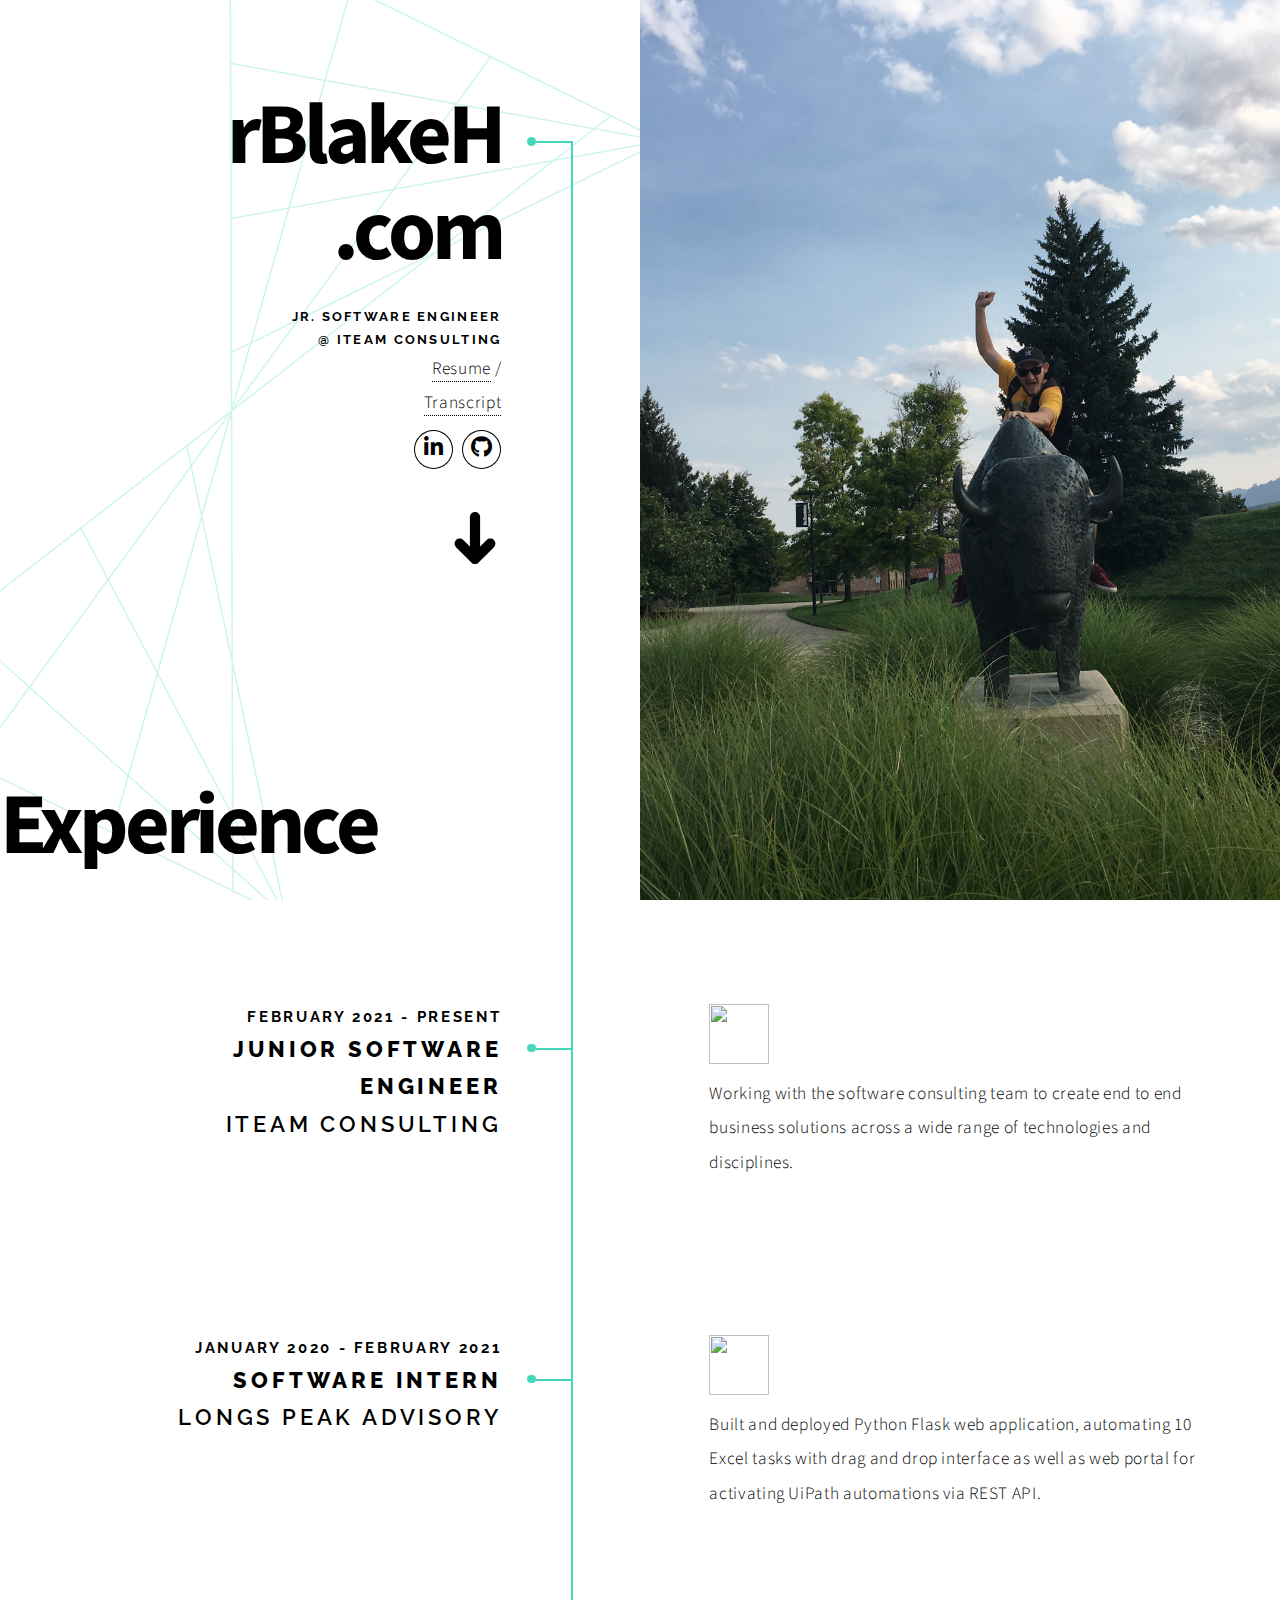
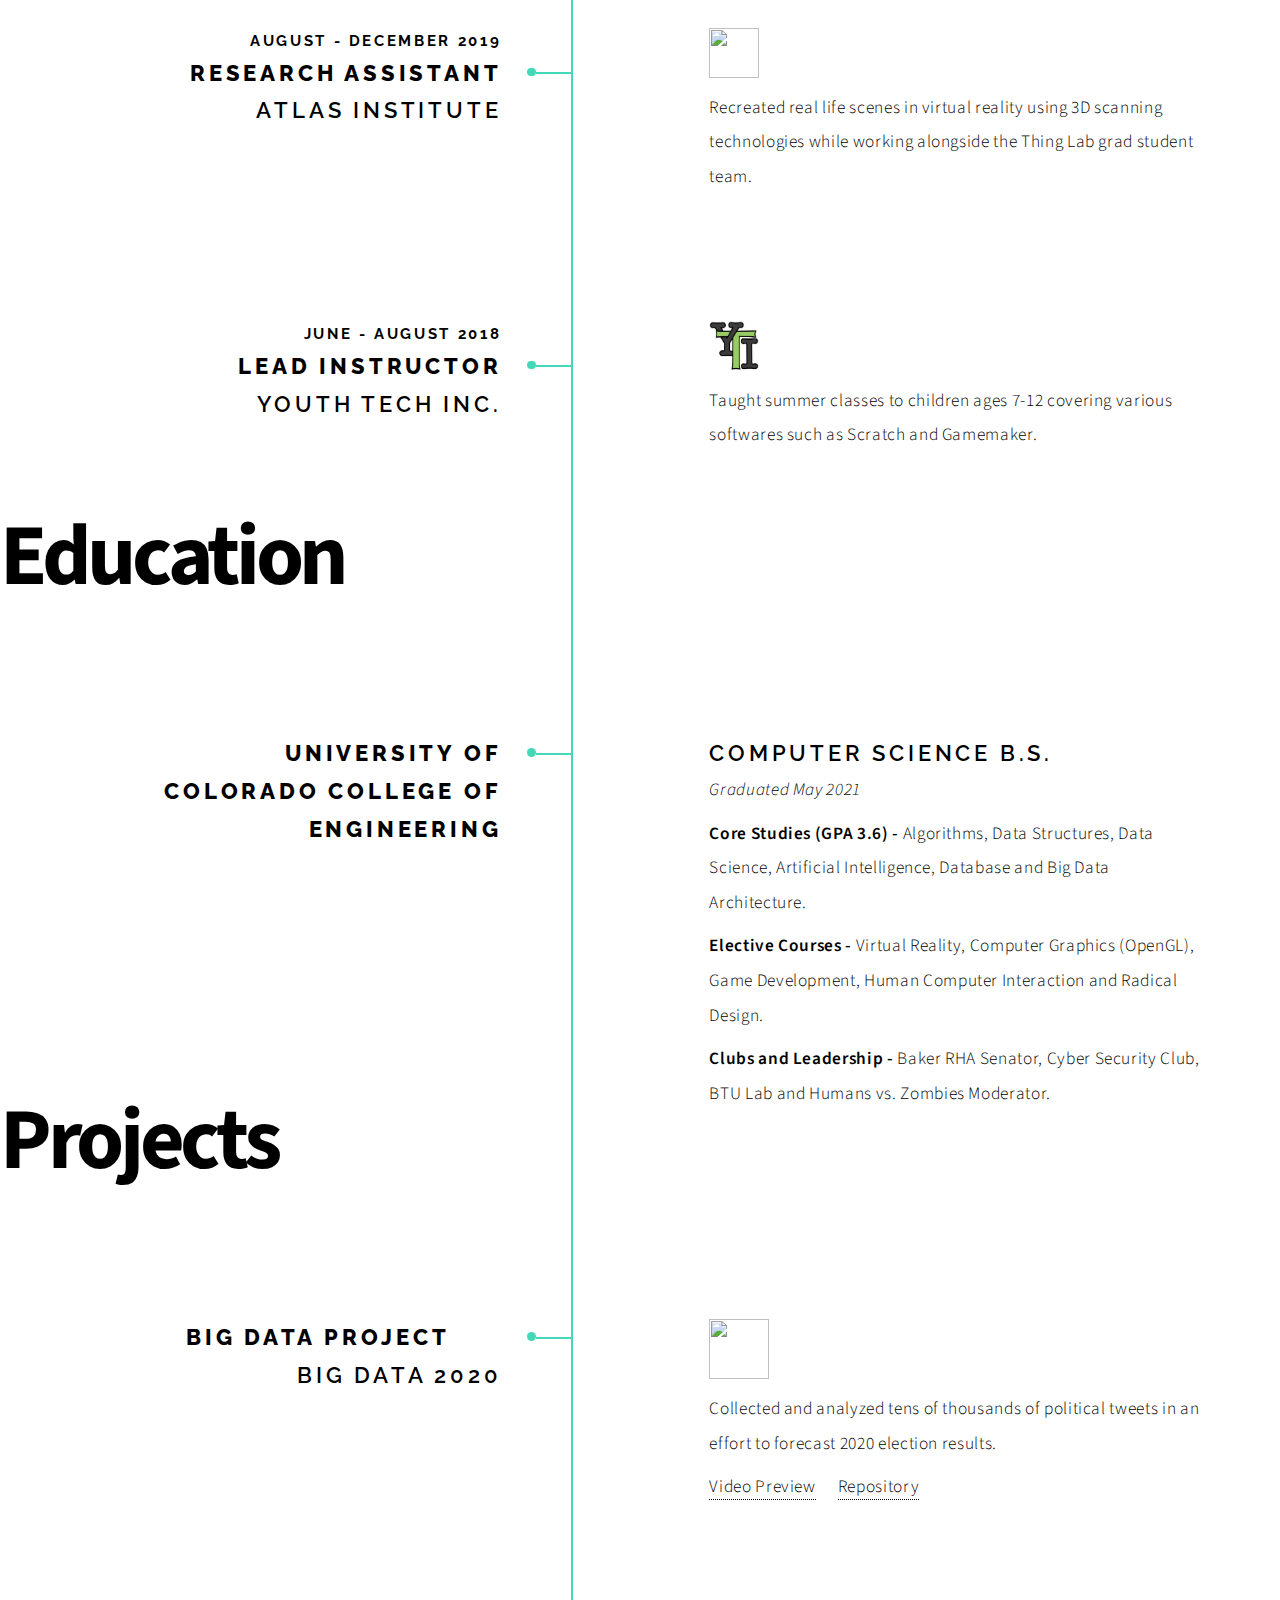
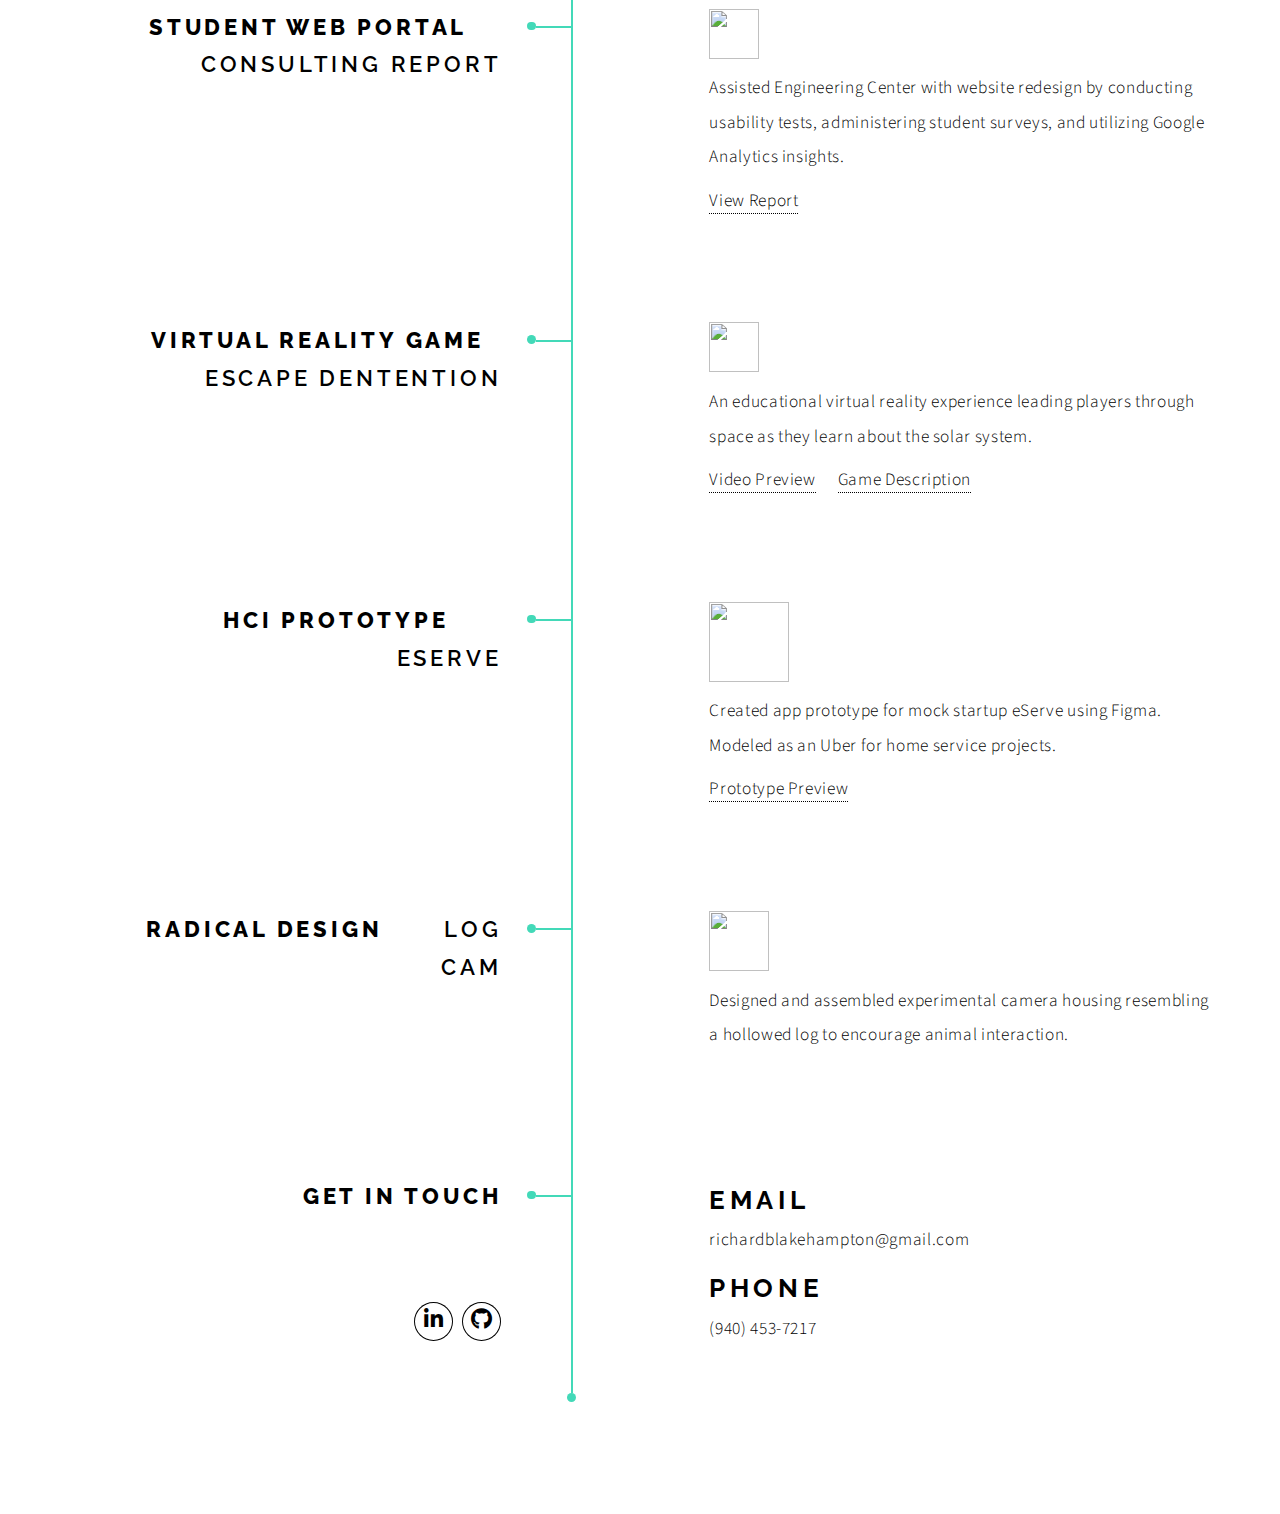
==== commit edce3304: "fix(tiitle): re do job title for moble." ====
--- a/index.html
+++ b/index.html
@@ -1,213 +1,350 @@
-<!DOCTYPE HTML>
+<!DOCTYPE html>
 
 <html>
-	<head>
-		<title>rBlakeH.com</title>
-		<meta charset="utf-8" />
-		<meta name="viewport" content="width=device-width, initial-scale=1, user-scalable=no" />
-		<meta name="description" content="" />
-		<meta name="keywords" content="" />
-		<link rel="stylesheet" href="assets/css/main.css" />
-		<script async src="https://www.googletagmanager.com/gtag/js?id=UA-148056466-1"></script>
-		<script>window.dataLayer = window.dataLayer || [];function gtag(){dataLayer.push(arguments);}gtag('js', new Date());gtag('config', 'UA-148056466-1');</script>
-
-	</head>
-	<body class="is-preload">
-			<div id="wrapper">
-				<!-- Intro -->
-				<section class="intro">
-					<header>
-						<h1>rBlakeH
-							.com</h1>
-						<h5>Junior Software Engineer &nbsp; &nbsp; &nbsp; &nbsp; &nbsp; 
-							&nbsp; &nbsp; &nbsp; &nbsp; &nbsp; at iTEAM Consulting</h5>
-
-							&nbsp; &nbsp; &nbsp; &nbsp; &nbsp; 
-							&nbsp; &nbsp; &nbsp; &nbsp; &nbsp; 
-							&nbsp; &nbsp; &nbsp; &nbsp; &nbsp; 
-							&nbsp; &nbsp; &nbsp; &nbsp; &nbsp; 
-							&nbsp; &nbsp; &nbsp; &nbsp; &nbsp; 
-							&nbsp; &nbsp; &nbsp; &nbsp; &nbsp; 
-							&nbsp; &nbsp; &nbsp; &nbsp; &nbsp; 
-							&nbsp; &nbsp; &nbsp; &nbsp; &nbsp; 
-
-						<!-- <h3>Quick Links</h3> -->
-						<a  href="Resume.pdf">Resume</a> / <a href="Transcript.pdf">Transcript</a>
-						<p> </p>
-							<ul class="icons">
-								<li><a href="https://www.linkedin.com/in/blake-hampton-b2847a192/" target="_blank" class="icon brands fa-linkedin-in"><span class="label">LinkedIn</span></a></li>
-								<li><a href="https://github.com/rBlakeH" target="_blank" class="icon brands fa-github"><span class="label">GitHub</span></a></li>
-							</ul>
-
-
-						<ul class="actions">
-							<li><a href="#first" class="arrow scrolly"><span class="label">Next</span></a></li>
-						</ul>
-					</header>
-					<div class="content">
-						<span class="image fill" data-position="center"><img src="images/buff.JPG" alt="" /></span>
-					</div>
-				</section>
-				<!-- Experience -->
-				<section id="first">
-					<h1>Experience</h1>
-				</section>
-				<!-- iteam -->
-			    <section id="first">
-					<header>
-						<h4>January 2021 - Present</h4>
-						<h2>Junior Software Engineer<strong> <br/> iTEAM Consulting</strong></h2>
-					</header>
-					<div class="content">
-						<span class="image main10"><img src="images/iteam.png" style="width:60px;height:60px;" alt="" /></span>
-						<p>Working with the software consulting team to create end to end business solutions across a wide range of technologies and disciplines.</p>
-					</div>
-				</section>
-				<!-- Longs Peak -->
-				<section id="second">
-						<header>
-							<h4>January 2020 - February 2021</h4>
-							<h2>Software Intern<strong> Longs Peak Advisory </strong></h2>
-						</header>
-						<div class="content">
-							<span class="image main10"><img src="images/peak.png" style="width:60px;height:60px;" alt="" /></span>
-							<p>Built and deployed Python Flask web application, automating 10 Excel
-								tasks with drag and drop interface as well as web portal for activating UiPath automations via REST API. </p>
-
-						</div>
-					</section>
-				<!-- ATLAS -->
-				<section id="second">
-						<header>
-							<h4>August - December 2019</h4>
-							<h2>Research Assistant<strong> ATLAS Institute  </strong></h2>
-						</header>
-						<div class="content">
-							<span class="image main10"><img src="images/cu.png" style="width:50px;height:50px;" alt="" /></span>
-							<p>Recreated real life scenes in virtual reality using 3D scanning
-								 technologies while working alongside the Thing Lab grad student team.</p>
-
-						</div>
-					</section>
-					<!-- Youth Tech -->
-					<section>
-						<header>
-							<h4>June - August 2018</h4>
-						<h2>Lead Instructor  <strong>Youth Tech Inc. </strong></h2>
-						</header>
-						<div class="content">
-							<span class="image main10"><img src="images/yti.png" style="width:50px;height:50px;" alt="" /></span>
-							<p>Taught summer classes to children ages 7-12 covering various softwares such as Scratch and Gamemaker.</p>
-						</div>
-						<h1>Education</h1>
-					</section>
-					<!-- CU -->
-					<section id="second">
-						<header>
-							<h2>University of Colorado College of Engineering</h2>
-						</header>
-						<div class="content">
-							<h2><strong> Computer Science B.S.</strong></h2>
-							<p><i>Graduated May 2021</i> </p>
-							<p><strong>Core Studies (GPA 3.6) -</strong> Algorithms, Data Structures, Data Science, Artificial Intelligence, Database and Big Data Architecture. </p>
-							<p><strong>Elective Courses -</strong> Virtual Reality, Computer Graphics (OpenGL), Game Development, Human Computer Interaction and Radical Design.</p>
-							<p><strong>Clubs and Leadership -</strong> Baker RHA Senator, Cyber Security Club, BTU Lab and Humans vs. Zombies Moderator.</p>
-							<span class="image main"><img src="images/ec.jpg" alt="" /></span>
-						</div>
-					<h1>Projects</h1>
-					</section>	
-					<!-- Projects -->
-					<section id="second">
-						<header>
-							<h2>Big Data Project &nbsp; &nbsp; &nbsp; <strong>Big Data 2020</strong></h2>
-						</header>
-						<div class="content">
-							<span class="image main10"><img src="images/flag.png" style="width:60px;height:60px;" alt="" /></span>
-							<p>Collected and analyzed tens of thousands of political tweets in an effort to forecast 2020 election results.</p>
-							<a href="https://docs.google.com/file/d/15v0lsamaTTCFy1NUGA_gwmA1oIJSEehq/preview">Video Preview</a>&nbsp; &nbsp; &nbsp; <a href="https://github.com/sophiaabi/BigData2020">Repository</a>
-						</div>
-					</section>
-
-					<section id="second">
-
-						<header>
-							<h2>Student Web Portal &nbsp; &nbsp; &nbsp; <strong>consulting report</strong></h2>
-						</header>
-						<div class="content">
-							<span class="image main10"><img src="images/cu.png" style="width:50px;height:50px;" alt="" /></span>
-							<p>Assisted Engineering Center with website redesign by conducting usability tests, administering student surveys, and utilizing Google Analytics insights.</p>
-							<a href="report.pdf">View Report</a>
-						</div>
-					</section>
-
-					<section id="second">
-					<header>
-						<h2>Virtual Reality Game &nbsp; &nbsp; &nbsp; <strong>Escape Dentention</strong></h2>
-					</header>
-					<div class="content">
-						<span class="image main10"><img src="images/unity.png" style="width:50px;height:50px;" alt="" /></span>
-						<p>An educational virtual reality experience leading players through space as they learn about the solar system.</p>
-						<a href="https://drive.google.com/file/d/1Yo1msMyOGMttv46vo3s2irBsqwXu0xef/view?usp=sharing">Video Preview</a> &nbsp; &nbsp; &nbsp;<a href="VR_Final.pdf">Game Description</a>
-					</div>
-				</section>
-
-				<section id="second">
-					<header>
-						<h2>HCI Prototype &nbsp; &nbsp; &nbsp; <strong>eServe</strong></h2>
-					</header>
-					<div class="content">
-						<span class="image main10"><img src="images/fig.png" style="width:80px;height:80px;" alt="" /></span>
-						<p>Created app prototype for mock startup eServe using Figma. Modeled as an Uber for home service projects.  </p>
-						<a href="https://www.figma.com/proto/vRjZEE3djNFijTJyld6ZMV/eServe-template-v2?node-id=121%3A405&scaling=scale-down"> Prototype Preview</a>
-					</div>
-				</section>
-			  <!-- Section -->
-					<section id="second">
-						<header>
-							<h2>Radical Design &nbsp; &nbsp; &nbsp; <strong>Log Cam</strong></h2>
-						</header>
-						<div class="content">
-							<span class="image main10"><img src="images/tree2.png" style="width:60px;height:60px;" alt="" /></span>
-							<p>Designed and assembled experimental camera housing resembling a hollowed log to encourage animal interaction.</p>
-							<!-- <a href="https://wiki.radicaldesign.xyz/doku.php?id=blake_hampton_final_project&do=">Documentation</a> -->
-						</div>
-					</section>
-
-					<section>
-						<header>
-							<h2>Get in touch</h2>
-						</header>
-						<div class="content">
-								<h3>Email</h3>
-								<p>richardblakehampton@gmail.com</p>
-								<h3>Phone</h3>
-								<p>(940) 453-7217</p>
-						</div>
-						<footer>
-							<ul class="items">
-								<li>
-									<!-- <h3>Elsewhere</h3> -->
-									<ul class="icons">
-									<li><a href="https://www.linkedin.com/in/blake-hampton-b2847a192/" target="_blank" class="icon brands fa-linkedin-in"><span class="label">LinkedIn</span></a></li>
-									<li><a href="https://github.com/rBlakeH" target="_blank" class="icon brands fa-github"><span class="label">GitHub</span></a></li>
-									</ul>
-								</li>
-							</ul>
-						</footer>
-					</section>
-
-				<!-- Copyright -->
-					<!-- <div class="copyright">&copy; Untitled. All rights reserved. Design: <a href="https://html5up.net">HTML5 UP</a>.</div> -->
-
-			</div>
-
-		<!-- Scripts -->
-			<script src="assets/js/jquery.min.js"></script>
-			<script src="assets/js/jquery.scrolly.min.js"></script>
-			<script src="assets/js/browser.min.js"></script>
-			<script src="assets/js/breakpoints.min.js"></script>
-			<script src="assets/js/util.js"></script>
-			<script src="assets/js/main.js"></script>
-
-	</body>
+  <head>
+    <title>rBlakeH.com</title>
+    <meta charset="utf-8" />
+    <meta
+      name="viewport"
+      content="width=device-width, initial-scale=1, user-scalable=no"
+    />
+    <meta name="description" content="" />
+    <meta name="keywords" content="" />
+    <link rel="stylesheet" href="assets/css/main.css" />
+    <script
+      async
+      src="https://www.googletagmanager.com/gtag/js?id=UA-148056466-1"
+    ></script>
+    <script>
+      window.dataLayer = window.dataLayer || [];
+      function gtag() {
+        dataLayer.push(arguments);
+      }
+      gtag("js", new Date());
+      gtag("config", "UA-148056466-1");
+    </script>
+  </head>
+  <body class="is-preload">
+    <div id="wrapper">
+      <!-- Intro -->
+      <section class="intro">
+        <header>
+          <h1>rBlakeH .com</h1>
+          <h5>
+            Jr. Software Engineer
+          </h5>
+		  <h5>
+			@ iTEAM Consulting
+          </h5>
+
+          &nbsp; &nbsp; &nbsp; &nbsp; &nbsp; &nbsp; &nbsp; &nbsp; &nbsp; &nbsp;
+          &nbsp; &nbsp; &nbsp; &nbsp; &nbsp; &nbsp; &nbsp; &nbsp; &nbsp; &nbsp;
+          &nbsp; &nbsp; &nbsp; &nbsp; &nbsp; &nbsp; &nbsp; &nbsp; &nbsp; &nbsp;
+          &nbsp; &nbsp; &nbsp; &nbsp; &nbsp; &nbsp; &nbsp; &nbsp; &nbsp; &nbsp;
+
+          <!-- <h3>Quick Links</h3> -->
+          <a href="Resume.pdf">Resume</a> /
+          <a href="Transcript.pdf">Transcript</a>
+          <p></p>
+          <ul class="icons">
+            <li>
+              <a
+                href="https://www.linkedin.com/in/blake-hampton-b2847a192/"
+                target="_blank"
+                class="icon brands fa-linkedin-in"
+                ><span class="label">LinkedIn</span></a
+              >
+            </li>
+            <li>
+              <a
+                href="https://github.com/rBlakeH"
+                target="_blank"
+                class="icon brands fa-github"
+                ><span class="label">GitHub</span></a
+              >
+            </li>
+          </ul>
+
+          <ul class="actions">
+            <li>
+              <a href="#first" class="arrow scrolly"
+                ><span class="label">Next</span></a
+              >
+            </li>
+          </ul>
+        </header>
+        <div class="content">
+          <span class="image fill" data-position="center"
+            ><img src="images/buff.JPG" alt=""
+          /></span>
+        </div>
+        <section>
+          <h1>Experience</h1>
+        </section>
+      </section>
+      <!-- iteam -->
+      <section id="first">
+        <header>
+          <h4>February 2021 - Present</h4>
+          <h2>
+            Junior Software Engineer<strong>
+              <br />
+              iTEAM Consulting</strong
+            >
+          </h2>
+        </header>
+        <div class="content">
+          <span class="image main10"
+            ><img
+              src="images/iteam.png"
+              style="width: 60px; height: 60px"
+              alt=""
+          /></span>
+          <p>
+            Working with the software consulting team to create end to end
+            business solutions across a wide range of technologies and
+            disciplines.
+          </p>
+        </div>
+      </section>
+      <!-- Longs Peak -->
+      <section id="second">
+        <header>
+          <h4>January 2020 - February 2021</h4>
+          <h2>Software Intern<strong> Longs Peak Advisory </strong></h2>
+        </header>
+        <div class="content">
+          <span class="image main10"
+            ><img
+              src="images/peak.png"
+              style="width: 60px; height: 60px"
+              alt=""
+          /></span>
+          <p>
+            Built and deployed Python Flask web application, automating 10 Excel
+            tasks with drag and drop interface as well as web portal for
+            activating UiPath automations via REST API.
+          </p>
+        </div>
+      </section>
+      <!-- ATLAS -->
+      <section id="second">
+        <header>
+          <h4>August - December 2019</h4>
+          <h2>Research Assistant<strong> ATLAS Institute </strong></h2>
+        </header>
+        <div class="content">
+          <span class="image main10"
+            ><img src="images/cu.png" style="width: 50px; height: 50px" alt=""
+          /></span>
+          <p>
+            Recreated real life scenes in virtual reality using 3D scanning
+            technologies while working alongside the Thing Lab grad student
+            team.
+          </p>
+        </div>
+      </section>
+      <!-- Youth Tech -->
+      <section>
+        <header>
+          <h4>June - August 2018</h4>
+          <h2>Lead Instructor <strong>Youth Tech Inc. </strong></h2>
+        </header>
+        <div class="content">
+          <span class="image main10"
+            ><img src="images/yti.png" style="width: 50px; height: 50px" alt=""
+          /></span>
+          <p>
+            Taught summer classes to children ages 7-12 covering various
+            softwares such as Scratch and Gamemaker.
+          </p>
+        </div>
+        <h1>Education</h1>
+      </section>
+      <!-- CU -->
+      <section id="second">
+        <header>
+          <h2>University of Colorado College of Engineering</h2>
+        </header>
+        <div class="content">
+          <h2><strong> Computer Science B.S.</strong></h2>
+          <p><i>Graduated May 2021</i></p>
+          <p>
+            <strong>Core Studies (GPA 3.6) -</strong> Algorithms, Data
+            Structures, Data Science, Artificial Intelligence, Database and Big
+            Data Architecture.
+          </p>
+          <p>
+            <strong>Elective Courses -</strong> Virtual Reality, Computer
+            Graphics (OpenGL), Game Development, Human Computer Interaction and
+            Radical Design.
+          </p>
+          <p>
+            <strong>Clubs and Leadership -</strong> Baker RHA Senator, Cyber
+            Security Club, BTU Lab and Humans vs. Zombies Moderator.
+          </p>
+          <span class="image main"><img src="images/ec.jpg" alt="" /></span>
+        </div>
+        <h1>Projects</h1>
+      </section>
+      <!-- Projects -->
+      <section id="second">
+        <header>
+          <h2>
+            Big Data Project &nbsp; &nbsp; &nbsp; <strong>Big Data 2020</strong>
+          </h2>
+        </header>
+        <div class="content">
+          <span class="image main10"
+            ><img
+              src="images/flag.png"
+              style="width: 60px; height: 60px"
+              alt=""
+          /></span>
+          <p>
+            Collected and analyzed tens of thousands of political tweets in an
+            effort to forecast 2020 election results.
+          </p>
+          <a
+            href="https://docs.google.com/file/d/15v0lsamaTTCFy1NUGA_gwmA1oIJSEehq/preview"
+            >Video Preview</a
+          >&nbsp; &nbsp; &nbsp;
+          <a href="https://github.com/sophiaabi/BigData2020">Repository</a>
+        </div>
+      </section>
+
+      <section id="second">
+        <header>
+          <h2>
+            Student Web Portal &nbsp; &nbsp; &nbsp;
+            <strong>consulting report</strong>
+          </h2>
+        </header>
+        <div class="content">
+          <span class="image main10"
+            ><img src="images/cu.png" style="width: 50px; height: 50px" alt=""
+          /></span>
+          <p>
+            Assisted Engineering Center with website redesign by conducting
+            usability tests, administering student surveys, and utilizing Google
+            Analytics insights.
+          </p>
+          <a href="report.pdf">View Report</a>
+        </div>
+      </section>
+
+      <section id="second">
+        <header>
+          <h2>
+            Virtual Reality Game &nbsp; &nbsp; &nbsp;
+            <strong>Escape Dentention</strong>
+          </h2>
+        </header>
+        <div class="content">
+          <span class="image main10"
+            ><img
+              src="images/unity.png"
+              style="width: 50px; height: 50px"
+              alt=""
+          /></span>
+          <p>
+            An educational virtual reality experience leading players through
+            space as they learn about the solar system.
+          </p>
+          <a
+            href="https://drive.google.com/file/d/1Yo1msMyOGMttv46vo3s2irBsqwXu0xef/view?usp=sharing"
+            >Video Preview</a
+          >
+          &nbsp; &nbsp; &nbsp;<a href="VR_Final.pdf">Game Description</a>
+        </div>
+      </section>
+
+      <section id="second">
+        <header>
+          <h2>HCI Prototype &nbsp; &nbsp; &nbsp; <strong>eServe</strong></h2>
+        </header>
+        <div class="content">
+          <span class="image main10"
+            ><img src="images/fig.png" style="width: 80px; height: 80px" alt=""
+          /></span>
+          <p>
+            Created app prototype for mock startup eServe using Figma. Modeled
+            as an Uber for home service projects.
+          </p>
+          <a
+            href="https://www.figma.com/proto/vRjZEE3djNFijTJyld6ZMV/eServe-template-v2?node-id=121%3A405&scaling=scale-down"
+          >
+            Prototype Preview</a
+          >
+        </div>
+      </section>
+      <!-- Section -->
+      <section id="second">
+        <header>
+          <h2>Radical Design &nbsp; &nbsp; &nbsp; <strong>Log Cam</strong></h2>
+        </header>
+        <div class="content">
+          <span class="image main10"
+            ><img
+              src="images/tree2.png"
+              style="width: 60px; height: 60px"
+              alt=""
+          /></span>
+          <p>
+            Designed and assembled experimental camera housing resembling a
+            hollowed log to encourage animal interaction.
+          </p>
+          <!-- <a href="https://wiki.radicaldesign.xyz/doku.php?id=blake_hampton_final_project&do=">Documentation</a> -->
+        </div>
+      </section>
+
+      <section>
+        <header>
+          <h2>Get in touch</h2>
+        </header>
+        <div class="content">
+          <h3>Email</h3>
+          <p>richardblakehampton@gmail.com</p>
+          <h3>Phone</h3>
+          <p>(940) 453-7217</p>
+        </div>
+        <footer>
+          <ul class="items">
+            <li>
+              <!-- <h3>Elsewhere</h3> -->
+              <ul class="icons">
+                <li>
+                  <a
+                    href="https://www.linkedin.com/in/blake-hampton-b2847a192/"
+                    target="_blank"
+                    class="icon brands fa-linkedin-in"
+                    ><span class="label">LinkedIn</span></a
+                  >
+                </li>
+                <li>
+                  <a
+                    href="https://github.com/rBlakeH"
+                    target="_blank"
+                    class="icon brands fa-github"
+                    ><span class="label">GitHub</span></a
+                  >
+                </li>
+              </ul>
+            </li>
+          </ul>
+        </footer>
+      </section>
+
+      <!-- Copyright -->
+      <!-- <div class="copyright">&copy; Untitled. All rights reserved. Design: <a href="https://html5up.net">HTML5 UP</a>.</div> -->
+    </div>
+
+    <!-- Scripts -->
+    <script src="assets/js/jquery.min.js"></script>
+    <script src="assets/js/jquery.scrolly.min.js"></script>
+    <script src="assets/js/browser.min.js"></script>
+    <script src="assets/js/breakpoints.min.js"></script>
+    <script src="assets/js/util.js"></script>
+    <script src="assets/js/main.js"></script>
+  </body>
 </html>
